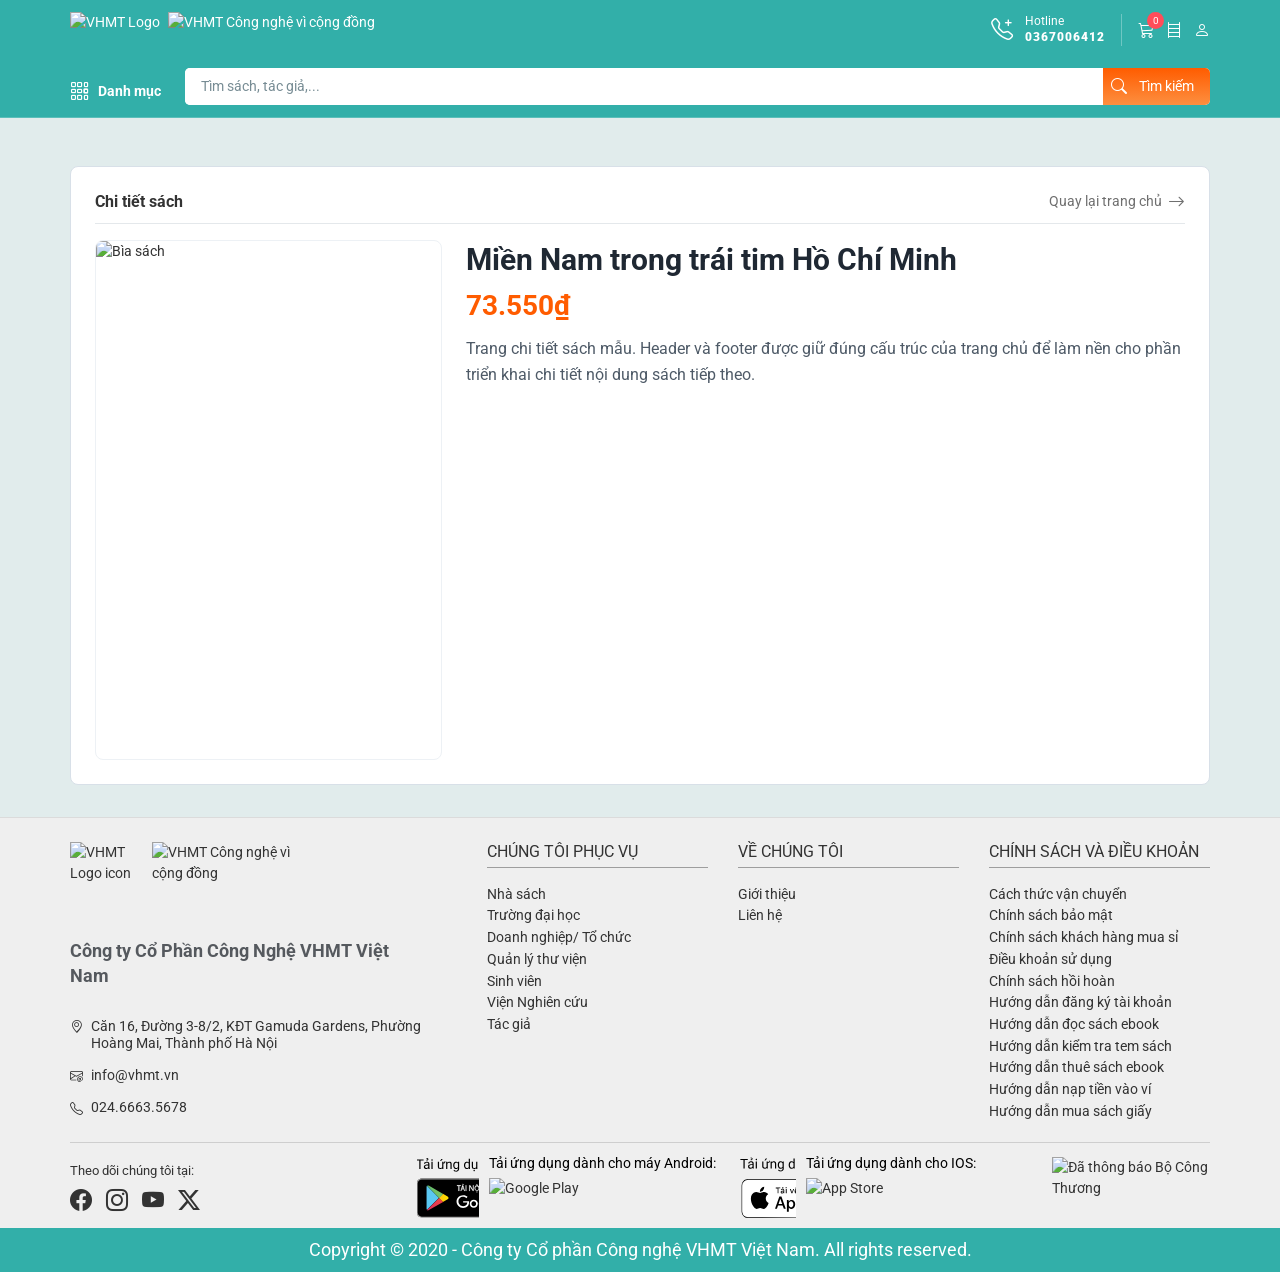
==== book-detail.html @ 622abc48 "Initial commit: build VHMT AI BookMan homepage and detail page" ====
﻿<!doctype html>
<html lang="vi">
<head>
  <meta charset="utf-8">
  <meta name="viewport" content="width=device-width, initial-scale=1">
  <title>VHMT AI BookMan - Chi tiết sách</title>
  <link href="https://cdn.jsdelivr.net/npm/bootstrap@5.3.3/dist/css/bootstrap.min.css" rel="stylesheet" integrity="sha384-QWTKZyjpPEjISv5WaRU9OFeRpok6YctnYmDr5pNlyT2bRjXh0JMhjY6hW+ALEwIH" crossorigin="anonymous">
  <link href="https://cdn.jsdelivr.net/npm/bootstrap-icons@1.13.1/font/bootstrap-icons.min.css" rel="stylesheet">
  <link rel="preconnect" href="https://fonts.googleapis.com">
  <link rel="preconnect" href="https://fonts.gstatic.com" crossorigin>
  <link href="https://fonts.googleapis.com/css2?family=Roboto:wght@400;500;700;800&display=swap" rel="stylesheet">
  <link rel="stylesheet" href="assets/css/styles.css">
  <style>
    .detail-section {
      margin-top: 24px;
      margin-bottom: 24px;
      background: #fff;
      border: 1px solid #d8e0e8;
      border-radius: 8px;
      padding: 24px;
    }

    .detail-cover {
      border-radius: 8px;
      overflow: hidden;
      border: 1px solid #edf1f5;
      background: #fff;
    }

    .detail-cover img {
      width: 100%;
      display: block;
      aspect-ratio: 2 / 3;
      object-fit: cover;
    }

    .detail-meta h1 {
      margin: 0 0 10px;
      font-size: 30px;
      line-height: 1.3;
      font-weight: 700;
      color: #1f2833;
    }

    .detail-price {
      margin: 0 0 14px;
      font-size: 28px;
      line-height: 1.2;
      color: #ff5c00;
      font-weight: 700;
    }

    .detail-desc {
      margin: 0;
      color: #4e5a67;
      font-size: 16px;
      line-height: 1.6;
    }
  </style>
</head>
<body>
  <header class="header">
    <div class="container header-row">
      <div class="header-brand">
        <a class="brand brand-vhmt" href="index.html">
          <img class="brand-vhmt-icon" src="https://www.figma.com/api/mcp/asset/db94e6de-10dc-45c4-9d77-4c1a2d335af3" alt="VHMT Logo">
          <img class="brand-vhmt-text" src="https://www.figma.com/api/mcp/asset/ebeb3ba9-d360-4e25-9cf8-3f5e150656dd" alt="VHMT Công nghệ vì cộng đồng">
        </a>
      </div>
      <div class="header-search-group">
        <div class="dropdown category-dropdown-wrap">
          <button id="category-toggle" class="category-toggle dropdown-toggle" type="button" data-bs-toggle="dropdown" aria-expanded="false">
            <i class="bi bi-grid-3x3-gap"></i>
            <span>Danh mục</span>
          </button>
          <ul id="category-dropdown-list" class="dropdown-menu category-dropdown-menu"></ul>
        </div>
        <div class="search-wrap">
          <input type="text" placeholder="Tìm sách, tác giả,...">
          <button type="button"><i class="bi bi-search"></i> <span>Tìm kiếm</span></button>
        </div>
      </div>
      <div class="header-actions">
        <a class="hotline-box" href="tel:0367006412">
          <span class="hotline-icon"><i class="bi bi-telephone-plus"></i></span>
          <span class="hotline-text">
            <small>Hotline</small>
            <strong>0367006412</strong>
          </span>
        </a>
        <div class="header-icons">
          <a class="icon-btn cart" href="https://sachquocgia.vn/checkout/cart" target="_blank" rel="noreferrer" aria-label="Giỏ hàng">
            <i class="bi bi-cart3"></i>
            <em>0</em>
          </a>
          <a class="icon-btn bookshelf" href="https://sachquocgia.vn/customer/purchased-book" target="_blank" rel="noreferrer" aria-label="Tủ sách"><i class="bi bi-bookshelf"></i></a>
          <a class="icon-btn account" href="https://sachquocgia.vn/customer/login" target="_blank" rel="noreferrer" aria-label="Tài khoản"><i class="bi bi-person"></i></a>
        </div>
      </div>
    </div>
  </header>

  <main class="page">
    <section class="container detail-section">
      <div class="section-heading">
        <h3>Chi tiết sách</h3>
        <a href="index.html">Quay lại trang chủ <i class="bi bi-arrow-right" aria-hidden="true"></i></a>
      </div>
      <div class="row g-4 align-items-start pt-3">
        <div class="col-lg-4 col-md-5">
          <div class="detail-cover">
            <img src="https://images.sachquocgia.vn/Thumbs/2025/10/30/image-20251030172913646.jpg" alt="Bìa sách">
          </div>
        </div>
        <div class="col-lg-8 col-md-7 detail-meta">
          <h1>Miền Nam trong trái tim Hồ Chí Minh</h1>
          <p class="detail-price">73.550₫</p>
          <p class="detail-desc">Trang chi tiết sách mẫu. Header và footer được giữ đúng cấu trúc của trang chủ để làm nền cho phần triển khai chi tiết nội dung sách tiếp theo.</p>
        </div>
      </div>
    </section>
  </main>

  <footer class="footer">
    <div class="container footer-main">
      <div class="footer-left">
        <img class="footer-brand lazy-image" data-src="https://www.figma.com/api/mcp/asset/db94e6de-10dc-45c4-9d77-4c1a2d335af3" src="[data-uri]" alt="VHMT Logo icon" loading="lazy" decoding="async">
        <img class="footer-brand-text lazy-image" data-src="https://www.figma.com/api/mcp/asset/ebeb3ba9-d360-4e25-9cf8-3f5e150656dd" src="[data-uri]" alt="VHMT Công nghệ vì cộng đồng" loading="lazy" decoding="async">
        <h4 class="footer-company">Công ty Cổ Phần Công Nghệ VHMT Việt Nam</h4>
        <ul class="footer-contact">
          <li><i class="bi bi-geo-alt"></i> Căn 16, Đường 3-8/2, KĐT Gamuda Gardens, Phường Hoàng Mai, Thành phố Hà Nội</li>
          <li><i class="bi bi-envelope-at"></i> info@vhmt.vn</li>
          <li><i class="bi bi-telephone"></i> 024.6663.5678</li>
        </ul>
      </div>
      <div class="footer-links">
        <div class="footer-col">
          <h4>Chúng tôi phục vụ</h4>
          <ul>
            <li><a href="#">Nhà sách</a></li>
            <li><a href="#">Trường đại học</a></li>
            <li><a href="#">Doanh nghiệp/ Tổ chức</a></li>
            <li><a href="#">Quản lý thư viện</a></li>
            <li><a href="#">Sinh viên</a></li>
            <li><a href="#">Viện Nghiên cứu</a></li>
            <li><a href="#">Tác giả</a></li>
          </ul>
        </div>
        <div class="footer-col">
          <h4>Về chúng tôi</h4>
          <ul>
            <li><a href="#">Giới thiệu</a></li>
            <li><a href="#">Liên hệ</a></li>
          </ul>
        </div>
        <div class="footer-col">
          <h4>Chính sách và điều khoản</h4>
          <ul>
            <li><a href="#">Cách thức vận chuyển</a></li>
            <li><a href="#">Chính sách bảo mật</a></li>
            <li><a href="#">Chính sách khách hàng mua sỉ</a></li>
            <li><a href="#">Điều khoản sử dụng</a></li>
            <li><a href="#">Chính sách hồi hoàn</a></li>
            <li><a href="#">Hướng dẫn đăng ký tài khoản</a></li>
            <li><a href="#">Hướng dẫn đọc sách ebook</a></li>
            <li><a href="#">Hướng dẫn kiểm tra tem sách</a></li>
            <li><a href="#">Hướng dẫn thuê sách ebook</a></li>
            <li><a href="#">Hướng dẫn nạp tiền vào ví</a></li>
            <li><a href="#">Hướng dẫn mua sách giấy</a></li>
          </ul>
        </div>
      </div>
    </div>
    <div class="container footer-bottom">
      <div class="footer-social">
        <p>Theo dõi chúng tôi tại:</p>
        <div class="footer-social-icons">
          <a href="#" aria-label="Facebook"><i class="bi bi-facebook"></i></a>
          <a href="#" aria-label="Instagram"><i class="bi bi-instagram"></i></a>
          <a href="#" aria-label="YouTube"><i class="bi bi-youtube"></i></a>
          <a href="#" aria-label="Twitter"><i class="bi bi-twitter-x"></i></a>
        </div>
      </div>
      <div class="footer-apps">
        <div class="footer-app-item">
          <img src="assets/img/QR%20Android.svg" alt="QR Android" loading="lazy" decoding="async">
          <div>
            <p>Tải ứng dụng dành cho máy Android:</p>
            <img class="lazy-image" data-src="https://www.figma.com/api/mcp/asset/fc0b6402-151a-4556-a54c-352652f4015a" src="[data-uri]" alt="Google Play" loading="lazy" decoding="async">
          </div>
        </div>
        <div class="footer-app-item">
          <img src="assets/img/QR%20iOS.svg" alt="QR iOS" loading="lazy" decoding="async">
          <div>
            <p>Tải ứng dụng dành cho IOS:</p>
            <img class="lazy-image" data-src="https://www.figma.com/api/mcp/asset/9917fa9d-6a78-4187-80c8-9d8a295ddad5" src="[data-uri]" alt="App Store" loading="lazy" decoding="async">
          </div>
        </div>
      </div>
      <img class="footer-bocongthuong lazy-image" data-src="https://www.figma.com/api/mcp/asset/e33ee58b-f7a0-4d8c-be73-2a2ba00e3689" src="[data-uri]" alt="Đã thông báo Bộ Công Thương" loading="lazy" decoding="async">
    </div>
    <div class="copyright">Copyright © 2020 - Công ty Cổ phần Công nghệ VHMT Việt Nam. All rights reserved.</div>
  </footer>

  <script>
    const site = "https://sachquocgia.vn";
    const lazyPlaceholder = "[data-uri]";

    const categories = [
      { title: "Tủ sách Nhân vật", href: "/nhan-vat-c189", icon: "bi-journal-bookmark" },
      { title: "Tủ sách Lý luận chính trị", href: "/sach-ly-luan-chinh-tri-c191", icon: "bi-globe2" },
      { title: "Tủ sách Luật", href: "/tu-sach-luat-c202", icon: "bi-bookmark-star" },
      { title: "Tủ sách Giáo trình - Tài liệu", href: "/giao-trinh-va-tai-lieu-hoc-tap-c203", icon: "bi-building" },
      { title: "Tủ sách Ban chỉ đạo 35", href: "/tu-sach-35-c199", icon: "bi-file-earmark-text" },
      { title: "Tủ sách Chi Bộ", href: "/tu-sach-chi-bo-c193", icon: "bi-collection" }
    ];

    function resolveItemHref(href) {
      return /^https?:\/\//i.test(href) ? href : `${site}${href}`;
    }

    function renderCategoryDropdown() {
      const wrap = document.getElementById("category-dropdown-list");
      const items = categories.map((item) => `
        <li>
          <a class="dropdown-item category-dropdown-item" href="${resolveItemHref(item.href)}" target="_blank" rel="noreferrer">
            <span class="category-item-icon" aria-hidden="true"><i class="bi ${item.icon || "bi-journal-bookmark"}"></i></span>
            <span class="category-item-label">${item.title}</span>
            <i class="bi bi-chevron-right category-item-arrow" aria-hidden="true"></i>
          </a>
        </li>
      `).join("");

      wrap.innerHTML = `<li class="category-dropdown-heading">
          <span>Danh mục sách</span>
          <i class="bi bi-list"></i>
        </li>
        ${items}
        <li><hr class="dropdown-divider m-0"></li>
        <li>
          <a class="dropdown-item category-dropdown-all" href="https://sachquocgia.vn/tat-ca-danh-muc" target="_blank" rel="noreferrer">
            <i class="bi bi-list"></i>
            <span>Xem tất cả danh mục</span>
          </a>
        </li>`;
    }

    function initCategoryDropdownInteraction() {
      const wrap = document.querySelector(".category-dropdown-wrap");
      const toggle = document.getElementById("category-toggle");
      const menu = document.getElementById("category-dropdown-list");
      if (!wrap || !toggle || !menu) return;
      if (!window.bootstrap) {
        window.addEventListener("load", initCategoryDropdownInteraction, { once: true });
        return;
      }

      const overlay = document.createElement("div");
      overlay.className = "category-menu-overlay";
      document.body.appendChild(overlay);

      const dropdown = bootstrap.Dropdown.getOrCreateInstance(toggle, { autoClose: true });
      let hideTimer;

      const showMenu = () => {
        clearTimeout(hideTimer);
        dropdown.show();
      };

      const hideMenu = (delay = 110) => {
        clearTimeout(hideTimer);
        hideTimer = setTimeout(() => dropdown.hide(), delay);
      };

      const hideNow = () => {
        clearTimeout(hideTimer);
        dropdown.hide();
      };

      if (window.matchMedia("(hover: hover)").matches) {
        wrap.addEventListener("mouseenter", showMenu);
        wrap.addEventListener("mouseleave", () => hideMenu(120));
        menu.addEventListener("mouseenter", () => clearTimeout(hideTimer));
        menu.addEventListener("mouseleave", () => hideMenu(80));
      }

      toggle.addEventListener("show.bs.dropdown", () => {
        overlay.classList.add("active");
        document.body.classList.add("category-overlay-open");
      });

      toggle.addEventListener("hide.bs.dropdown", () => {
        overlay.classList.remove("active");
        document.body.classList.remove("category-overlay-open");
      });

      toggle.addEventListener("focus", showMenu);
      overlay.addEventListener("click", hideNow);
      overlay.addEventListener("mouseenter", hideNow);
      document.addEventListener("keydown", (event) => {
        if (event.key === "Escape") hideNow();
      });
    }

    function initLazyLoad() {
      const targets = document.querySelectorAll("img[data-src]");
      if (!("IntersectionObserver" in window)) {
        targets.forEach((img) => {
          img.src = img.dataset.src;
          img.removeAttribute("data-src");
        });
        return;
      }

      const observer = new IntersectionObserver((entries, obs) => {
        entries.forEach((entry) => {
          if (!entry.isIntersecting) return;
          const img = entry.target;
          const src = img.getAttribute("data-src");
          if (src) img.src = src;
          img.removeAttribute("data-src");
          obs.unobserve(img);
        });
      }, { rootMargin: "160px 0px" });

      targets.forEach((img) => observer.observe(img));
    }

    renderCategoryDropdown();
    initCategoryDropdownInteraction();
    initLazyLoad();
  </script>
  <script src="https://cdn.jsdelivr.net/npm/bootstrap@5.3.3/dist/js/bootstrap.bundle.min.js" integrity="sha384-YvpcrYf0tY3lHB60NNkmXc5s9fDVZLESaAA55NDzOxhy9GkcIdslK1eN7N6jIeHz" crossorigin="anonymous"></script>
</body>
</html>
---- assets/css/styles.css ----
:root {
  /* Color primitives */
  --green-50: #eef7ee;
  --green-100: #d4e9d3;
  --green-500: #32afa9;
  --green-600: #2a9792;
  --orange-400: #fd8f40;
  --orange-500: #ff5c00;
  --orange-600: #ea5500;
  --neutral-0: #ffffff;
  --neutral-100: #f8f8f8;
  --neutral-200: #e9e9e9;
  --neutral-300: #e0e0e0;
  --neutral-400: #c1c0c8;
  --neutral-500: #91909a;
  --neutral-600: #778c94;
  --neutral-700: #6f6f6f;
  --neutral-800: #333333;
  --neutral-900: #343a40;
  --danger-500: #dc3545;
  --danger-600: #ff4d5a;

  /* Semantic colors */
  --color-brand-primary: var(--green-500);
  --color-brand-primary-hover: var(--green-600);
  --color-brand-accent: var(--orange-500);
  --color-brand-accent-soft: var(--orange-400);
  --color-page-bg: #e1ecec;
  --color-surface: var(--neutral-0);
  --color-surface-subtle: var(--neutral-100);
  --color-border: var(--neutral-200);
  --color-border-strong: var(--neutral-300);
  --color-text-primary: var(--neutral-800);
  --color-text-secondary: var(--neutral-700);
  --color-text-muted: var(--neutral-600);
  --color-text-inverse: var(--neutral-0);
  --color-danger: var(--danger-500);
  --gradient-brand: linear-gradient(180deg, var(--color-brand-accent), var(--color-brand-accent-soft));

  /* Typography tokens */
  --font-family-base: "Roboto", sans-serif;
  --font-family-heading: "Roboto", sans-serif;
  --font-weight-regular: 400;
  --font-weight-medium: 500;
  --font-weight-bold: 700;
  --font-weight-black: 900;
  --font-size-2xs: 11px;
  --font-size-xs: 12px;
  --font-size-sm: 13px;
  --font-size-md: 14px;
  --font-size-lg: 16px;
  --font-size-xl: 18px;
  --font-size-2xl: 20px;
  --font-size-3xl: 24px;
  --line-height-tight: 1.2;
  --line-height-snug: 1.35;
  --line-height-normal: 1.5;
  --line-height-relaxed: 1.6;
  --letter-spacing-normal: 0;
  --letter-spacing-wide: 0.08em;

  /* Legacy aliases */
  --primary: var(--color-brand-primary);
  --brand: var(--color-brand-accent);
  --text: var(--color-text-primary);
  --muted: var(--color-text-secondary);
  --line: var(--color-border);
  --page-bg: var(--color-page-bg);
  --card-bg: var(--color-surface-subtle);
}

* {
  box-sizing: border-box;
}

body {
  margin: 0;
  font-family: var(--font-family-base);
  font-size: var(--font-size-md);
  line-height: var(--line-height-normal);
  color: var(--color-text-primary);
  background: var(--color-page-bg);
}

a {
  color: inherit;
  text-decoration: none;
}

img {
  display: block;
  width: 100%;
  height: auto;
}

.container {
  width: min(1232px, calc(100% - 32px));
  margin: 0 auto;
}

.typo-caption-xs {
  font-size: var(--font-size-2xs);
  line-height: 1.4;
  font-weight: var(--font-weight-regular);
}

.typo-caption-sm {
  font-size: var(--font-size-xs);
  line-height: var(--line-height-snug);
  font-weight: var(--font-weight-regular);
}

.typo-body-sm {
  font-size: var(--font-size-sm);
  line-height: var(--line-height-relaxed);
  font-weight: var(--font-weight-regular);
}

.typo-body-md {
  font-size: var(--font-size-md);
  line-height: var(--line-height-normal);
  font-weight: var(--font-weight-regular);
}

.typo-body-lg {
  font-size: var(--font-size-lg);
  line-height: var(--line-height-normal);
  font-weight: var(--font-weight-medium);
}

.typo-title-sm {
  font-family: var(--font-family-heading);
  font-size: var(--font-size-md);
  line-height: var(--line-height-snug);
  font-weight: var(--font-weight-medium);
}

.typo-title-md {
  font-family: var(--font-family-heading);
  font-size: var(--font-size-lg);
  line-height: var(--line-height-snug);
  font-weight: var(--font-weight-bold);
}

.typo-title-lg {
  font-family: var(--font-family-heading);
  font-size: var(--font-size-xl);
  line-height: var(--line-height-snug);
  font-weight: var(--font-weight-bold);
}

.typo-heading-sm {
  font-family: var(--font-family-heading);
  font-size: var(--font-size-xl);
  line-height: var(--line-height-tight);
  font-weight: var(--font-weight-bold);
}

.typo-heading-md {
  font-family: var(--font-family-heading);
  font-size: var(--font-size-2xl);
  line-height: var(--line-height-tight);
  font-weight: var(--font-weight-bold);
}

.typo-heading-lg {
  font-family: var(--font-family-heading);
  font-size: var(--font-size-3xl);
  line-height: var(--line-height-tight);
  font-weight: var(--font-weight-bold);
}

.fw-regular { font-weight: var(--font-weight-regular); }
.fw-medium { font-weight: var(--font-weight-medium); }
.fw-bold { font-weight: var(--font-weight-bold); }
.fw-black { font-weight: var(--font-weight-black); }

.header {
  background: var(--color-brand-primary);
  color: var(--color-text-inverse);
  border-bottom: 1px solid rgba(255, 255, 255, 0.2);
  position: relative;
  z-index: 50;
}

.header-row {
  min-height: 61px;
  display: grid;
  grid-template-columns: auto minmax(0, 1fr) auto;
  gap: 20px;
  align-items: center;
  padding: 12px 0;
}

.header-brand {
  display: flex;
  align-items: center;
  min-width: 244px;
}

.brand {
  display: inline-flex;
  align-items: center;
  max-width: 260px;
}

.brand-vhmt {
  max-width: none;
  gap: 8px;
}

.brand-vhmt-icon {
  width: auto;
  height: 34px;
}

.brand-vhmt-text {
  width: auto;
  height: 30px;
}

.brand img {
  height: 36px;
  width: auto;
}

.header-search-group {
  display: flex;
  align-items: flex-end;
  gap: 24px;
  min-width: 0;
}

.category-toggle {
  display: inline-flex;
  align-items: center;
  gap: 8px;
  border: 0;
  border-radius: 4px;
  padding: 4px 0;
  background: transparent;
  color: var(--color-text-inverse);
  font-size: var(--font-size-md);
  font-weight: var(--font-weight-bold);
  line-height: 20px;
  cursor: pointer;
}

.category-toggle i {
  font-size: 20px;
  line-height: 1;
}

.category-toggle span {
  white-space: nowrap;
}

.category-toggle::after {
  display: none;
}

.category-toggle[aria-expanded="true"] {
  color: rgba(255, 255, 255, 0.82);
}

.category-dropdown-wrap {
  position: relative;
  z-index: 60;
}

.category-dropdown-wrap .dropdown-menu.category-dropdown-menu {
  position: absolute;
  left: 0;
  top: calc(100% + 12px);
  width: min(294px, calc(100vw - 24px));
  background: #ececec;
  border-radius: 8px;
  box-shadow: 0 10px 26px rgba(0, 0, 0, 0.2);
  overflow: hidden;
  border: 0;
  padding: 0;
  margin: 0;
  z-index: 62;
}

.category-dropdown-heading {
  display: none;
  align-items: center;
  justify-content: space-between;
  gap: 10px;
  padding: 12px 16px;
  font-size: var(--font-size-xl);
  line-height: 1.3;
  font-weight: var(--font-weight-bold);
  color: #2f2f2f;
  border-bottom: 1px solid #d5d5d5;
}

.category-dropdown-heading i {
  font-size: 18px;
  color: #6f6f6f;
}

.category-dropdown-item {
  display: grid;
  grid-template-columns: 20px minmax(0, 1fr) 16px;
  align-items: center;
  gap: 12px;
  padding: 12px 16px;
  color: var(--color-text-primary);
  font-size: 14px;
  font-weight: var(--font-weight-regular);
  line-height: 1.3;
  border-bottom: 1px solid #ddd;
  white-space: normal;
}

.category-dropdown-item .category-item-icon {
  width: 20px;
  height: 20px;
  flex: 0 0 20px;
  display: inline-flex;
  align-items: center;
  justify-content: center;
  color: #5f6368;
}

.category-item-icon i {
  font-size: 20px;
  line-height: 1;
}

.category-item-label {
  min-width: 0;
}

.category-item-arrow {
  justify-self: end;
  font-size: 16px;
  color: #868686;
}

.category-dropdown-item:hover,
.category-dropdown-item:focus-visible {
  color: var(--primary);
  background: #f4f8f3;
}

.category-dropdown-item:hover .category-item-icon,
.category-dropdown-item:focus-visible .category-item-icon,
.category-dropdown-item:hover .category-item-arrow,
.category-dropdown-item:focus-visible .category-item-arrow {
  color: var(--primary);
}

.category-dropdown-all {
  display: flex;
  justify-content: center;
  align-items: center;
  gap: 10px;
  color: var(--brand);
  font-size: 14px;
  font-weight: var(--font-weight-bold);
  padding: 14px 12px;
}

.category-menu-overlay {
  position: fixed;
  inset: 0;
  background: rgba(28, 36, 44, 0.34);
  opacity: 0;
  visibility: hidden;
  pointer-events: none;
  transition: opacity 0.2s ease, visibility 0.2s ease;
  z-index: 45;
}

.category-menu-overlay.active {
  opacity: 1;
  visibility: visible;
  pointer-events: auto;
}

body.category-overlay-open {
  overflow: hidden;
}

.search-wrap {
  display: flex;
  flex: 1;
  min-width: 0;
  max-width: 472px;
  background: var(--color-surface);
  border-radius: 5px;
  overflow: hidden;
  height: 37px;
}

.search-wrap input {
  border: 0;
  outline: 0;
  min-width: 0;
  flex: 1;
  padding: 8px 16px;
  font-size: var(--font-size-md);
  line-height: 21px;
  color: var(--color-text-muted);
}

.search-wrap input::placeholder {
  color: var(--color-text-muted);
}

.search-wrap button {
  border: 0;
  background: var(--gradient-brand);
  color: var(--color-text-inverse);
  font-weight: var(--font-weight-regular);
  padding: 8px 16px 8px 8px;
  cursor: pointer;
  font-size: var(--font-size-md);
  line-height: 21px;
  display: inline-flex;
  align-items: center;
  gap: 12px;
  white-space: nowrap;
}

.search-wrap button i {
  font-size: 16px;
  line-height: 1;
}

.header-actions {
  display: flex;
  align-items: center;
  gap: 16px;
  justify-self: end;
  justify-content: flex-end;
}

.hotline-box {
  display: flex;
  align-items: center;
  gap: 9px;
  color: var(--color-text-inverse);
  padding-right: 16px;
  border-right: 1px solid rgba(255, 255, 255, 0.3);
}

.hotline-icon {
  width: 28px;
  height: 28px;
  display: grid;
  place-items: center;
  font-size: 22px;
  line-height: 1;
}

.hotline-text {
  display: flex;
  flex-direction: column;
  line-height: 1.3;
}

.hotline-text small {
  font-size: var(--font-size-xs);
  font-weight: var(--font-weight-regular);
}

.hotline-text strong {
  font-size: var(--font-size-xs);
  font-weight: var(--font-weight-black);
  letter-spacing: var(--letter-spacing-wide);
}

.header-icons {
  display: flex;
  align-items: center;
  gap: 12px;
}

.icon-btn {
  position: relative;
  width: 16px;
  height: 16px;
  display: inline-flex;
  align-items: center;
  justify-content: center;
  color: var(--color-text-inverse);
  font-size: 16px;
}

.icon-btn i {
  line-height: 1;
}

.icon-btn:hover {
  color: rgba(255, 255, 255, 0.78);
}

.icon-btn.cart em {
  position: absolute;
  top: -10px;
  right: -10px;
  min-width: 17px;
  height: 17px;
  border-radius: 999px;
  background: var(--danger-600);
  color: var(--color-text-inverse);
  font-style: normal;
  font-size: 10px;
  display: grid;
  place-items: center;
}

.page {
  padding: 24px 0 0;
}

.hero {
  display: grid;
  grid-template-columns: minmax(0, 8fr) minmax(0, 4fr);
  gap: 16px;
  align-items: start;
  min-height: 311px;
}

.container.hero {
  padding-left: 0;
  padding-right: 0;
}

.hero-main {
  height: 311px;
}

.hero-slider {
  position: relative;
  height: 100%;
  border-radius: 8px;
  border: 1px solid #cddfc9;
  overflow: hidden;
}

.hero-slides {
  position: relative;
  height: 100%;
}

.hero-slide {
  position: absolute;
  inset: 0;
  opacity: 0;
  transition: opacity 0.45s ease;
}

.hero-slide.active {
  opacity: 1;
  z-index: 1;
}

.hero-slide img {
  width: 100%;
  height: 100%;
  object-fit: cover;
}

.hero-nav {
  position: absolute;
  top: 50%;
  transform: translateY(-50%);
  width: 38px;
  height: 38px;
  border: 0;
  border-radius: 999px;
  background: rgba(0, 0, 0, 0.18);
  color: #fff;
  font-size: 30px;
  line-height: 1;
  cursor: pointer;
  z-index: 3;
}

.hero-nav-prev { left: 16px; }
.hero-nav-next { right: 16px; }

.hero-dots {
  position: absolute;
  left: 50%;
  bottom: 14px;
  transform: translateX(-50%);
  display: flex;
  gap: 8px;
  z-index: 3;
}

.hero-dot {
  width: 10px;
  height: 10px;
  border-radius: 999px;
  border: 0;
  background: rgba(255, 255, 255, 0.45);
  cursor: pointer;
}

.hero-dot.active {
  background: #fff;
}

.hero-side {
  display: grid;
  gap: 16px;
  grid-template-rows: 36px 1fr;
  height: 311px;
}

.app-buttons {
  display: grid;
  grid-template-columns: 1fr 1fr;
  gap: 16px;
  height: 36px;
}

.app-buttons a {
  border-radius: 5px;
  background: var(--gradient-brand);
  color: var(--color-text-inverse);
  font-size: var(--font-size-md);
  font-weight: var(--font-weight-bold);
  text-align: center;
  line-height: 36px;
  display: flex;
  align-items: center;
  justify-content: center;
  gap: 6px;
}

.hero-side img {
  border-radius: 8px;
  border: 1px solid #cddfc9;
  height: 100%;
  aspect-ratio: auto;
  object-fit: cover;
}

.shelf-section {
  margin-top: 24px;
  background: var(--primary);
  border: 1px solid var(--line);
  border-radius: 8px;
  padding: 16px 24px 24px;
  position: relative;
  overflow: hidden;
}

.shelf-section::before {
  content: "";
  position: absolute;
  inset: 0;
  background:
    radial-gradient(circle at 10% 20%, rgba(255, 255, 255, 0.14) 0, transparent 40%),
    radial-gradient(circle at 80% 90%, rgba(255, 255, 255, 0.1) 0, transparent 40%);
  pointer-events: none;
}

.section-heading {
  display: flex;
  align-items: center;
  justify-content: space-between;
  gap: 12px;
  padding-bottom: 10px;
  border-bottom: 1px solid #e4e8eb;
}

.section-heading h2,
.section-heading h3 {
  margin: 0;
  font-size: var(--font-size-lg);
  line-height: var(--line-height-snug);
  font-weight: var(--font-weight-bold);
}

.section-heading h3 {
  font-size: var(--font-size-lg);
}

.section-heading a {
  display: inline-flex;
  align-items: center;
  gap: 6px;
  font-size: var(--font-size-md);
  color: var(--muted);
  transition: color 0.2s ease;
}

.section-heading a i {
  font-size: 17px;
  line-height: 1;
}

.section-heading a:hover,
.section-heading a:focus-visible {
  color: var(--primary);
}

.section-heading-white {
  position: relative;
  z-index: 1;
  border-bottom-color: rgba(255, 255, 255, 0.15);
}

.section-heading-white h2 {
  color: var(--color-text-inverse);
  font-size: 16px;
  text-transform: uppercase;
}

.shelf-heading-actions {
  display: inline-flex;
  align-items: center;
  gap: 12px;
}

.shelf-heading-nav {
  width: 32px;
  height: 32px;
  border: 0;
  border-radius: 999px;
  background: rgba(255, 255, 255, 0.24);
  color: rgba(255, 255, 255, 0.95);
  display: inline-flex;
  align-items: center;
  justify-content: center;
  cursor: pointer;
  transition: background 0.2s ease, color 0.2s ease;
}

.shelf-heading-nav i {
  font-size: 16px;
  line-height: 1;
}

.shelf-heading-nav:hover {
  background: rgba(255, 255, 255, 0.34);
  color: #fff;
}

.shelf-carousel-viewport {
  position: relative;
  z-index: 1;
  margin-top: 18px;
  overflow: hidden;
}

.shelf-carousel-track {
  display: flex;
  gap: 24px;
  transition: transform 0.35s ease;
}

.shelf-book {
  flex: 0 0 calc((100% - 120px) / 6);
  min-width: 0;
  border-radius: 8px;
  outline: 0;
}

.shelf-card {
  background: #fff;
  border-radius: 8px;
  padding: 12px;
  display: flex;
  flex-direction: column;
  gap: 12px;
  transition: transform 0.25s ease, box-shadow 0.25s ease;
}

.shelf-card-thumb {
  border-radius: 10px;
  overflow: hidden;
}

.shelf-card-thumb img {
  aspect-ratio: 180 / 180;
  object-fit: cover;
  transition: transform 0.25s ease;
}

.shelf-card h4 {
  margin: 0;
  color: var(--color-text-primary);
  font-size: 15px;
  line-height: 1.35;
  font-weight: var(--font-weight-regular);
  text-align: center;
  min-height: 40px;
  display: -webkit-box;
  -webkit-line-clamp: 2;
  -webkit-box-orient: vertical;
  overflow: hidden;
  transition: color 0.25s ease;
}

.shelf-book:hover .shelf-card,
.shelf-book:focus-visible .shelf-card {
  transform: translateY(-4px);
  box-shadow: 0 12px 24px rgba(0, 0, 0, 0.16);
}

.shelf-book:hover .shelf-card-thumb img,
.shelf-book:focus-visible .shelf-card-thumb img {
  transform: scale(1.04);
}

.shelf-book:hover .shelf-card h4,
.shelf-book:focus-visible .shelf-card h4 {
  color: var(--primary);
}

.featured-section {
  margin-top: 24px;
  background: #fff;
  border: 1px solid var(--line);
  border-radius: 8px;
  padding: 16px 24px 24px;
}

.featured-carousel {
  margin-top: 16px;
  position: relative;
}

.featured-carousel button {
  position: absolute;
  top: 34%;
  transform: translateY(-50%);
  border: 1px solid #d8dde2;
  width: 44px;
  height: 44px;
  border-radius: 999px;
  background: rgba(255, 255, 255, 0.92);
  color: #6f7e88;
  font-size: 0;
  line-height: 0;
  box-shadow: 0 4px 10px rgba(26, 34, 47, 0.12);
  cursor: pointer;
  z-index: 2;
  display: inline-flex;
  align-items: center;
  justify-content: center;
  transition: color 0.2s ease, background 0.2s ease, border-color 0.2s ease, box-shadow 0.2s ease, transform 0.2s ease;
}

.featured-carousel button i {
  font-size: 22px;
  line-height: 1;
}

#featured-prev,
#good-books-prev {
  left: -10px;
}

#featured-next,
#good-books-next {
  right: -10px;
}

.featured-carousel button:hover {
  color: var(--primary);
  border-color: rgba(50, 175, 169, 0.35);
  background: #fff;
  box-shadow: 0 8px 16px rgba(26, 34, 47, 0.18);
  transform: translateY(-50%) scale(1.04);
}

.featured-carousel button:active {
  transform: translateY(-50%) scale(0.95);
  box-shadow: 0 4px 9px rgba(26, 34, 47, 0.16);
}

.featured-carousel button:focus-visible {
  outline: 0;
  box-shadow: 0 0 0 3px rgba(50, 175, 169, 0.24);
}

.featured-carousel button:disabled {
  opacity: 0.35;
  cursor: not-allowed;
  box-shadow: none;
  transform: translateY(-50%);
}

.featured-carousel-viewport {
  width: 100%;
  overflow: hidden;
}

.featured-carousel-track {
  display: flex;
  gap: 24px;
  transition: transform 0.35s ease;
}

.featured-book {
  flex: 0 0 calc((100% - 120px) / 6);
  min-width: 0;
}

.featured-book-thumb {
  border-radius: 8px;
  overflow: hidden;
  background: #f6f6f6;
}

.featured-book-thumb img {
  aspect-ratio: 2 / 3;
  width: 100%;
  display: block;
  object-fit: cover;
}

.featured-book h4 {
  margin: 10px 0 0;
  font-size: var(--font-size-md);
  line-height: 1.35;
  color: var(--color-text-primary);
  min-height: 38px;
  text-align: center;
}

.featured-price {
  margin: 4px 0 0;
  font-size: 16px;
  line-height: 1.35;
  color: #ff5c00;
  font-weight: 700;
  text-align: center;
}

.content-layout {
  margin-top: 24px;
  display: grid;
  grid-template-columns: minmax(0, 960px) minmax(0, 248px);
  gap: 24px;
  align-items: start;
}

.container.content-layout {
  padding-left: 0;
  padding-right: 0;
}

.main-col,
.side-col {
  display: grid;
  gap: 24px;
}

.book-block {
  background: #fff;
  border: 1px solid var(--line);
  border-radius: 8px;
  padding: 0 24px 24px;
}

.block-gradient {
  background: linear-gradient(181deg, #d4edff 3.29%, #ece7fb 51.04%, #ffffff 95.91%);
}

.book-block .section-heading {
  padding-top: 14px;
}

.book-grid {
  margin-top: 16px;
  display: grid;
  gap: 16px;
}

.book-grid.five {
  grid-template-columns: repeat(5, minmax(0, 1fr));
}

.book-card {
  background: #fff;
  border: 1px solid #f3f3f3;
  border-radius: 6px;
  padding: 12px;
  min-height: 272px;
  display: flex;
  flex-direction: column;
  gap: 8px;
}

.book-card .thumb {
  border-radius: 5px;
  overflow: hidden;
  border: 1px solid #f0f0f0;
}

.book-card .thumb img {
  aspect-ratio: 2 / 3;
  width: 100%;
  display: block;
  object-fit: cover;
}

.book-card h4 {
  margin: 0;
  font-size: 15px;
  line-height: 1.35;
  min-height: 40px;
  text-align: center;
}

.price {
  margin: 0;
  font-size: 14px;
  color: #4e4e4e;
  text-align: center;
}

.price strong {
  color: var(--brand);
}

.book-card-vip .thumb img {
  aspect-ratio: 2 / 3;
  width: 100%;
  display: block;
  object-fit: cover;
}

.book-card-flat {
  border: 0;
  background: transparent;
  padding: 0;
  min-height: 0;
}

.book-card-flat .thumb {
  border: 0;
}

.mid-banner {
  border-radius: 8px;
  overflow: hidden;
  border: 1px solid var(--line);
}

.mid-banner img {
  aspect-ratio: 960 / 120;
  object-fit: cover;
}

.side-card {
  background: #fff;
  border: 1px solid var(--line);
  border-radius: 5px;
  padding: 12px 16px;
}

.side-title {
  margin: 0 0 10px;
  font-size: 16px;
  font-weight: 800;
  color: var(--primary);
  padding-bottom: 8px;
  border-bottom: 1px solid rgba(50, 175, 169, 0.3);
}

.partner-item {
  display: block;
  padding: 12px;
  border: 1px solid #e0e0e0;
  border-radius: 5px;
  margin-bottom: 10px;
  background: #fff;
}

.partner-item img {
  height: 44px;
  object-fit: contain;
}

.see-all {
  display: block;
  text-align: center;
  color: var(--primary);
  font-weight: 500;
  padding: 4px 0;
}

.rank-item {
  display: grid;
  grid-template-columns: auto 50px 1fr;
  gap: 8px;
  align-items: center;
  position: relative;
  background: var(--card-bg);
  border-radius: 5px;
  padding: 8px;
  margin-top: 12px;
  overflow: hidden;
}

.rank-no {
  font-size: 52px;
  line-height: 1;
  font-weight: 700;
  color: #cecece;
  width: 26px;
}

.rank-item img {
  width: 50px;
  height: 72px;
  object-fit: cover;
  border-radius: 4px;
}

.rank-content h5 {
  margin: 0 0 4px;
  font-size: 13px;
  line-height: 1.35;
  font-weight: 500;
  color: #333;
}

.featured-book h4,
.book-card h4,
.rank-content h5 {
  display: -webkit-box;
  -webkit-line-clamp: 2;
  -webkit-box-orient: vertical;
  overflow: hidden;
}

.rank-content p {
  margin: 0;
  font-size: 12px;
  color: #91909a;
}

.footer {
  margin-top: 32px;
  background: #efefef;
  border-top: 1px solid #dbdbdb;
}

.footer-main {
  padding: 24px 0 20px;
  display: grid;
  grid-template-columns: 355px minmax(0, 1fr);
  gap: 30px;
}

.footer-left {
  display: grid;
  grid-template-columns: 70px 1fr;
  grid-template-rows: auto auto;
  column-gap: 12px;
  row-gap: 14px;
}

.footer-brand {
  width: 70px;
  height: 66px;
  object-fit: contain;
}

.footer-brand-text {
  width: min(100%, 148px);
  height: 66px;
  object-fit: contain;
}

.footer-company {
  grid-column: 1 / -1;
  margin: 2px 0 0;
  color: #55595e;
  font-size: 18px;
  line-height: 1.35;
  font-weight: var(--font-weight-bold);
}

.footer-contact {
  grid-column: 1 / -1;
  margin: 0;
  padding: 0;
  list-style: none;
  display: grid;
  gap: 10px;
  color: var(--color-text-primary);
  font-size: var(--font-size-md);
  line-height: 1.2;
}

.footer-contact li {
  display: flex;
  align-items: flex-start;
  gap: 8px;
}

.footer-contact i {
  width: 13px;
  font-size: 13px;
  color: var(--color-text-primary);
  margin-top: 2px;
  flex: 0 0 13px;
}

.footer-links {
  display: grid;
  grid-template-columns: 221px 221px 221px;
  justify-content: end;
  gap: 30px;
}

.footer-col h4 {
  margin: 0;
  color: var(--color-text-primary);
  text-transform: uppercase;
  font-size: var(--font-size-lg);
  font-weight: var(--font-weight-regular);
  line-height: 1.2;
  padding-bottom: 6px;
  border-bottom: 1px solid #9e9e9e;
}

.footer-col ul {
  margin: 16px 0 0;
  padding: 0;
  list-style: none;
  color: var(--color-text-primary);
  font-size: var(--font-size-md);
  line-height: 1.55;
}

.footer-col ul a {
  color: var(--color-text-primary);
  transition: color 0.2s ease;
}

.footer-col ul a:hover {
  color: var(--primary);
}

.footer-bottom {
  border-top: 1px solid #cecece;
  padding: 12px 0 10px;
  display: grid;
  grid-template-columns: 270px minmax(0, 1fr) 158px;
  align-items: center;
  gap: 18px;
}

.footer-social p {
  margin: 0 0 8px;
  color: var(--color-text-primary);
  font-size: var(--font-size-sm);
}

.footer-social-icons {
  display: flex;
  gap: 14px;
}

.footer-social-icons a {
  color: var(--color-text-primary);
  font-size: 22px;
  line-height: 1;
}

.footer-apps {
  display: flex;
  justify-content: center;
  gap: 18px;
}

.footer-app-item {
  display: flex;
  align-items: center;
  gap: 10px;
}

.footer-app-item > img {
  width: 62px;
  height: 62px;
  object-fit: cover;
}

.footer-app-item p {
  margin: 0 0 6px;
  font-size: var(--font-size-md);
  line-height: 1.2;
  color: #000;
}

.footer-app-item div img {
  width: auto;
  height: 40px;
  object-fit: contain;
}

.footer-bocongthuong {
  width: 158px;
  height: 60px;
  object-fit: contain;
  justify-self: end;
}

.copyright {
  text-align: center;
  font-size: var(--font-size-xl);
  line-height: 1.3;
  color: var(--color-text-inverse);
  background: var(--primary);
  padding: 10px 12px;
}

.lazy-image {
  opacity: 0.5;
  filter: blur(6px);
  transition: opacity 0.3s ease, filter 0.3s ease;
}

img.lazy-image:not([data-src]) {
  opacity: 1;
  filter: none;
}

@media (max-width: 1300px) {
  .header-row {
    grid-template-columns: minmax(0, 1fr) auto;
    grid-template-areas:
      "brand actions"
      "search search";
  }

  .header-brand { grid-area: brand; }
  .header-actions { grid-area: actions; justify-content: flex-end; }
  .header-search-group {
    grid-area: search;
    width: 100%;
  }

  .search-wrap {
    max-width: 100%;
  }
}

@media (max-width: 1100px) {
  .shelf-book {
    flex-basis: calc((100% - 72px) / 4);
  }

  .content-layout {
    grid-template-columns: 1fr;
  }

  .featured-book {
    flex-basis: calc((100% - 96px) / 5);
  }

  .side-col {
    grid-template-columns: repeat(3, minmax(0, 1fr));
  }
}

@media (max-width: 900px) {
  .header-row {
    grid-template-columns: minmax(0, 1fr) auto;
    grid-template-areas:
      "brand actions"
      "search search";
    gap: 8px 10px;
    padding: 8px 0 0;
  }

  .header-brand {
    min-width: 0;
    grid-area: brand;
  }

  .header-actions {
    grid-area: actions;
    justify-content: flex-end;
    justify-self: end;
    gap: 10px;
  }

  .header-search-group {
    grid-area: search;
    gap: 8px;
    align-items: center;
    background: #fff;
    border-radius: 0;
    padding: 8px 0 10px;
  }

  .category-dropdown-wrap {
    order: 2;
  }

  .brand img {
    height: 32px;
  }

  .brand-vhmt-icon {
    height: 30px;
  }

  .brand-vhmt-text {
    height: 24px;
  }

  .hotline-box {
    display: none;
  }

  .header-icons {
    gap: 8px;
  }

  .icon-btn {
    width: 36px;
    height: 36px;
    border-radius: 999px;
    background: rgba(255, 255, 255, 0.92);
    color: #4a5964;
    font-size: 18px;
  }

  .icon-btn:hover {
    color: #4a5964;
    background: #fff;
  }

  .icon-btn.cart em {
    top: -5px;
    right: -2px;
  }

  .category-toggle {
    padding: 0 2px;
    background: transparent;
    border-radius: 0;
    color: #5f6368;
    line-height: 1;
  }

  .category-toggle i {
    font-size: 22px;
  }

  .category-toggle span {
    display: none;
  }

  .category-dropdown-wrap .dropdown-menu.category-dropdown-menu {
    position: fixed;
    top: 108px;
    left: auto;
    right: 0;
    width: min(420px, 82vw);
    max-height: calc(100vh - 108px);
    border-radius: 0;
    box-shadow: 0 18px 36px rgba(0, 0, 0, 0.24);
    overflow: auto;
  }

  .category-dropdown-heading {
    display: flex;
    position: sticky;
    top: 0;
    z-index: 1;
    background: #ececec;
  }

  .category-dropdown-item {
    padding: 14px 16px;
    font-size: 14px;
    line-height: 1.3;
    border-bottom: 1px dashed #cfcfcf;
  }

  .category-item-icon i {
    font-size: 18px;
  }

  .search-wrap {
    order: 1;
    flex: 1;
    max-width: none;
    height: 40px;
    border: 1px solid #d5d5d5;
    border-radius: 6px;
  }

  .search-wrap input,
  .search-wrap button {
    font-size: var(--font-size-md);
  }

  .search-wrap button {
    width: 44px;
    padding: 0;
    justify-content: center;
    gap: 0;
  }

  .search-wrap button span {
    display: none;
  }

  .hotline-text small {
    font-size: var(--font-size-xs);
  }

  .hotline-text strong {
    font-size: var(--font-size-xs);
    letter-spacing: 0.04em;
  }

  .hero {
    grid-template-columns: 1fr;
    min-height: unset;
  }

  .hero-side {
    display: none;
  }

  .hero-main {
    height: auto;
  }

  .hero-slider {
    height: auto;
  }

  .hero-slide img {
    aspect-ratio: 16 / 8;
    height: auto;
  }

  .section-heading h3 {
    font-size: 16px;
  }

  .section-heading-white h2 {
    font-size: 16px;
  }

  .shelf-heading-nav {
    width: 32px;
    height: 32px;
  }

  .shelf-heading-nav i {
    font-size: 16px;
  }

  .book-grid.five {
    grid-template-columns: repeat(2, minmax(0, 1fr));
  }

  .side-col {
    grid-template-columns: 1fr;
  }

  .featured-book {
    flex-basis: calc((100% - 48px) / 3);
  }

  .featured-carousel button {
    width: 38px;
    height: 38px;
  }

  .featured-carousel button i {
    font-size: 18px;
  }

  #featured-prev,
  #good-books-prev {
    left: -6px;
  }

  #featured-next,
  #good-books-next {
    right: -6px;
  }

  .shelf-book {
    flex-basis: calc((100% - 48px) / 3);
  }

  .footer-main {
    grid-template-columns: 1fr;
    gap: 24px;
  }

  .footer-links {
    grid-template-columns: repeat(2, minmax(0, 1fr));
    justify-content: start;
    gap: 20px;
  }

  .footer-bottom {
    grid-template-columns: 1fr;
    justify-items: start;
  }

  .footer-apps {
    flex-wrap: wrap;
    justify-content: flex-start;
  }
}

@media (max-width: 640px) {
  .container {
    width: min(1232px, calc(100% - 16px));
  }

  .header-search-group {
    display: grid;
    grid-template-columns: 1fr;
  }

  .category-toggle {
    width: fit-content;
  }

  .search-wrap button {
    padding: 8px 10px;
    gap: 0;
  }

  .search-wrap button span {
    display: none;
  }

  .hotline-box {
    border-right: 0;
    padding-right: 0;
  }

  .category-dropdown-wrap .dropdown-menu.category-dropdown-menu {
    width: min(420px, 86vw);
  }

  .page {
    padding-top: 16px;
  }

  .app-buttons {
    grid-template-columns: 1fr;
    gap: 8px;
  }

  .book-block,
  .shelf-section,
  .featured-section,
  .good-books-section {
    padding-left: 12px;
    padding-right: 12px;
  }

  .footer-links {
    grid-template-columns: 1fr;
  }

  .footer-app-item p {
    font-size: var(--font-size-sm);
  }

  .footer-app-item div img {
    height: 34px;
  }

  .book-grid.five {
    grid-template-columns: 1fr;
  }

  .featured-book {
    flex-basis: calc((100% - 24px) / 2);
  }

  .featured-carousel button {
    width: 34px;
    height: 34px;
  }

  .featured-carousel button i {
    font-size: 16px;
  }

  #featured-prev,
  #good-books-prev {
    left: -2px;
  }

  #featured-next,
  #good-books-next {
    right: -2px;
  }

  .shelf-heading-actions {
    gap: 8px;
  }

  .shelf-heading-nav {
    width: 32px;
    height: 32px;
  }

  .shelf-heading-nav i {
    font-size: 16px;
  }

  .shelf-book {
    flex-basis: calc((100% - 12px) / 2);
  }

  .shelf-card h4 {
    font-size: 15px;
    min-height: 38px;
  }
}
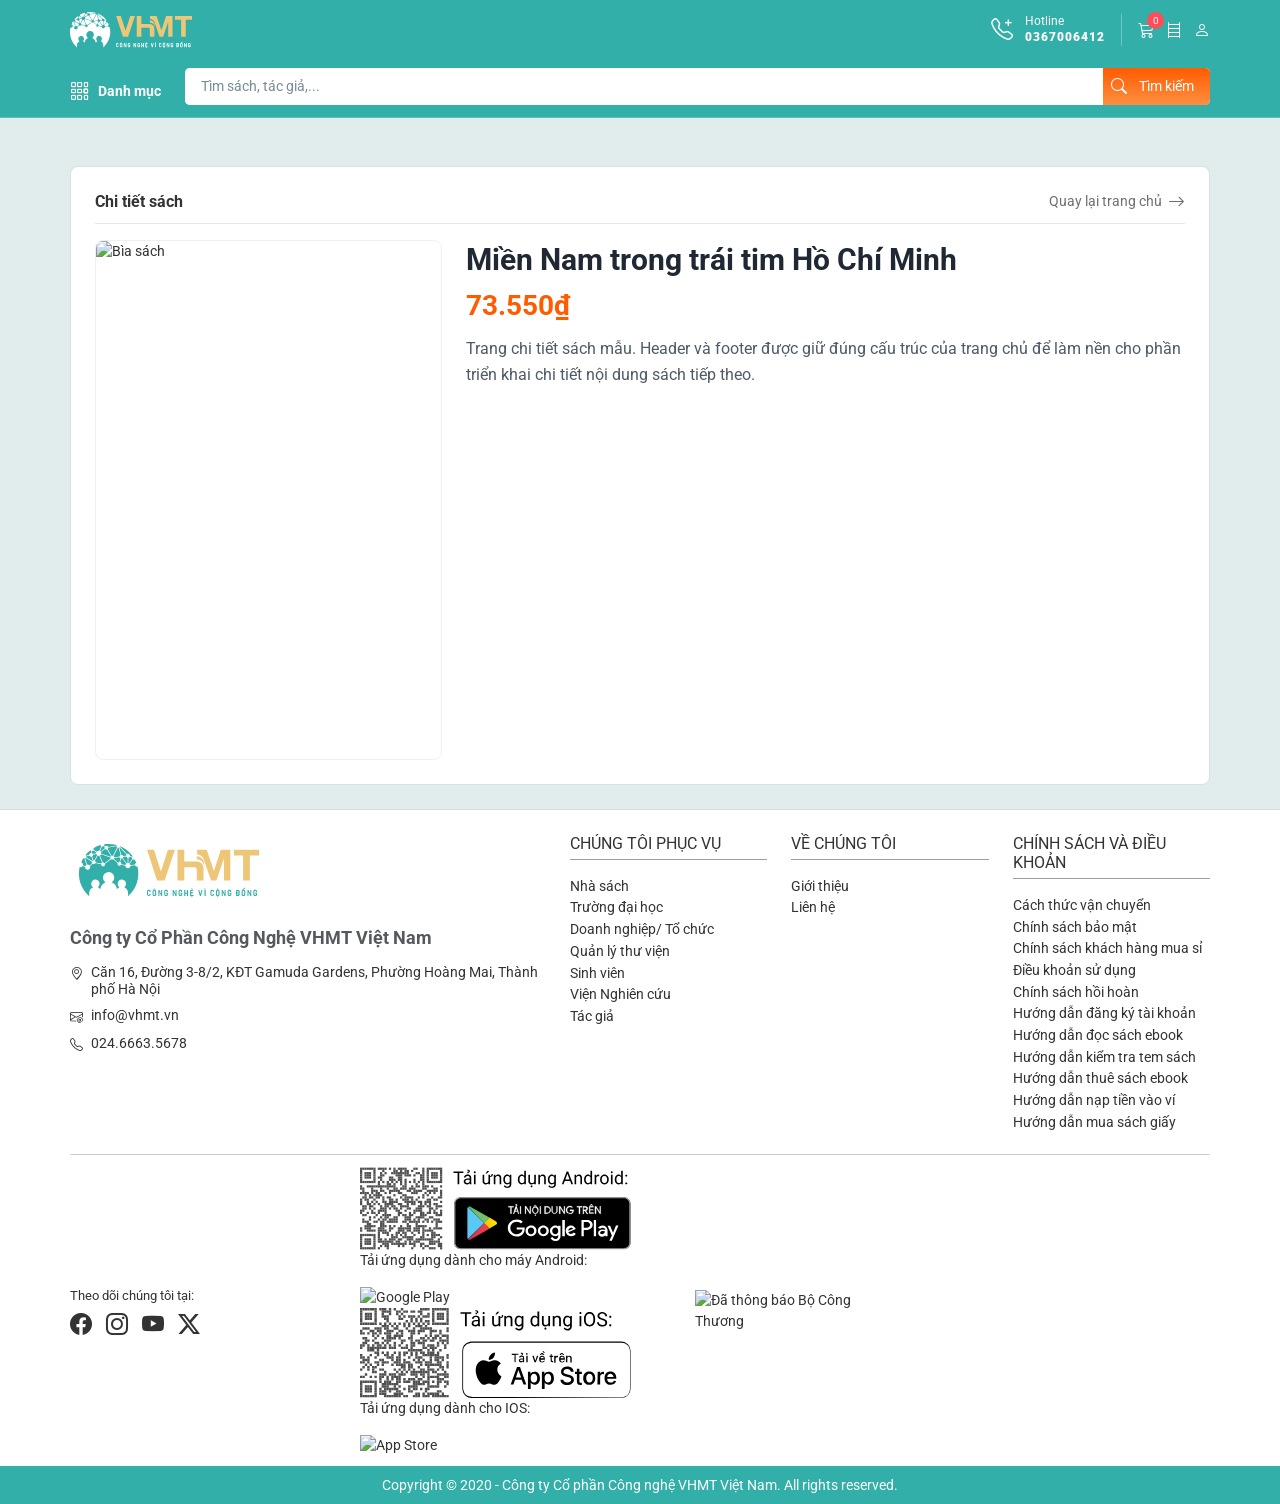
==== commit 80761094: "Refine responsive layout and footer structure" ====
--- a/book-detail.html
+++ b/book-detail.html
@@ -63,8 +63,7 @@
     <div class="container header-row">
       <div class="header-brand">
         <a class="brand brand-vhmt" href="index.html">
-          <img class="brand-vhmt-icon" src="https://www.figma.com/api/mcp/asset/db94e6de-10dc-45c4-9d77-4c1a2d335af3" alt="VHMT Logo">
-          <img class="brand-vhmt-text" src="https://www.figma.com/api/mcp/asset/ebeb3ba9-d360-4e25-9cf8-3f5e150656dd" alt="VHMT Công nghệ vì cộng đồng">
+          <img class="brand-vhmt-logo" src="assets/img/Logo-VHMT-header.svg" alt="VHMT Công nghệ vì cộng đồng">
         </a>
       </div>
       <div class="header-search-group">
@@ -124,8 +123,7 @@
   <footer class="footer">
     <div class="container footer-main">
       <div class="footer-left">
-        <img class="footer-brand lazy-image" data-src="https://www.figma.com/api/mcp/asset/db94e6de-10dc-45c4-9d77-4c1a2d335af3" src="[data-uri]" alt="VHMT Logo icon" loading="lazy" decoding="async">
-        <img class="footer-brand-text lazy-image" data-src="https://www.figma.com/api/mcp/asset/ebeb3ba9-d360-4e25-9cf8-3f5e150656dd" src="[data-uri]" alt="VHMT Công nghệ vì cộng đồng" loading="lazy" decoding="async">
+        <img class="footer-brand-logo" src="assets/img/Logo-VHMT.svg" alt="VHMT Công nghệ vì cộng đồng" loading="lazy" decoding="async">
         <h4 class="footer-company">Công ty Cổ Phần Công Nghệ VHMT Việt Nam</h4>
         <ul class="footer-contact">
           <li><i class="bi bi-geo-alt"></i> Căn 16, Đường 3-8/2, KĐT Gamuda Gardens, Phường Hoàng Mai, Thành phố Hà Nội</li>
@@ -262,6 +260,17 @@
       const dropdown = bootstrap.Dropdown.getOrCreateInstance(toggle, { autoClose: true });
       let hideTimer;
 
+      const lockBodyScroll = () => {
+        const scrollbarWidth = window.innerWidth - document.documentElement.clientWidth;
+        if (scrollbarWidth > 0) document.body.style.paddingRight = `${scrollbarWidth}px`;
+        document.body.classList.add("category-overlay-open");
+      };
+
+      const unlockBodyScroll = () => {
+        document.body.classList.remove("category-overlay-open");
+        document.body.style.paddingRight = "";
+      };
+
       const showMenu = () => {
         clearTimeout(hideTimer);
         dropdown.show();
@@ -286,12 +295,12 @@
 
       toggle.addEventListener("show.bs.dropdown", () => {
         overlay.classList.add("active");
-        document.body.classList.add("category-overlay-open");
+        lockBodyScroll();
       });
 
       toggle.addEventListener("hide.bs.dropdown", () => {
         overlay.classList.remove("active");
-        document.body.classList.remove("category-overlay-open");
+        unlockBodyScroll();
       });
 
       toggle.addEventListener("focus", showMenu);
--- a/assets/css/styles.css
+++ b/assets/css/styles.css
@@ -67,6 +67,14 @@
   --line: var(--color-border);
   --page-bg: var(--color-page-bg);
   --card-bg: var(--color-surface-subtle);
+
+  /* Banner ratio tokens */
+  --ratio-hero-main-desktop: 1280 / 482;
+  --ratio-hero-main-mobile: 1280 / 482;
+  --ratio-hero-side: 3 / 2;
+  --ratio-mid-banner: 8 / 1;
+  --space-hero-gap: 16px;
+  --hero-app-height: 36px;
 }
 
 * {
@@ -206,17 +214,12 @@
 
 .brand-vhmt {
   max-width: none;
-  gap: 8px;
-}
-
-.brand-vhmt-icon {
+  gap: 0;
+}
+
+.brand-vhmt-logo {
   width: auto;
-  height: 34px;
-}
-
-.brand-vhmt-text {
-  width: auto;
-  height: 30px;
+  height: 38px;
 }
 
 .brand img {
@@ -521,9 +524,9 @@
 .hero {
   display: grid;
   grid-template-columns: minmax(0, 8fr) minmax(0, 4fr);
-  gap: 16px;
+  gap: var(--space-hero-gap);
   align-items: start;
-  min-height: 311px;
+  min-height: unset;
 }
 
 .container.hero {
@@ -532,7 +535,8 @@
 }
 
 .hero-main {
-  height: 311px;
+  height: auto;
+  aspect-ratio: var(--ratio-hero-main-desktop);
 }
 
 .hero-slider {
@@ -563,6 +567,7 @@
 .hero-slide img {
   width: 100%;
   height: 100%;
+  aspect-ratio: auto;
   object-fit: cover;
 }
 
@@ -570,15 +575,6 @@
   position: absolute;
   top: 50%;
   transform: translateY(-50%);
-  width: 38px;
-  height: 38px;
-  border: 0;
-  border-radius: 999px;
-  background: rgba(0, 0, 0, 0.18);
-  color: #fff;
-  font-size: 30px;
-  line-height: 1;
-  cursor: pointer;
   z-index: 3;
 }
 
@@ -596,10 +592,20 @@
 }
 
 .hero-dot {
+  box-sizing: border-box;
+  appearance: none;
+  -webkit-appearance: none;
+  padding: 0;
+  margin: 0;
+  min-width: 0;
+  min-height: 0;
+  flex: 0 0 10px;
   width: 10px;
   height: 10px;
   border-radius: 999px;
   border: 0;
+  font-size: 0;
+  line-height: 0;
   background: rgba(255, 255, 255, 0.45);
   cursor: pointer;
 }
@@ -610,16 +616,16 @@
 
 .hero-side {
   display: grid;
-  gap: 16px;
-  grid-template-rows: 36px 1fr;
-  height: 311px;
+  gap: var(--space-hero-gap);
+  grid-template-rows: var(--hero-app-height) auto;
+  height: auto;
 }
 
 .app-buttons {
   display: grid;
   grid-template-columns: 1fr 1fr;
-  gap: 16px;
-  height: 36px;
+  gap: var(--space-hero-gap);
+  height: var(--hero-app-height);
 }
 
 .app-buttons a {
@@ -637,11 +643,17 @@
 }
 
 .hero-side img {
-  border-radius: 8px;
-  border: 1px solid #cddfc9;
+  width: 100%;
   height: 100%;
   aspect-ratio: auto;
   object-fit: cover;
+}
+
+.hero-side-banner {
+  border-radius: 8px;
+  border: 1px solid #cddfc9;
+  overflow: hidden;
+  aspect-ratio: var(--ratio-hero-side);
 }
 
 .shelf-section {
@@ -829,15 +841,14 @@
 .featured-carousel {
   margin-top: 16px;
   position: relative;
-}
-
-.featured-carousel button {
+  --carousel-nav-top: 34%;
+}
+
+.featured-carousel button,
+.hero-nav {
   position: absolute;
-  top: 34%;
-  transform: translateY(-50%);
   border: 1px solid #d8dde2;
-  width: 44px;
-  height: 44px;
+  padding: 8px;
   border-radius: 999px;
   background: rgba(255, 255, 255, 0.92);
   color: #6f7e88;
@@ -852,8 +863,21 @@
   transition: color 0.2s ease, background 0.2s ease, border-color 0.2s ease, box-shadow 0.2s ease, transform 0.2s ease;
 }
 
-.featured-carousel button i {
-  font-size: 22px;
+.featured-carousel button {
+  top: var(--carousel-nav-top);
+  transform: translateY(-50%);
+  z-index: 2;
+}
+
+.hero-nav {
+  top: 50%;
+  transform: translateY(-50%);
+  z-index: 3;
+}
+
+.featured-carousel button i,
+.hero-nav i {
+  font-size: 20px;
   line-height: 1;
 }
 
@@ -867,7 +891,8 @@
   right: -10px;
 }
 
-.featured-carousel button:hover {
+.featured-carousel button:hover,
+.hero-nav:hover {
   color: var(--primary);
   border-color: rgba(50, 175, 169, 0.35);
   background: #fff;
@@ -875,12 +900,14 @@
   transform: translateY(-50%) scale(1.04);
 }
 
-.featured-carousel button:active {
+.featured-carousel button:active,
+.hero-nav:active {
   transform: translateY(-50%) scale(0.95);
   box-shadow: 0 4px 9px rgba(26, 34, 47, 0.16);
 }
 
-.featured-carousel button:focus-visible {
+.featured-carousel button:focus-visible,
+.hero-nav:focus-visible {
   outline: 0;
   box-shadow: 0 0 0 3px rgba(50, 175, 169, 0.24);
 }
@@ -1051,7 +1078,7 @@
 }
 
 .mid-banner img {
-  aspect-ratio: 960 / 120;
+  aspect-ratio: var(--ratio-mid-banner);
   object-fit: cover;
 }
 
@@ -1071,12 +1098,67 @@
   border-bottom: 1px solid rgba(50, 175, 169, 0.3);
 }
 
+.side-card-head {
+  display: flex;
+  align-items: center;
+  justify-content: space-between;
+  gap: 10px;
+}
+
+.side-card-head .side-title {
+  margin: 0;
+  flex: 1;
+}
+
+.side-card-more {
+  color: var(--primary);
+  font-size: 28px;
+  line-height: 1;
+  display: inline-flex;
+  align-items: center;
+}
+
+.partners-grid {
+  display: grid;
+  grid-template-columns: 1fr;
+  gap: 10px;
+  margin-top: 10px;
+}
+
+.side-card-rank-tabs {
+  display: none;
+}
+
+.rank-tabs-nav {
+  border-bottom: 1px solid rgba(50, 175, 169, 0.25);
+  gap: 8px;
+  margin-bottom: 10px;
+}
+
+.rank-tabs-nav .nav-link {
+  border: 0;
+  color: var(--muted);
+  font-weight: 700;
+  padding: 6px 10px;
+  border-radius: 6px 6px 0 0;
+}
+
+.rank-tabs-nav .nav-link:hover,
+.rank-tabs-nav .nav-link:focus-visible {
+  color: var(--primary);
+}
+
+.rank-tabs-nav .nav-link.active {
+  color: var(--primary);
+  background: rgba(50, 175, 169, 0.12);
+}
+
 .partner-item {
   display: block;
-  padding: 12px;
+  padding: 0;
   border: 1px solid #e0e0e0;
   border-radius: 5px;
-  margin-bottom: 10px;
+  margin-bottom: 0;
   background: #fff;
 }
 
@@ -1095,8 +1177,8 @@
 
 .rank-item {
   display: grid;
-  grid-template-columns: auto 50px 1fr;
-  gap: 8px;
+  grid-template-columns: 48px 1fr;
+  gap: 10px;
   align-items: center;
   position: relative;
   background: var(--card-bg);
@@ -1106,15 +1188,35 @@
   overflow: hidden;
 }
 
+.rank-thumb {
+  position: relative;
+  width: 84px;
+  height: 72px;
+}
+
 .rank-no {
-  font-size: 52px;
-  line-height: 1;
+  position: absolute;
+  left: -12px;
+  bottom: -10px;
+  z-index: 4;
+  font-size: 72px;
+  line-height: 0.85;
   font-weight: 700;
   color: #cecece;
-  width: 26px;
-}
-
-.rank-item img {
+  -webkit-text-stroke: 1px #fff;
+  text-shadow:
+    -1px 0 #fff,
+    1px 0 #fff,
+    0 -1px #fff,
+    0 1px #fff;
+  pointer-events: none;
+}
+
+.rank-thumb img {
+  position: absolute;
+  left: 0;
+  top: 0;
+  z-index: 2;
   width: 50px;
   height: 72px;
   object-fit: cover;
@@ -1146,35 +1248,31 @@
 
 .footer {
   margin-top: 32px;
-  background: #efefef;
+  background: #fff;
   border-top: 1px solid #dbdbdb;
 }
 
 .footer-main {
   padding: 24px 0 20px;
   display: grid;
-  grid-template-columns: 355px minmax(0, 1fr);
+  grid-template-columns: minmax(470px, 1.2fr) minmax(0, 2fr);
   gap: 30px;
+  align-items: start;
 }
 
 .footer-left {
   display: grid;
-  grid-template-columns: 70px 1fr;
-  grid-template-rows: auto auto;
-  column-gap: 12px;
+  grid-template-columns: 1fr;
   row-gap: 14px;
 }
 
-.footer-brand {
-  width: 70px;
-  height: 66px;
+.footer-brand-logo {
+  width: min(100%, 300px);
+  height: 76px;
   object-fit: contain;
-}
-
-.footer-brand-text {
-  width: min(100%, 148px);
-  height: 66px;
-  object-fit: contain;
+  object-position: left center;
+  justify-self: start;
+  margin: 0;
 }
 
 .footer-company {
@@ -1184,6 +1282,7 @@
   font-size: 18px;
   line-height: 1.35;
   font-weight: var(--font-weight-bold);
+  white-space: nowrap;
 }
 
 .footer-contact {
@@ -1214,9 +1313,14 @@
 
 .footer-links {
   display: grid;
-  grid-template-columns: 221px 221px 221px;
-  justify-content: end;
-  gap: 30px;
+  grid-template-columns: repeat(3, minmax(0, 1fr));
+  justify-content: stretch;
+  gap: 24px;
+  min-width: 0;
+}
+
+.footer-col {
+  min-width: 0;
 }
 
 .footer-col h4 {
@@ -1252,7 +1356,7 @@
   border-top: 1px solid #cecece;
   padding: 12px 0 10px;
   display: grid;
-  grid-template-columns: 270px minmax(0, 1fr) 158px;
+  grid-template-columns: repeat(4, minmax(0, 1fr));
   align-items: center;
   gap: 18px;
 }
@@ -1274,47 +1378,36 @@
   line-height: 1;
 }
 
-.footer-apps {
-  display: flex;
-  justify-content: center;
-  gap: 18px;
-}
-
 .footer-app-item {
-  display: flex;
-  align-items: center;
-  gap: 10px;
-}
-
-.footer-app-item > img {
-  width: 62px;
-  height: 62px;
-  object-fit: cover;
-}
-
-.footer-app-item p {
-  margin: 0 0 6px;
-  font-size: var(--font-size-md);
-  line-height: 1.2;
-  color: #000;
-}
-
-.footer-app-item div img {
+  width: 100%;
+  justify-self: center;
+}
+
+.footer-app-item > a {
+  display: block;
+  width: fit-content;
+  max-width: 100%;
+  margin: 0 auto;
+}
+
+.footer-app-item > a > img {
   width: auto;
-  height: 40px;
+  max-width: 100%;
+  height: auto;
   object-fit: contain;
 }
 
 .footer-bocongthuong {
-  width: 158px;
-  height: 60px;
+  width: 100%;
+  max-width: 180px;
+  height: auto;
   object-fit: contain;
-  justify-self: end;
+  justify-self: center;
 }
 
 .copyright {
   text-align: center;
-  font-size: var(--font-size-xl);
+  font-size: 14px;
   line-height: 1.3;
   color: var(--color-text-inverse);
   background: var(--primary);
@@ -1409,12 +1502,8 @@
     height: 32px;
   }
 
-  .brand-vhmt-icon {
-    height: 30px;
-  }
-
-  .brand-vhmt-text {
-    height: 24px;
+  .brand-vhmt-logo {
+    height: 32px;
   }
 
   .hotline-box {
@@ -1576,15 +1665,6 @@
     flex-basis: calc((100% - 48px) / 3);
   }
 
-  .featured-carousel button {
-    width: 38px;
-    height: 38px;
-  }
-
-  .featured-carousel button i {
-    font-size: 18px;
-  }
-
   #featured-prev,
   #good-books-prev {
     left: -6px;
@@ -1599,26 +1679,6 @@
     flex-basis: calc((100% - 48px) / 3);
   }
 
-  .footer-main {
-    grid-template-columns: 1fr;
-    gap: 24px;
-  }
-
-  .footer-links {
-    grid-template-columns: repeat(2, minmax(0, 1fr));
-    justify-content: start;
-    gap: 20px;
-  }
-
-  .footer-bottom {
-    grid-template-columns: 1fr;
-    justify-items: start;
-  }
-
-  .footer-apps {
-    flex-wrap: wrap;
-    justify-content: flex-start;
-  }
 }
 
 @media (max-width: 640px) {
@@ -1674,29 +1734,12 @@
     grid-template-columns: 1fr;
   }
 
-  .footer-app-item p {
-    font-size: var(--font-size-sm);
-  }
-
-  .footer-app-item div img {
-    height: 34px;
-  }
-
   .book-grid.five {
     grid-template-columns: 1fr;
   }
 
   .featured-book {
     flex-basis: calc((100% - 24px) / 2);
-  }
-
-  .featured-carousel button {
-    width: 34px;
-    height: 34px;
-  }
-
-  .featured-carousel button i {
-    font-size: 16px;
   }
 
   #featured-prev,
@@ -1731,3 +1774,605 @@
     min-height: 38px;
   }
 }
+
+/* Responsive polish */
+@media (max-width: 992px) {
+  .container {
+    width: min(1232px, calc(100% - 20px));
+  }
+
+  .header-row {
+    grid-template-columns: minmax(0, 1fr) auto;
+    grid-template-areas:
+      "brand actions"
+      "search search";
+    gap: 8px 10px;
+    padding: 8px 0 10px;
+  }
+
+  .header-brand {
+    min-width: 0;
+  }
+
+  .brand-vhmt-logo {
+    height: 30px;
+  }
+
+  .header-actions {
+    align-self: start;
+    gap: 8px;
+  }
+
+  .hotline-box {
+    display: none;
+  }
+
+  .header-icons {
+    gap: 6px;
+  }
+
+  .icon-btn {
+    width: 34px;
+    height: 34px;
+    border-radius: 999px;
+    border: 1px solid #d5dde3;
+    background: #fff;
+    color: #4f5f6b;
+    font-size: 17px;
+  }
+
+  .icon-btn:hover {
+    color: #4f5f6b;
+    background: #fff;
+  }
+
+  .icon-btn.cart em {
+    top: -5px;
+    right: -1px;
+  }
+
+  .header-search-group {
+    grid-area: search;
+    background: #fff;
+    border-radius: 8px;
+    padding: 8px;
+    gap: 8px;
+    align-items: center;
+  }
+
+  .search-wrap {
+    order: 1;
+    max-width: none;
+    flex: 1;
+    height: 40px;
+    border: 1px solid #d5d5d5;
+    border-radius: 6px;
+  }
+
+  .search-wrap input {
+    padding-inline: 12px;
+  }
+
+  .search-wrap button {
+    width: 44px;
+    padding: 0;
+    justify-content: center;
+    gap: 0;
+    border-radius: 0 5px 5px 0;
+  }
+
+  .search-wrap button span {
+    display: none;
+  }
+
+  .category-dropdown-wrap {
+    order: 2;
+  }
+
+  .category-toggle {
+    padding: 0 2px;
+    background: transparent;
+    color: #5f6368;
+    line-height: 1;
+  }
+
+  .category-toggle span {
+    display: none;
+  }
+
+  .category-toggle i {
+    font-size: 22px;
+  }
+
+  .category-dropdown-wrap .dropdown-menu.category-dropdown-menu {
+    top: 102px;
+    right: 0;
+    left: auto;
+    width: min(390px, 84vw);
+    max-height: calc(100vh - 102px);
+  }
+
+  .category-dropdown-item {
+    padding: 13px 14px;
+    font-size: 14px;
+  }
+
+  .category-dropdown-all {
+    font-size: 14px;
+  }
+
+  .page {
+    padding-top: 16px;
+  }
+
+  .hero {
+    grid-template-columns: 1fr;
+    gap: 12px;
+  }
+
+  .hero-main {
+    aspect-ratio: 16 / 8;
+  }
+
+  .hero-side {
+    display: none;
+  }
+
+  .book-block,
+  .shelf-section,
+  .featured-section,
+  .good-books-section {
+    padding: 12px 14px 14px;
+  }
+
+  .content-layout {
+    grid-template-columns: 1fr;
+    gap: 16px;
+  }
+
+  .side-col {
+    grid-template-columns: repeat(2, minmax(0, 1fr));
+    gap: 12px;
+  }
+
+  .featured-book {
+    flex: 0 0 calc((100% - 36px) / 4);
+  }
+
+  .shelf-book {
+    flex: 0 0 calc((100% - 36px) / 4);
+  }
+
+  .footer-main {
+    grid-template-columns: 1fr;
+    gap: 20px;
+  }
+
+  .footer-company {
+    white-space: normal;
+  }
+
+  .footer-links {
+    grid-template-columns: repeat(2, minmax(0, 1fr));
+    gap: 16px;
+  }
+
+  .footer-bottom {
+    grid-template-columns: repeat(2, minmax(0, 1fr));
+    gap: 12px;
+    justify-items: start;
+  }
+
+  .footer-bocongthuong {
+    justify-self: start;
+  }
+}
+
+@media (max-width: 768px) {
+  .container {
+    width: min(1232px, calc(100% - 16px));
+  }
+
+  .hero-main {
+    aspect-ratio: 16 / 9;
+  }
+
+  .section-heading h3,
+  .section-heading-white h2 {
+    font-size: 16px;
+  }
+
+  .book-grid.five {
+    grid-template-columns: repeat(2, minmax(0, 1fr));
+    gap: 12px;
+  }
+
+  .featured-book {
+    flex: 0 0 calc((100% - 24px) / 3);
+  }
+
+  .shelf-book {
+    flex: 0 0 calc((100% - 24px) / 3);
+  }
+
+  #featured-prev,
+  #good-books-prev {
+    left: -2px;
+  }
+
+  #featured-next,
+  #good-books-next {
+    right: -2px;
+  }
+
+  .footer-brand-logo {
+    height: 64px;
+  }
+
+  .footer-company {
+    font-size: 16px;
+  }
+
+  .footer-contact {
+    font-size: 14px;
+  }
+}
+
+@media (max-width: 560px) {
+  .category-dropdown-wrap .dropdown-menu.category-dropdown-menu {
+    top: 100px;
+    width: min(360px, 88vw);
+    max-height: calc(100vh - 100px);
+  }
+
+  .side-col {
+    grid-template-columns: 1fr;
+  }
+
+  .featured-book {
+    flex: 0 0 calc((100% - 12px) / 2);
+  }
+
+  .shelf-book {
+    flex: 0 0 calc((100% - 12px) / 2);
+  }
+
+  .book-grid.five {
+    grid-template-columns: repeat(2, minmax(0, 1fr));
+  }
+
+  .footer-links {
+    grid-template-columns: 1fr;
+  }
+
+  .footer-bottom {
+    grid-template-columns: 1fr;
+  }
+
+  .footer-app-item {
+    width: 100%;
+  }
+}
+
+/* Final responsive scale */
+.featured-book,
+.shelf-book {
+  flex: 0 0 calc((100% - 120px) / 6);
+}
+
+.book-grid.five {
+  grid-template-columns: repeat(5, minmax(0, 1fr));
+}
+
+@media (max-width: 1400px) {
+  .featured-book,
+  .shelf-book {
+    flex: 0 0 calc((100% - 96px) / 5);
+  }
+}
+
+@media (max-width: 1200px) {
+  .featured-book,
+  .shelf-book {
+    flex: 0 0 calc((100% - 72px) / 4);
+  }
+
+  .book-grid.five {
+    grid-template-columns: repeat(4, minmax(0, 1fr));
+  }
+
+  .book-grid.five > :nth-child(n + 5) {
+    display: none;
+  }
+}
+
+@media (max-width: 992px) {
+  .featured-book,
+  .shelf-book {
+    flex: 0 0 calc((100% - 48px) / 3);
+  }
+}
+
+@media (max-width: 768px) {
+  .book-grid.five {
+    grid-template-columns: repeat(2, minmax(0, 1fr));
+  }
+
+  .book-grid.five > :nth-child(n + 5) {
+    display: none;
+  }
+}
+
+@media (max-width: 640px) {
+  .featured-book,
+  .shelf-book {
+    flex: 0 0 calc((100% - 12px) / 2);
+  }
+}
+
+/* Global container gutter scale (distance to screen edge) */
+:root {
+  --container-gutter: 24px;
+}
+
+.container {
+  width: min(1232px, calc(100% - (var(--container-gutter) * 2)));
+}
+
+@media (max-width: 1400px) {
+  :root {
+    --container-gutter: 22px;
+    --space-hero-gap: 14px;
+  }
+}
+
+@media (max-width: 1200px) {
+  :root {
+    --container-gutter: 20px;
+    --space-hero-gap: 12px;
+  }
+}
+
+@media (max-width: 992px) {
+  :root {
+    --container-gutter: 18px;
+    --space-hero-gap: 10px;
+  }
+}
+
+@media (max-width: 768px) {
+  :root {
+    --container-gutter: 17px;
+    --space-hero-gap: 8px;
+  }
+}
+
+@media (max-width: 480px) {
+  :root {
+    --container-gutter: 16px;
+    --space-hero-gap: 6px;
+  }
+}
+
+/* Mobile hero safety: keep main slider visible, hide side banner/app buttons */
+@media (max-width: 992px) {
+  .hero {
+    grid-template-columns: 1fr;
+  }
+
+  .hero-main {
+    display: block;
+    aspect-ratio: var(--ratio-hero-main-mobile);
+  }
+
+  .hero-slider,
+  .hero-slides {
+    height: 100%;
+  }
+
+  .hero-slide img {
+    width: 100%;
+    height: 100%;
+    aspect-ratio: auto;
+    object-fit: cover;
+  }
+
+  .hero-side,
+  .hero-side img,
+  .app-buttons {
+    display: none !important;
+  }
+}
+
+/* Desktop hero equal-height: main banner = side column height */
+@media (min-width: 993px) {
+  .hero {
+    align-items: start;
+    gap: var(--space-hero-gap);
+  }
+
+  .hero-main,
+  .hero-side {
+    height: auto;
+    min-height: 0;
+  }
+
+  .hero-main {
+    aspect-ratio: var(--ratio-hero-main-desktop);
+  }
+
+  .hero-slider,
+  .hero-slides,
+  .hero-slide {
+    height: 100%;
+  }
+
+  .hero-slide img {
+    height: 100%;
+    aspect-ratio: auto;
+    object-fit: cover;
+  }
+
+  .hero-side {
+    gap: var(--space-hero-gap);
+    grid-template-rows: var(--hero-app-height) auto;
+  }
+
+  .app-buttons {
+    gap: var(--space-hero-gap);
+    height: var(--hero-app-height);
+  }
+
+  .hero-side-banner {
+    aspect-ratio: var(--ratio-hero-side);
+  }
+
+  .hero-side img {
+    height: 100%;
+    aspect-ratio: auto;
+    object-fit: cover;
+  }
+}
+
+/* Unified section title top spacing */
+.book-block .section-heading {
+  padding-top: 0;
+}
+
+.book-block,
+.shelf-section,
+.featured-section,
+.good-books-section {
+  padding-top: 16px;
+}
+
+@media (max-width: 992px) {
+  .book-block,
+  .shelf-section,
+  .featured-section,
+  .good-books-section {
+    padding-top: 14px;
+  }
+}
+
+@media (max-width: 768px) {
+  .book-block,
+  .shelf-section,
+  .featured-section,
+  .good-books-section {
+    padding-top: 12px;
+  }
+}
+
+@media (max-width: 992px) {
+  .footer-app-item {
+    justify-self: start;
+  }
+
+  .footer-app-item > a {
+    margin-left: 0;
+    margin-right: auto;
+  }
+}
+
+/* Unified homepage section rhythm */
+:root {
+  --space-page-sections: 24px;
+  --space-content-sections: 24px;
+}
+
+.shelf-section,
+.featured-section,
+.content-layout {
+  margin-top: 0;
+}
+
+.page > .container + .container {
+  margin-top: var(--space-page-sections);
+}
+
+.main-col,
+.side-col {
+  gap: var(--space-content-sections);
+}
+
+.footer {
+  margin-top: var(--space-page-sections);
+}
+
+@media (max-width: 992px) {
+  :root {
+    --space-page-sections: 16px;
+    --space-content-sections: 16px;
+  }
+}
+
+@media (max-width: 768px) {
+  :root {
+    --space-page-sections: 14px;
+    --space-content-sections: 14px;
+  }
+}
+
+@media (max-width: 480px) {
+  :root {
+    --space-page-sections: 12px;
+    --space-content-sections: 12px;
+  }
+}
+
+/* 3-column side layout behavior: keep partners, switch ranking to tabs */
+@media (min-width: 993px) and (max-width: 1100px) {
+  .side-col {
+    grid-template-columns: 1fr;
+  }
+
+  .side-card-rank {
+    display: none;
+  }
+
+  .side-card-rank-tabs {
+    display: block;
+  }
+
+  .side-card-partners .partners-grid {
+    grid-template-columns: repeat(2, minmax(0, 1fr));
+    gap: 12px;
+  }
+
+  .side-card-partners .partner-item {
+    padding: 12px;
+  }
+
+  .side-card-partners .partner-item img {
+    width: 100%;
+    height: 56px;
+    object-fit: contain;
+  }
+
+  .rank-tabs-nav {
+    display: grid;
+    grid-template-columns: repeat(2, minmax(0, 1fr));
+    border-bottom: 1px solid rgba(0, 0, 0, 0.08);
+    gap: 0;
+    margin-bottom: 12px;
+  }
+
+  .rank-tabs-nav .nav-link {
+    width: 100%;
+    text-align: center;
+    color: var(--color-text-primary);
+    font-weight: 500;
+    font-size: 22px;
+    line-height: 1.2;
+    padding: 12px 8px;
+    border-radius: 0;
+    background: transparent;
+  }
+
+  .rank-tabs-nav .nav-link.active {
+    color: var(--color-text-primary);
+    font-weight: 800;
+    background: transparent;
+  }
+}
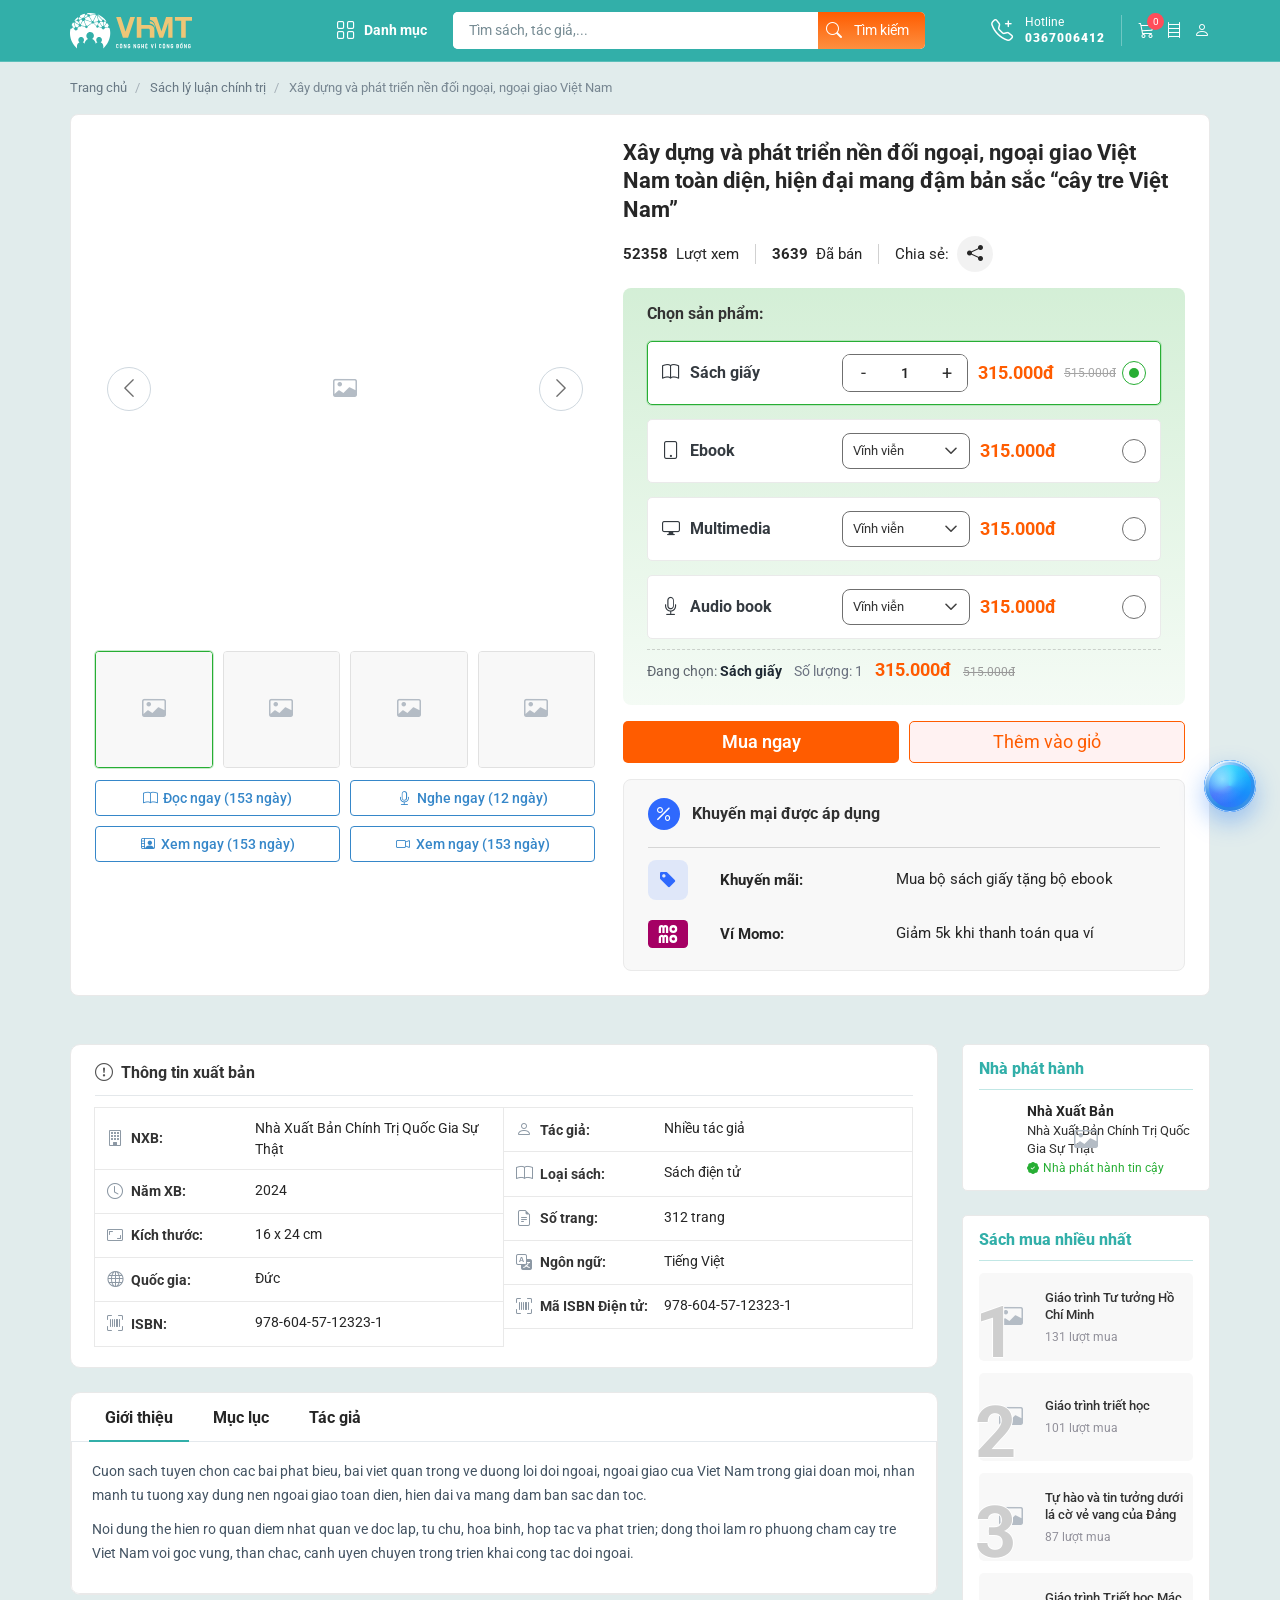
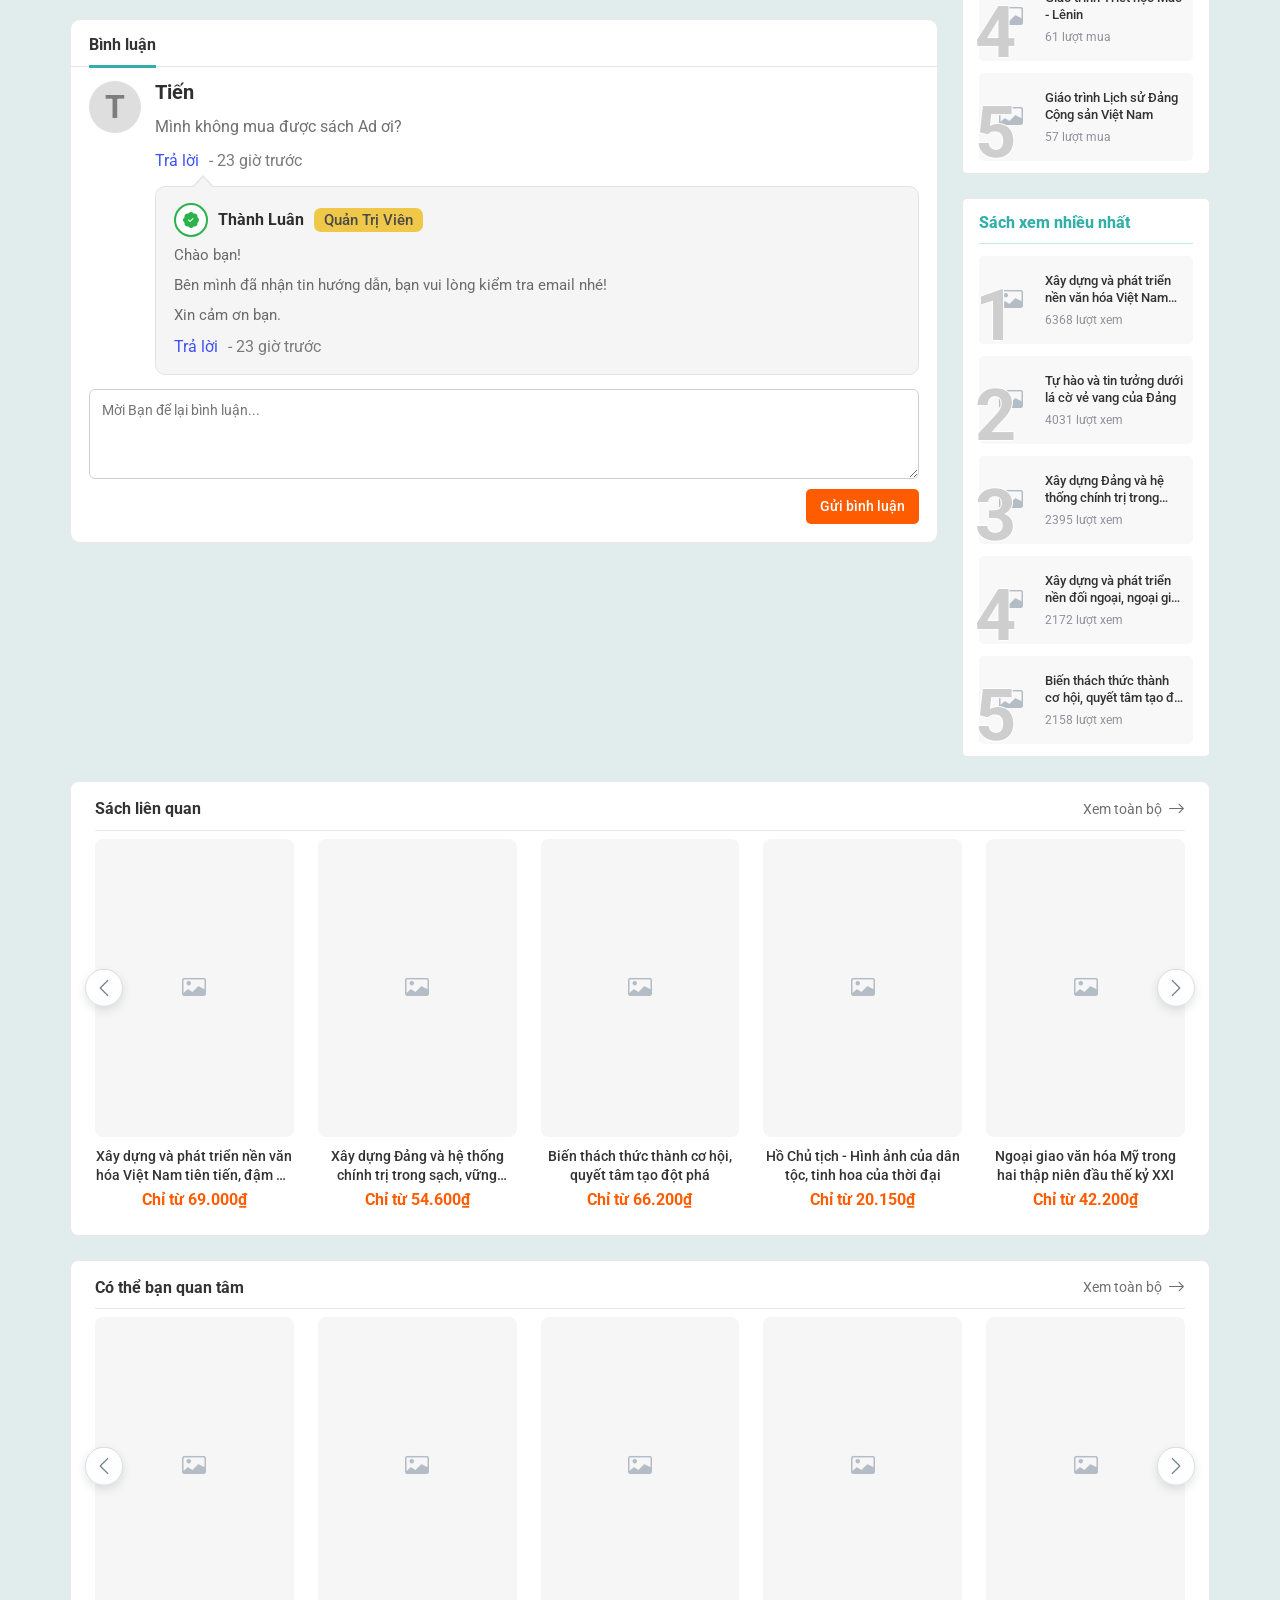
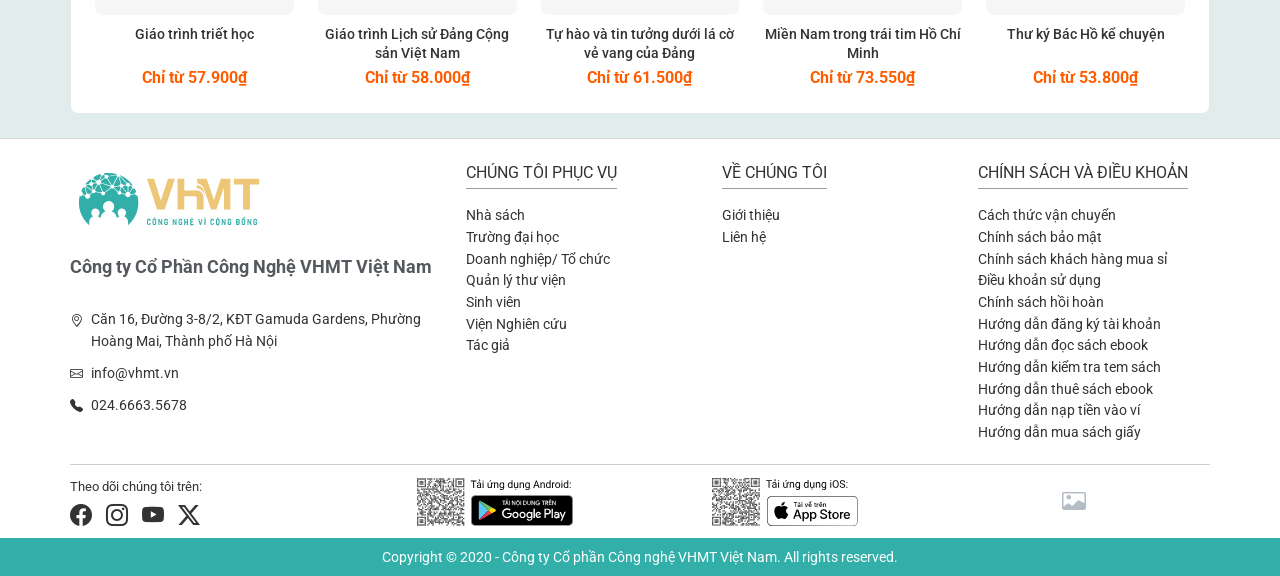
==== commit 29983dfe: "Add AI BookMan floating chatbot demo with report and citation flows" ====
--- a/book-detail.html
+++ b/book-detail.html
@@ -1,4 +1,4 @@
-﻿<!doctype html>
+<!doctype html>
 <html lang="vi">
 <head>
   <meta charset="utf-8">
@@ -8,55 +8,8 @@
   <link href="https://cdn.jsdelivr.net/npm/bootstrap-icons@1.13.1/font/bootstrap-icons.min.css" rel="stylesheet">
   <link rel="preconnect" href="https://fonts.googleapis.com">
   <link rel="preconnect" href="https://fonts.gstatic.com" crossorigin>
-  <link href="https://fonts.googleapis.com/css2?family=Roboto:wght@400;500;700;800&display=swap" rel="stylesheet">
+  <link href="https://fonts.googleapis.com/css2?family=Inter:wght@500&family=Roboto:wght@400;500;700;800&display=swap" rel="stylesheet">
   <link rel="stylesheet" href="assets/css/styles.css">
-  <style>
-    .detail-section {
-      margin-top: 24px;
-      margin-bottom: 24px;
-      background: #fff;
-      border: 1px solid #d8e0e8;
-      border-radius: 8px;
-      padding: 24px;
-    }
-
-    .detail-cover {
-      border-radius: 8px;
-      overflow: hidden;
-      border: 1px solid #edf1f5;
-      background: #fff;
-    }
-
-    .detail-cover img {
-      width: 100%;
-      display: block;
-      aspect-ratio: 2 / 3;
-      object-fit: cover;
-    }
-
-    .detail-meta h1 {
-      margin: 0 0 10px;
-      font-size: 30px;
-      line-height: 1.3;
-      font-weight: 700;
-      color: #1f2833;
-    }
-
-    .detail-price {
-      margin: 0 0 14px;
-      font-size: 28px;
-      line-height: 1.2;
-      color: #ff5c00;
-      font-weight: 700;
-    }
-
-    .detail-desc {
-      margin: 0;
-      color: #4e5a67;
-      font-size: 16px;
-      line-height: 1.6;
-    }
-  </style>
 </head>
 <body>
   <header class="header">
@@ -69,7 +22,7 @@
       <div class="header-search-group">
         <div class="dropdown category-dropdown-wrap">
           <button id="category-toggle" class="category-toggle dropdown-toggle" type="button" data-bs-toggle="dropdown" aria-expanded="false">
-            <i class="bi bi-grid-3x3-gap"></i>
+            <i class="bi bi-grid"></i>
             <span>Danh mục</span>
           </button>
           <ul id="category-dropdown-list" class="dropdown-menu category-dropdown-menu"></ul>
@@ -100,78 +53,429 @@
   </header>
 
   <main class="page">
-    <section class="container detail-section">
-      <div class="section-heading">
-        <h3>Chi tiết sách</h3>
-        <a href="index.html">Quay lại trang chủ <i class="bi bi-arrow-right" aria-hidden="true"></i></a>
-      </div>
-      <div class="row g-4 align-items-start pt-3">
-        <div class="col-lg-4 col-md-5">
-          <div class="detail-cover">
-            <img src="https://images.sachquocgia.vn/Thumbs/2025/10/30/image-20251030172913646.jpg" alt="Bìa sách">
+    <section class="container breadcrumb" aria-label="Điều hướng">
+      <ol>
+        <li><a href="index.html">Trang chủ</a></li>
+        <li><a href="#">Sách lý luận chính trị</a></li>
+        <li aria-current="page">Xây dựng và phát triển nền đối ngoại, ngoại giao Việt Nam</li>
+      </ol>
+    </section>
+
+    <section class="container content-layout detail-layout detail-page-v2">
+      <div class="main-col">
+        <section class="bd-product-card">
+          <div class="bd-product-grid">
+            <div class="bd-gallery-col">
+              <div class="bd-cover-frame image-host">
+                <button id="detail-gallery-prev" class="bd-gallery-nav bd-gallery-nav-prev" type="button" aria-label="Ảnh trước"><i class="bi bi-chevron-left"></i></button>
+                <img id="detail-main-image" src="https://images.sachquocgia.vn/Thumbs/2024/2/29/image-20240229010554659.jpg" alt="Bìa sách Xây dựng và phát triển nền đối ngoại, ngoại giao Việt Nam">
+                <button id="detail-gallery-next" class="bd-gallery-nav bd-gallery-nav-next" type="button" aria-label="Ảnh sau"><i class="bi bi-chevron-right"></i></button>
+              </div>
+
+              <div id="detail-thumb-list" class="bd-thumb-list"></div>
+
+              <div class="bd-quick-actions">
+                <a href="#" class="bd-quick-action"><i class="bi bi-book"></i><span>Đọc ngay (153 ngày)</span></a>
+                <a href="#" class="bd-quick-action"><i class="bi bi-mic"></i><span>Nghe ngay (12 ngày)</span></a>
+                <a href="#" class="bd-quick-action"><i class="bi bi-person-video2"></i><span>Xem ngay (153 ngày)</span></a>
+                <a href="#" class="bd-quick-action"><i class="bi bi-camera-video"></i><span>Xem ngay (153 ngày)</span></a>
+              </div>
+            </div>
+
+            <div class="bd-summary-col">
+              <div class="bd-summary-head">
+                <h1>Xây dựng và phát triển nền đối ngoại, ngoại giao Việt Nam toàn diện, hiện đại mang đậm bản sắc “cây tre Việt Nam”</h1>
+                <div class="bd-meta-line">
+                  <div class="bd-meta-item">
+                    <strong>52358</strong>
+                    <span>Lượt xem</span>
+                  </div>
+                  <span class="bd-meta-sep"></span>
+                  <div class="bd-meta-item">
+                    <strong>3639</strong>
+                    <span>Đã bán</span>
+                  </div>
+                  <span class="bd-meta-sep"></span>
+                  <div class="bd-share-wrap">
+                    <span>Chia sẻ:</span>
+                    <a class="bd-share-link" href="#" aria-label="Chia sẻ sách"><i class="bi bi-share-fill"></i></a>
+                  </div>
+                </div>
+              </div>
+
+              <div class="bd-variant-card">
+                <h4>Chọn sản phẩm:</h4>
+                <div id="detail-variant-list" class="bd-variant-list"></div>
+                <div id="detail-active-price" class="bd-active-price" aria-live="polite"></div>
+              </div>
+
+              <div class="bd-cta-row">
+                <button id="detail-buy-now-btn" type="button" class="bd-btn bd-btn-brand">Mua ngay</button>
+                <button id="detail-add-cart-btn" type="button" class="bd-btn bd-btn-outline">Thêm vào giỏ</button>
+              </div>
+
+              <section class="bd-sale-card">
+                <div class="bd-sale-title">
+                  <span class="bd-sale-title-icon"><i class="bi bi-percent"></i></span>
+                  <span>Khuyến mại được áp dụng</span>
+                </div>
+                <ul>
+                  <li>
+                    <span class="bd-sale-iconbox" aria-hidden="true"><i class="bi bi-tag-fill"></i></span>
+                    <strong class="bd-sale-label">Khuyến mãi:</strong>
+                    <span class="bd-sale-value">Mua bộ sách giấy tặng bộ ebook</span>
+                  </li>
+                  <li>
+                    <span class="bd-sale-iconbox bd-sale-iconbox-momo" aria-hidden="true">
+                      <img src="assets/img/momo-logo.svg" alt="MoMo" loading="lazy" decoding="async">
+                    </span>
+                    <strong class="bd-sale-label">Ví Momo:</strong>
+                    <span class="bd-sale-value">Giảm 5k khi thanh toán qua ví</span>
+                  </li>
+                </ul>
+              </section>
+            </div>
+          </div>
+        </section>
+
+        <section class="bd-secondary-layout">
+          <div class="bd-secondary-main">
+            <section class="book-block bd-book-info-card">
+          <div class="section-heading">
+            <h3><i class="bi bi-exclamation-circle"></i> Thông tin xuất bản</h3>
+          </div>
+          <div class="bd-book-info-grid">
+            <div class="bd-info-col">
+              <div class="bd-info-row"><strong><i class="bi bi-building"></i> NXB:</strong><span>Nhà Xuất Bản Chính Trị Quốc Gia Sự Thật</span></div>
+              <div class="bd-info-row"><strong><i class="bi bi-clock"></i> Năm XB:</strong><span>2024</span></div>
+              <div class="bd-info-row"><strong><i class="bi bi-aspect-ratio"></i> Kích thước:</strong><span>16 x 24 cm</span></div>
+              <div class="bd-info-row"><strong><i class="bi bi-globe"></i> Quốc gia:</strong><span>Đức</span></div>
+              <div class="bd-info-row"><strong><i class="bi bi-upc-scan"></i> ISBN:</strong><span>978-604-57-12323-1</span></div>
+            </div>
+            <div class="bd-info-col">
+              <div class="bd-info-row"><strong><i class="bi bi-person"></i> Tác giả:</strong><span>Nhiều tác giả</span></div>
+              <div class="bd-info-row"><strong><i class="bi bi-book"></i> Loại sách:</strong><span>Sách điện tử</span></div>
+              <div class="bd-info-row"><strong><i class="bi bi-file-earmark-text"></i> Số trang:</strong><span>312 trang</span></div>
+              <div class="bd-info-row"><strong><i class="bi bi-translate"></i> Ngôn ngữ:</strong><span>Tiếng Việt</span></div>
+              <div class="bd-info-row"><strong><i class="bi bi-upc-scan"></i> Mã ISBN Điện tử:</strong><span>978-604-57-12323-1</span></div>
+            </div>
+          </div>
+            </section>
+
+        <div class="bd-tabs">
+          <ul class="nav nav-tabs detail-tabs-nav" role="tablist">
+            <li class="nav-item" role="presentation">
+              <button class="nav-link active" id="detail-intro-tab" data-bs-toggle="tab" data-bs-target="#detail-intro" type="button" role="tab" aria-controls="detail-intro" aria-selected="true">Giới thiệu</button>
+            </li>
+            <li class="nav-item" role="presentation">
+              <button class="nav-link" id="detail-toc-tab" data-bs-toggle="tab" data-bs-target="#detail-toc" type="button" role="tab" aria-controls="detail-toc" aria-selected="false">Mục lục</button>
+            </li>
+            <li class="nav-item" role="presentation">
+              <button class="nav-link" id="detail-author-tab" data-bs-toggle="tab" data-bs-target="#detail-author" type="button" role="tab" aria-controls="detail-author" aria-selected="false">Tác giả</button>
+            </li>
+          </ul>
+          <div class="bd-tab-content tab-content">
+            <div class="tab-pane fade show active detail-tab-pane" id="detail-intro" role="tabpanel" aria-labelledby="detail-intro-tab" tabindex="0">
+              <p>Cuon sach tuyen chon cac bai phat bieu, bai viet quan trong ve duong loi doi ngoai, ngoai giao cua Viet Nam trong giai doan moi, nhan manh tu tuong xay dung nen ngoai giao toan dien, hien dai va mang dam ban sac dan toc.</p>
+              <p>Noi dung the hien ro quan diem nhat quan ve doc lap, tu chu, hoa binh, hop tac va phat trien; dong thoi lam ro phuong cham cay tre Viet Nam voi goc vung, than chac, canh uyen chuyen trong trien khai cong tac doi ngoai.</p>
+            </div>
+            <div class="tab-pane fade detail-tab-pane" id="detail-toc" role="tabpanel" aria-labelledby="detail-toc-tab" tabindex="0">
+              <ol class="detail-toc">
+                <li>Phan mo dau: Tu tuong doi ngoai trong boi canh moi</li>
+                <li>Xay dung nen ngoai giao toan dien, hien dai</li>
+                <li>Ban sac cay tre Viet Nam trong hoat dong doi ngoai</li>
+                <li>Doi ngoai Dang, ngoai giao Nha nuoc va doi ngoai nhan dan</li>
+                <li>Nang cao vi the va uy tin quoc te cua Viet Nam</li>
+              </ol>
+            </div>
+            <div class="tab-pane fade detail-tab-pane" id="detail-author" role="tabpanel" aria-labelledby="detail-author-tab" tabindex="0">
+              <div class="section-heading text-center justify-content-center" style="border:none">
+                <h3 style="text-transform:uppercase;font-size:18px;margin-bottom:12px;letter-spacing:1px;font-weight:bold;color:#4c5966;">Danh sách tác giả</h3>
+              </div>
+              <div class="bd-authors-grid">
+                <div class="bd-author-item">
+                  <div class="bd-author-avatar">
+                    <img src="https://images.sachquocgia.vn/Picture/2023/11/7/image-20231107093334555.jpg" alt="GS Hà Minh Đức">
+                    <i class="bi bi-check-circle-fill verified-badge"></i>
+                  </div>
+                  <strong class="bd-author-name">GS Hà Minh Đức</strong>
+                </div>
+                <div class="bd-author-item">
+                  <div class="bd-author-avatar">
+                    <img src="https://images.sachquocgia.vn/Picture/2023/11/7/image-20231107093334555.jpg" alt="Quang Đạm">
+                  </div>
+                  <strong class="bd-author-name">Quang Đạm</strong>
+                </div>
+                <div class="bd-author-item">
+                  <div class="bd-author-avatar">
+                    <img src="https://images.sachquocgia.vn/Picture/2023/11/7/image-20231107093334555.jpg" alt="Xích Điểu">
+                  </div>
+                  <strong class="bd-author-name">Xích Điểu</strong>
+                </div>
+                <div class="bd-author-item">
+                  <div class="bd-author-avatar">
+                    <img src="https://images.sachquocgia.vn/Picture/2023/11/7/image-20231107093334555.jpg" alt="Tô Hoài">
+                  </div>
+                  <strong class="bd-author-name">Tô Hoài</strong>
+                </div>
+                <div class="bd-author-item">
+                  <div class="bd-author-avatar">
+                    <img src="https://images.sachquocgia.vn/Picture/2023/11/7/image-20231107093334555.jpg" alt="Lê Kim">
+                  </div>
+                  <strong class="bd-author-name">Lê Kim</strong>
+                </div>
+                <div class="bd-author-item">
+                  <div class="bd-author-avatar">
+                    <img src="https://images.sachquocgia.vn/Picture/2023/11/7/image-20231107093334555.jpg" alt="Trần Cư">
+                  </div>
+                  <strong class="bd-author-name">Trần Cư</strong>
+                </div>
+              </div>
+            </div>
           </div>
         </div>
-        <div class="col-lg-8 col-md-7 detail-meta">
-          <h1>Miền Nam trong trái tim Hồ Chí Minh</h1>
-          <p class="detail-price">73.550₫</p>
-          <p class="detail-desc">Trang chi tiết sách mẫu. Header và footer được giữ đúng cấu trúc của trang chủ để làm nền cho phần triển khai chi tiết nội dung sách tiếp theo.</p>
-        </div>
-      </div>
+
+        <section class="book-block bd-comment-card">
+          <div class="section-heading">
+            <h3>Bình luận</h3>
+          </div>
+          <div class="bd-comment-list">
+            <article class="bd-comment-item">
+              <header>
+                <strong>Tiến</strong>
+                <span>2 giờ trước</span>
+              </header>
+              <p>Sách trình bày rõ ràng, dễ đọc và có nhiều luận điểm thực tiễn.</p>
+            </article>
+            <article class="bd-comment-item">
+              <header>
+                <strong>Thành Luân</strong>
+                <span>Quản trị viên</span>
+              </header>
+              <p>Cảm ơn bạn đã đóng góp. Nhóm biên tập sẽ cập nhật thêm tài liệu tham khảo ở bản tiếp theo.</p>
+            </article>
+          </div>
+          <form class="bd-comment-form" action="#" method="post">
+            <textarea placeholder="Nhập bình luận..."></textarea>
+            <button type="submit">Gửi bình luận</button>
+          </form>
+        </section>
+
+          </div>
+
+          <aside class="side-col bd-secondary-side">
+            <section class="side-card bd-publisher-card">
+              <div class="side-title">Nhà phát hành</div>
+              <a class="bd-publisher-row" href="https://sachquocgia.vn" target="_blank" rel="noreferrer">
+                <img class="lazy-image" data-src="https://images.sachquocgia.vn/Picture/2024/3/21/image-2024032109473682.svg" src="[data-uri]" alt="Nhà phát hành" loading="lazy" decoding="async">
+                <div>
+                  <strong>Nhà Xuất Bản</strong>
+                  <span>Nhà Xuất Bản Chính Trị Quốc Gia Sự Thật</span>
+                  <small><i class="bi bi-patch-check-fill"></i> Nhà phát hành tin cậy</small>
+                </div>
+              </a>
+            </section>
+
+            <section class="side-card side-card-rank side-card-rank-buy">
+              <div class="side-title">Sách mua nhiều nhất</div>
+              <div id="sidebar-buy"></div>
+            </section>
+
+            <section class="side-card side-card-rank side-card-rank-view">
+              <div class="side-title">Sách xem nhiều nhất</div>
+              <div id="sidebar-view"></div>
+            </section>
+
+            <section class="side-card side-card-rank-tabs">
+              <ul class="nav nav-tabs rank-tabs-nav" role="tablist">
+                <li class="nav-item" role="presentation">
+                  <button class="nav-link active" id="rank-view-tab-btn" data-bs-toggle="tab" data-bs-target="#rank-view-tab-pane" type="button" role="tab" aria-controls="rank-view-tab-pane" aria-selected="true">Sách xem nhiều</button>
+                </li>
+                <li class="nav-item" role="presentation">
+                  <button class="nav-link" id="rank-read-tab-btn" data-bs-toggle="tab" data-bs-target="#rank-read-tab-pane" type="button" role="tab" aria-controls="rank-read-tab-pane" aria-selected="false">Sách đọc nhiều</button>
+                </li>
+              </ul>
+              <div class="tab-content rank-tabs-content">
+                <div class="tab-pane fade show active" id="rank-view-tab-pane" role="tabpanel" aria-labelledby="rank-view-tab-btn" tabindex="0">
+                  <div id="sidebar-view-tab"></div>
+                </div>
+                <div class="tab-pane fade" id="rank-read-tab-pane" role="tabpanel" aria-labelledby="rank-read-tab-btn" tabindex="0">
+                  <div id="sidebar-buy-tab"></div>
+                </div>
+              </div>
+            </section>
+          </aside>
+
+          <aside class="side-col bd-secondary-side bd-secondary-side-legacy" aria-hidden="true">
+            <section class="side-card bd-publisher-card">
+              <div class="side-title">NhÃ  phÃ¡t hÃ nh</div>
+              <a class="bd-publisher-row" href="https://sachquocgia.vn" target="_blank" rel="noreferrer">
+                <img class="lazy-image" data-src="https://images.sachquocgia.vn/Picture/2024/3/21/image-2024032109473682.svg" src="[data-uri]" alt="Nha phat hanh" loading="lazy" decoding="async">
+                <div>
+                  <strong>NhÃ  Xuáº¥t Báº£n</strong>
+                  <span>NhÃ  Xuáº¥t Báº£n ChÃ­nh Trá»‹ Quá»‘c Gia Sá»± Tháº­t</span>
+                  <small><i class="bi bi-patch-check-fill"></i> XÃ¢y dá»±ng</small>
+                </div>
+              </a>
+            </section>
+
+            <section class="side-card side-card-rank side-card-rank-buy">
+              <div class="side-title">SÃ¡ch mua nhiá»u nháº¥t</div>
+              <div id="sidebar-buy"></div>
+            </section>
+
+            <section class="side-card side-card-rank side-card-rank-view">
+              <div class="side-title">SÃ¡ch xem nhiá»u nháº¥t</div>
+              <div id="sidebar-view"></div>
+            </section>
+
+            <section class="side-card side-card-rank-tabs">
+              <ul class="nav nav-tabs rank-tabs-nav" role="tablist">
+                <li class="nav-item" role="presentation">
+                  <button class="nav-link active" id="rank-view-tab-btn" data-bs-toggle="tab" data-bs-target="#rank-view-tab-pane" type="button" role="tab" aria-controls="rank-view-tab-pane" aria-selected="true">SÃ¡ch xem nhiá»u</button>
+                </li>
+                <li class="nav-item" role="presentation">
+                  <button class="nav-link" id="rank-read-tab-btn" data-bs-toggle="tab" data-bs-target="#rank-read-tab-pane" type="button" role="tab" aria-controls="rank-read-tab-pane" aria-selected="false">SÃ¡ch Ä‘á»c nhiá»u</button>
+                </li>
+              </ul>
+              <div class="tab-content rank-tabs-content">
+                <div class="tab-pane fade show active" id="rank-view-tab-pane" role="tabpanel" aria-labelledby="rank-view-tab-btn" tabindex="0">
+                  <div id="sidebar-view-tab"></div>
+                </div>
+                <div class="tab-pane fade" id="rank-read-tab-pane" role="tabpanel" aria-labelledby="rank-read-tab-btn" tabindex="0">
+                  <div id="sidebar-buy-tab"></div>
+                </div>
+              </div>
+            </section>
+          </aside>
+        </section>
+
+        <section class="featured-section detail-related-section">
+          <div class="section-heading">
+            <h3>Sách liên quan</h3>
+            <a href="https://sachquocgia.vn/" target="_blank" rel="noreferrer">Xem toàn bộ <i class="bi bi-arrow-right" aria-hidden="true"></i></a>
+          </div>
+          <div class="featured-carousel">
+            <button id="detail-related-prev" type="button" aria-label="Trước"><i class="bi bi-chevron-left"></i></button>
+            <div id="detail-related-viewport" class="featured-carousel-viewport">
+              <div id="detail-related-track" class="featured-carousel-track"></div>
+            </div>
+            <button id="detail-related-next" type="button" aria-label="Sau"><i class="bi bi-chevron-right"></i></button>
+          </div>
+        </section>
+
+        <section class="featured-section detail-related-section">
+          <div class="section-heading">
+            <h3>Có thể bạn quan tâm</h3>
+            <a href="https://sachquocgia.vn/" target="_blank" rel="noreferrer">Xem toàn bộ <i class="bi bi-arrow-right" aria-hidden="true"></i></a>
+          </div>
+          <div class="featured-carousel">
+            <button id="detail-topic-prev" type="button" aria-label="Trước"><i class="bi bi-chevron-left"></i></button>
+            <div id="detail-topic-viewport" class="featured-carousel-viewport">
+              <div id="detail-topic-track" class="featured-carousel-track"></div>
+            </div>
+            <button id="detail-topic-next" type="button" aria-label="Sau"><i class="bi bi-chevron-right"></i></button>
+          </div>
+        </section>
+      </div>
+
+      <aside class="side-col" style="display:none !important" aria-hidden="true">
+        <section class="side-card bd-publisher-card">
+          <div class="side-title">Nhà phát hành</div>
+          <a class="bd-publisher-row" href="https://sachquocgia.vn" target="_blank" rel="noreferrer">
+            <img class="lazy-image" data-src="https://images.sachquocgia.vn/Picture/2024/3/21/image-2024032109473682.svg" src="[data-uri]" alt="Nha phat hanh" loading="lazy" decoding="async">
+            <div>
+              <strong>Nhà Xuất Bản</strong>
+              <span>Nhà Xuất Bản Chính Trị Quốc Gia Sự Thật</span>
+              <small><i class="bi bi-patch-check-fill"></i> Xây dựng</small>
+            </div>
+          </a>
+        </section>
+
+        <section class="side-card side-card-rank side-card-rank-buy">
+          <div class="side-title">Sách mua nhiều nhất</div>
+          <div id="sidebar-buy"></div>
+        </section>
+
+        <section class="side-card side-card-rank side-card-rank-view">
+          <div class="side-title">Sách xem nhiều nhất</div>
+          <div id="sidebar-view"></div>
+        </section>
+
+        <section class="side-card side-card-rank-tabs">
+          <ul class="nav nav-tabs rank-tabs-nav" role="tablist">
+            <li class="nav-item" role="presentation">
+              <button class="nav-link active" id="rank-view-tab-btn" data-bs-toggle="tab" data-bs-target="#rank-view-tab-pane" type="button" role="tab" aria-controls="rank-view-tab-pane" aria-selected="true">Sách xem nhiều</button>
+            </li>
+            <li class="nav-item" role="presentation">
+              <button class="nav-link" id="rank-read-tab-btn" data-bs-toggle="tab" data-bs-target="#rank-read-tab-pane" type="button" role="tab" aria-controls="rank-read-tab-pane" aria-selected="false">Sách đọc nhiều</button>
+            </li>
+          </ul>
+          <div class="tab-content rank-tabs-content">
+            <div class="tab-pane fade show active" id="rank-view-tab-pane" role="tabpanel" aria-labelledby="rank-view-tab-btn" tabindex="0">
+              <div id="sidebar-view-tab"></div>
+            </div>
+            <div class="tab-pane fade" id="rank-read-tab-pane" role="tabpanel" aria-labelledby="rank-read-tab-btn" tabindex="0">
+              <div id="sidebar-buy-tab"></div>
+            </div>
+          </div>
+        </section>
+      </aside>
     </section>
   </main>
 
   <footer class="footer">
     <div class="container footer-main">
-      <div class="footer-left">
+      <div class="footer-col">
         <img class="footer-brand-logo" src="assets/img/Logo-VHMT.svg" alt="VHMT Công nghệ vì cộng đồng" loading="lazy" decoding="async">
-        <h4 class="footer-company">Công ty Cổ Phần Công Nghệ VHMT Việt Nam</h4>
+        <p class="footer-company">Công ty Cổ Phần Công Nghệ VHMT Việt Nam</p>
         <ul class="footer-contact">
           <li><i class="bi bi-geo-alt"></i> Căn 16, Đường 3-8/2, KĐT Gamuda Gardens, Phường Hoàng Mai, Thành phố Hà Nội</li>
-          <li><i class="bi bi-envelope-at"></i> info@vhmt.vn</li>
-          <li><i class="bi bi-telephone"></i> 024.6663.5678</li>
+          <li><i class="bi bi-envelope"></i> <a href="mailto:info@vhmt.vn">info@vhmt.vn</a></li>
+          <li><i class="bi bi-telephone-fill"></i> <a href="tel:02466635678">024.6663.5678</a></li>
         </ul>
       </div>
-      <div class="footer-links">
-        <div class="footer-col">
-          <h4>Chúng tôi phục vụ</h4>
-          <ul>
-            <li><a href="#">Nhà sách</a></li>
-            <li><a href="#">Trường đại học</a></li>
-            <li><a href="#">Doanh nghiệp/ Tổ chức</a></li>
-            <li><a href="#">Quản lý thư viện</a></li>
-            <li><a href="#">Sinh viên</a></li>
-            <li><a href="#">Viện Nghiên cứu</a></li>
-            <li><a href="#">Tác giả</a></li>
-          </ul>
-        </div>
-        <div class="footer-col">
-          <h4>Về chúng tôi</h4>
-          <ul>
-            <li><a href="#">Giới thiệu</a></li>
-            <li><a href="#">Liên hệ</a></li>
-          </ul>
-        </div>
-        <div class="footer-col">
-          <h4>Chính sách và điều khoản</h4>
-          <ul>
-            <li><a href="#">Cách thức vận chuyển</a></li>
-            <li><a href="#">Chính sách bảo mật</a></li>
-            <li><a href="#">Chính sách khách hàng mua sỉ</a></li>
-            <li><a href="#">Điều khoản sử dụng</a></li>
-            <li><a href="#">Chính sách hồi hoàn</a></li>
-            <li><a href="#">Hướng dẫn đăng ký tài khoản</a></li>
-            <li><a href="#">Hướng dẫn đọc sách ebook</a></li>
-            <li><a href="#">Hướng dẫn kiểm tra tem sách</a></li>
-            <li><a href="#">Hướng dẫn thuê sách ebook</a></li>
-            <li><a href="#">Hướng dẫn nạp tiền vào ví</a></li>
-            <li><a href="#">Hướng dẫn mua sách giấy</a></li>
-          </ul>
-        </div>
+      <div class="footer-links-wrap">
+      <div class="footer-col">
+        <h4>Chúng tôi phục vụ</h4>
+        <ul>
+          <li><a href="#">Nhà sách</a></li>
+          <li><a href="#">Trường đại học</a></li>
+          <li><a href="#">Doanh nghiệp/ Tổ chức</a></li>
+          <li><a href="#">Quản lý thư viện</a></li>
+          <li><a href="#">Sinh viên</a></li>
+          <li><a href="#">Viện Nghiên cứu</a></li>
+          <li><a href="#">Tác giả</a></li>
+        </ul>
+      </div>
+      <div class="footer-col">
+        <h4>Về chúng tôi</h4>
+        <ul>
+          <li><a href="#">Giới thiệu</a></li>
+          <li><a href="#">Liên hệ</a></li>
+        </ul>
+      </div>
+      <div class="footer-col">
+        <h4>Chính sách và điều khoản</h4>
+        <ul>
+          <li><a href="#">Cách thức vận chuyển</a></li>
+          <li><a href="#">Chính sách bảo mật</a></li>
+          <li><a href="#">Chính sách khách hàng mua sỉ</a></li>
+          <li><a href="#">Điều khoản sử dụng</a></li>
+          <li><a href="#">Chính sách hồi hoàn</a></li>
+          <li><a href="#">Hướng dẫn đăng ký tài khoản</a></li>
+          <li><a href="#">Hướng dẫn đọc sách ebook</a></li>
+          <li><a href="#">Hướng dẫn kiểm tra tem sách</a></li>
+          <li><a href="#">Hướng dẫn thuê sách ebook</a></li>
+          <li><a href="#">Hướng dẫn nạp tiền vào ví</a></li>
+          <li><a href="#">Hướng dẫn mua sách giấy</a></li>
+        </ul>
+      </div>
       </div>
     </div>
     <div class="container footer-bottom">
       <div class="footer-social">
-        <p>Theo dõi chúng tôi tại:</p>
+        <p>Theo dõi chúng tôi trên:</p>
         <div class="footer-social-icons">
           <a href="#" aria-label="Facebook"><i class="bi bi-facebook"></i></a>
           <a href="#" aria-label="Instagram"><i class="bi bi-instagram"></i></a>
@@ -179,166 +483,30 @@
           <a href="#" aria-label="Twitter"><i class="bi bi-twitter-x"></i></a>
         </div>
       </div>
-      <div class="footer-apps">
-        <div class="footer-app-item">
-          <img src="assets/img/QR%20Android.svg" alt="QR Android" loading="lazy" decoding="async">
-          <div>
-            <p>Tải ứng dụng dành cho máy Android:</p>
-            <img class="lazy-image" data-src="https://www.figma.com/api/mcp/asset/fc0b6402-151a-4556-a54c-352652f4015a" src="[data-uri]" alt="Google Play" loading="lazy" decoding="async">
-          </div>
-        </div>
-        <div class="footer-app-item">
-          <img src="assets/img/QR%20iOS.svg" alt="QR iOS" loading="lazy" decoding="async">
-          <div>
-            <p>Tải ứng dụng dành cho IOS:</p>
-            <img class="lazy-image" data-src="https://www.figma.com/api/mcp/asset/9917fa9d-6a78-4187-80c8-9d8a295ddad5" src="[data-uri]" alt="App Store" loading="lazy" decoding="async">
-          </div>
-        </div>
-      </div>
-      <img class="footer-bocongthuong lazy-image" data-src="https://www.figma.com/api/mcp/asset/e33ee58b-f7a0-4d8c-be73-2a2ba00e3689" src="[data-uri]" alt="Đã thông báo Bộ Công Thương" loading="lazy" decoding="async">
+      <div class="footer-app-item">
+        <a href="#" aria-label="QR Android">
+          <img src="assets/img/QR-Android.svg" alt="QR Android" loading="lazy" decoding="async">
+        </a>
+      </div>
+      <div class="footer-app-item">
+        <a href="#" aria-label="QR iOS">
+          <img src="assets/img/QR-iOS.svg" alt="QR iOS" loading="lazy" decoding="async">
+        </a>
+      </div>
+      <div class="footer-bct">
+        <img class="footer-bocongthuong lazy-image" data-src="https://img.online.gov.vn/Images/LogoCCDVSaleNoti/4444c6a0-4d97-4cc7-ad0c-37e9f21e3aab.png" src="[data-uri]" alt="Đã thông báo Bộ Công Thương" loading="lazy" decoding="async">
+      </div>
     </div>
     <div class="copyright">Copyright © 2020 - Công ty Cổ phần Công nghệ VHMT Việt Nam. All rights reserved.</div>
   </footer>
 
-  <script>
-    const site = "https://sachquocgia.vn";
-    const lazyPlaceholder = "[data-uri]";
-
-    const categories = [
-      { title: "Tủ sách Nhân vật", href: "/nhan-vat-c189", icon: "bi-journal-bookmark" },
-      { title: "Tủ sách Lý luận chính trị", href: "/sach-ly-luan-chinh-tri-c191", icon: "bi-globe2" },
-      { title: "Tủ sách Luật", href: "/tu-sach-luat-c202", icon: "bi-bookmark-star" },
-      { title: "Tủ sách Giáo trình - Tài liệu", href: "/giao-trinh-va-tai-lieu-hoc-tap-c203", icon: "bi-building" },
-      { title: "Tủ sách Ban chỉ đạo 35", href: "/tu-sach-35-c199", icon: "bi-file-earmark-text" },
-      { title: "Tủ sách Chi Bộ", href: "/tu-sach-chi-bo-c193", icon: "bi-collection" }
-    ];
-
-    function resolveItemHref(href) {
-      return /^https?:\/\//i.test(href) ? href : `${site}${href}`;
-    }
-
-    function renderCategoryDropdown() {
-      const wrap = document.getElementById("category-dropdown-list");
-      const items = categories.map((item) => `
-        <li>
-          <a class="dropdown-item category-dropdown-item" href="${resolveItemHref(item.href)}" target="_blank" rel="noreferrer">
-            <span class="category-item-icon" aria-hidden="true"><i class="bi ${item.icon || "bi-journal-bookmark"}"></i></span>
-            <span class="category-item-label">${item.title}</span>
-            <i class="bi bi-chevron-right category-item-arrow" aria-hidden="true"></i>
-          </a>
-        </li>
-      `).join("");
-
-      wrap.innerHTML = `<li class="category-dropdown-heading">
-          <span>Danh mục sách</span>
-          <i class="bi bi-list"></i>
-        </li>
-        ${items}
-        <li><hr class="dropdown-divider m-0"></li>
-        <li>
-          <a class="dropdown-item category-dropdown-all" href="https://sachquocgia.vn/tat-ca-danh-muc" target="_blank" rel="noreferrer">
-            <i class="bi bi-list"></i>
-            <span>Xem tất cả danh mục</span>
-          </a>
-        </li>`;
-    }
-
-    function initCategoryDropdownInteraction() {
-      const wrap = document.querySelector(".category-dropdown-wrap");
-      const toggle = document.getElementById("category-toggle");
-      const menu = document.getElementById("category-dropdown-list");
-      if (!wrap || !toggle || !menu) return;
-      if (!window.bootstrap) {
-        window.addEventListener("load", initCategoryDropdownInteraction, { once: true });
-        return;
-      }
-
-      const overlay = document.createElement("div");
-      overlay.className = "category-menu-overlay";
-      document.body.appendChild(overlay);
-
-      const dropdown = bootstrap.Dropdown.getOrCreateInstance(toggle, { autoClose: true });
-      let hideTimer;
-
-      const lockBodyScroll = () => {
-        const scrollbarWidth = window.innerWidth - document.documentElement.clientWidth;
-        if (scrollbarWidth > 0) document.body.style.paddingRight = `${scrollbarWidth}px`;
-        document.body.classList.add("category-overlay-open");
-      };
-
-      const unlockBodyScroll = () => {
-        document.body.classList.remove("category-overlay-open");
-        document.body.style.paddingRight = "";
-      };
-
-      const showMenu = () => {
-        clearTimeout(hideTimer);
-        dropdown.show();
-      };
-
-      const hideMenu = (delay = 110) => {
-        clearTimeout(hideTimer);
-        hideTimer = setTimeout(() => dropdown.hide(), delay);
-      };
-
-      const hideNow = () => {
-        clearTimeout(hideTimer);
-        dropdown.hide();
-      };
-
-      if (window.matchMedia("(hover: hover)").matches) {
-        wrap.addEventListener("mouseenter", showMenu);
-        wrap.addEventListener("mouseleave", () => hideMenu(120));
-        menu.addEventListener("mouseenter", () => clearTimeout(hideTimer));
-        menu.addEventListener("mouseleave", () => hideMenu(80));
-      }
-
-      toggle.addEventListener("show.bs.dropdown", () => {
-        overlay.classList.add("active");
-        lockBodyScroll();
-      });
-
-      toggle.addEventListener("hide.bs.dropdown", () => {
-        overlay.classList.remove("active");
-        unlockBodyScroll();
-      });
-
-      toggle.addEventListener("focus", showMenu);
-      overlay.addEventListener("click", hideNow);
-      overlay.addEventListener("mouseenter", hideNow);
-      document.addEventListener("keydown", (event) => {
-        if (event.key === "Escape") hideNow();
-      });
-    }
-
-    function initLazyLoad() {
-      const targets = document.querySelectorAll("img[data-src]");
-      if (!("IntersectionObserver" in window)) {
-        targets.forEach((img) => {
-          img.src = img.dataset.src;
-          img.removeAttribute("data-src");
-        });
-        return;
-      }
-
-      const observer = new IntersectionObserver((entries, obs) => {
-        entries.forEach((entry) => {
-          if (!entry.isIntersecting) return;
-          const img = entry.target;
-          const src = img.getAttribute("data-src");
-          if (src) img.src = src;
-          img.removeAttribute("data-src");
-          obs.unobserve(img);
-        });
-      }, { rootMargin: "160px 0px" });
-
-      targets.forEach((img) => observer.observe(img));
-    }
-
-    renderCategoryDropdown();
-    initCategoryDropdownInteraction();
-    initLazyLoad();
-  </script>
+
+  <button id="scroll-to-top" class="scroll-top-btn" aria-label="Cuộn về đầu trang" title="Cuộn về đầu trang">
+    <i class="bi bi-arrow-up"></i>
+  </button>
   <script src="https://cdn.jsdelivr.net/npm/bootstrap@5.3.3/dist/js/bootstrap.bundle.min.js" integrity="sha384-YvpcrYf0tY3lHB60NNkmXc5s9fDVZLESaAA55NDzOxhy9GkcIdslK1eN7N6jIeHz" crossorigin="anonymous"></script>
+  <script src="assets/js/chatbot-widget.js"></script>
+  <script src="assets/js/image-fallback.js"></script>
+  <script src="assets/js/book-detail.js"></script>
 </body>
 </html>
--- a/assets/css/styles.css
+++ b/assets/css/styles.css
@@ -69,8 +69,8 @@
   --card-bg: var(--color-surface-subtle);
 
   /* Banner ratio tokens */
-  --ratio-hero-main-desktop: 1280 / 482;
-  --ratio-hero-main-mobile: 1280 / 482;
+  --ratio-hero-main-desktop: 1280 / 509;
+  --ratio-hero-main-mobile: 1280 / 509;
   --ratio-hero-side: 3 / 2;
   --ratio-mid-banner: 8 / 1;
   --space-hero-gap: 16px;
@@ -88,6 +88,7 @@
   line-height: var(--line-height-normal);
   color: var(--color-text-primary);
   background: var(--color-page-bg);
+  scrollbar-gutter: stable;
 }
 
 a {
@@ -229,7 +230,7 @@
 
 .header-search-group {
   display: flex;
-  align-items: flex-end;
+  align-items: center;
   gap: 24px;
   min-width: 0;
 }
@@ -237,16 +238,29 @@
 .category-toggle {
   display: inline-flex;
   align-items: center;
+  justify-content: center;
+  min-height: 37px;
   gap: 8px;
   border: 0;
   border-radius: 4px;
-  padding: 4px 0;
+  padding: 0 2px;
   background: transparent;
   color: var(--color-text-inverse);
   font-size: var(--font-size-md);
   font-weight: var(--font-weight-bold);
-  line-height: 20px;
+  line-height: 1.2;
   cursor: pointer;
+}
+
+.category-toggle:hover,
+.category-toggle:focus,
+.category-toggle:focus-visible,
+.category-toggle:active,
+.category-toggle.show,
+.category-toggle[aria-expanded="true"] {
+  outline: none !important;
+  box-shadow: none !important;
+  border-color: transparent !important;
 }
 
 .category-toggle i {
@@ -347,6 +361,8 @@
 .category-dropdown-item:focus-visible {
   color: var(--primary);
   background: #f4f8f3;
+  outline: none !important;
+  box-shadow: none !important;
 }
 
 .category-dropdown-item:hover .category-item-icon,
@@ -367,10 +383,20 @@
   padding: 14px 12px;
 }
 
+.category-dropdown-item:focus,
+.category-dropdown-item:active,
+.category-dropdown-all:focus,
+.category-dropdown-all:focus-visible,
+.category-dropdown-all:active {
+  outline: none !important;
+  box-shadow: none !important;
+  border-color: transparent !important;
+}
+
 .category-menu-overlay {
   position: fixed;
   inset: 0;
-  background: rgba(28, 36, 44, 0.34);
+  background: rgba(16, 22, 28, 0.56);
   opacity: 0;
   visibility: hidden;
   pointer-events: none;
@@ -385,7 +411,6 @@
 }
 
 body.category-overlay-open {
-  overflow: hidden;
 }
 
 .search-wrap {
@@ -557,6 +582,13 @@
   inset: 0;
   opacity: 0;
   transition: opacity 0.45s ease;
+  background-color: transparent;
+}
+
+.hero-slide:nth-child(1),
+.hero-slide:nth-child(2),
+.hero-slide:nth-child(3) {
+  background-color: #e6e6e6;
 }
 
 .hero-slide.active {
@@ -568,7 +600,7 @@
   width: 100%;
   height: 100%;
   aspect-ratio: auto;
-  object-fit: cover;
+  object-fit: contain;
 }
 
 .hero-nav {
@@ -891,6 +923,16 @@
   right: -10px;
 }
 
+#detail-related-prev,
+#detail-topic-prev {
+  left: -10px;
+}
+
+#detail-related-next,
+#detail-topic-next {
+  right: -10px;
+}
+
 .featured-carousel button:hover,
 .hero-nav:hover {
   color: var(--primary);
@@ -1110,9 +1152,19 @@
   flex: 1;
 }
 
+.side-card-partners .side-card-head {
+  padding-bottom: 8px;
+  border-bottom: 1px solid rgba(50, 175, 169, 0.3);
+}
+
+.side-card-partners .side-title {
+  padding-bottom: 0;
+  border-bottom: 0;
+}
+
 .side-card-more {
   color: var(--primary);
-  font-size: 28px;
+  font-size: 16px;
   line-height: 1;
   display: inline-flex;
   align-items: center;
@@ -1130,41 +1182,56 @@
 }
 
 .rank-tabs-nav {
+  display: grid;
+  grid-template-columns: repeat(2, minmax(0, 1fr));
   border-bottom: 1px solid rgba(50, 175, 169, 0.25);
-  gap: 8px;
-  margin-bottom: 10px;
+  gap: 0;
+  margin-bottom: 12px;
 }
 
 .rank-tabs-nav .nav-link {
+  position: relative;
+  width: 100%;
+  text-align: center;
   border: 0;
-  color: var(--muted);
-  font-weight: 700;
-  padding: 6px 10px;
-  border-radius: 6px 6px 0 0;
+  color: var(--color-text-primary);
+  font-size: 16px;
+  font-weight: 500;
+  line-height: 1.2;
+  padding: 11px 8px;
+  border-radius: 0;
+  border-bottom: 2px solid transparent;
+  background: transparent;
+  transition: color 0.2s ease, background-color 0.2s ease, border-color 0.2s ease, box-shadow 0.2s ease;
 }
 
 .rank-tabs-nav .nav-link:hover,
 .rank-tabs-nav .nav-link:focus-visible {
   color: var(--primary);
+  background: rgba(50, 175, 169, 0.08);
 }
 
 .rank-tabs-nav .nav-link.active {
   color: var(--primary);
-  background: rgba(50, 175, 169, 0.12);
+  font-weight: 700;
+  background: rgba(50, 175, 169, 0.14);
+  border-bottom-color: var(--primary);
+  box-shadow: inset 0 -1px 0 rgba(50, 175, 169, 0.25);
 }
 
 .partner-item {
   display: block;
   padding: 0;
-  border: 1px solid #e0e0e0;
-  border-radius: 5px;
+  border: 0;
+  border-radius: 0;
   margin-bottom: 0;
-  background: #fff;
+  background: transparent;
 }
 
 .partner-item img {
-  height: 44px;
-  object-fit: contain;
+  display: block;
+  width: 100%;
+  height: auto;
 }
 
 .see-all {
@@ -1185,13 +1252,16 @@
   border-radius: 5px;
   padding: 8px;
   margin-top: 12px;
-  overflow: hidden;
 }
 
 .rank-thumb {
   position: relative;
-  width: 84px;
+  width: 48px;
   height: 72px;
+}
+
+.rank-thumb.image-host {
+  overflow: visible;
 }
 
 .rank-no {
@@ -1203,7 +1273,6 @@
   line-height: 0.85;
   font-weight: 700;
   color: #cecece;
-  -webkit-text-stroke: 1px #fff;
   text-shadow:
     -1px 0 #fff,
     1px 0 #fff,
@@ -1217,7 +1286,7 @@
   left: 0;
   top: 0;
   z-index: 2;
-  width: 50px;
+  width: 48px;
   height: 72px;
   object-fit: cover;
   border-radius: 4px;
@@ -1246,6 +1315,497 @@
   color: #91909a;
 }
 
+.breadcrumb {
+  margin-top: -8px;
+  margin-bottom: -8px;
+  padding: 0 0;
+  border-radius: 0;
+  border: none;
+  background: transparent;
+}
+
+.breadcrumb ol {
+  margin: 0;
+  padding: 0;
+  list-style: none;
+  display: flex;
+  flex-wrap: wrap;
+  align-items: center;
+  gap: 8px;
+  font-size: 13px;
+  color: #788792;
+}
+
+.breadcrumb li {
+  display: inline-flex;
+  align-items: center;
+  gap: 8px;
+}
+
+.breadcrumb li + li::before {
+  content: "/";
+  color: #a5b0b8;
+  margin-right: 2px;
+}
+
+.breadcrumb a {
+  color: #687884;
+}
+
+.breadcrumb a:hover,
+.breadcrumb a:focus-visible {
+  color: var(--primary);
+}
+
+.detail-layout {
+  align-items: start;
+  grid-template-columns: 1fr; /* Override .content-layout for detail page */
+}
+
+.detail-layout .side-col {
+  grid-template-columns: repeat(4, 1fr);
+}
+
+@media (max-width: 1200px) {
+  .detail-layout .side-col {
+    grid-template-columns: repeat(2, 1fr);
+  }
+}
+
+@media (max-width: 768px) {
+  .detail-layout .side-col {
+    grid-template-columns: 1fr;
+  }
+}
+
+.detail-product {
+  background: #fff;
+  border: 1px solid var(--line);
+  border-radius: 8px;
+  padding: 16px;
+}
+
+.detail-product-grid {
+  display: grid;
+  grid-template-columns: minmax(0, 360px) minmax(0, 1fr);
+  gap: 24px;
+  align-items: start;
+}
+
+.detail-cover-wrap {
+  display: grid;
+  gap: 10px;
+}
+
+.detail-cover {
+  border-radius: 8px;
+  border: 1px solid #e8edf1;
+  background: #fff;
+  overflow: hidden;
+}
+
+.detail-cover img {
+  width: 100%;
+  aspect-ratio: 2 / 3;
+  object-fit: cover;
+}
+
+.detail-thumb-list {
+  display: grid;
+  grid-template-columns: repeat(4, minmax(0, 1fr));
+  gap: 8px;
+}
+
+.detail-thumb {
+  border: 1px solid #dce4ea;
+  border-radius: 6px;
+  overflow: hidden;
+  cursor: pointer;
+  background: #fff;
+  padding: 0;
+}
+
+.detail-thumb img {
+  width: 100%;
+  aspect-ratio: 2 / 3;
+  object-fit: cover;
+}
+
+.detail-thumb.active {
+  border-color: var(--primary);
+  box-shadow: 0 0 0 1px rgba(50, 175, 169, 0.22);
+}
+
+.detail-head {
+  display: grid;
+  gap: 10px;
+}
+
+.detail-title {
+  margin: 0;
+  font-size: 29px;
+  line-height: 1.28;
+  color: #1f2833;
+  font-weight: 700;
+}
+
+.detail-subline {
+  margin: 0;
+  font-size: 14px;
+  color: #657583;
+}
+
+.detail-subline a {
+  color: #4f6474;
+}
+
+.detail-subline a:hover,
+.detail-subline a:focus-visible {
+  color: var(--primary);
+}
+
+.detail-stats {
+  display: flex;
+  flex-wrap: wrap;
+  gap: 12px;
+  align-items: center;
+}
+
+.detail-stars {
+  display: inline-flex;
+  gap: 2px;
+  color: #f7b500;
+  font-size: 14px;
+  line-height: 1;
+}
+
+.detail-stars span {
+  color: #627586;
+  margin-left: 6px;
+  font-size: 13px;
+}
+
+.detail-metric {
+  display: inline-flex;
+  align-items: center;
+  gap: 6px;
+  color: #657583;
+  font-size: 13px;
+}
+
+.detail-price-line {
+  margin-top: 4px;
+  display: flex;
+  flex-wrap: wrap;
+  align-items: baseline;
+  gap: 8px;
+}
+
+.detail-price-line .label {
+  color: #657583;
+  font-size: 14px;
+}
+
+.detail-price-line .price {
+  color: var(--brand);
+  font-size: 32px;
+  line-height: 1.1;
+  font-weight: 700;
+}
+
+.detail-price-line .unit {
+  color: #657583;
+  font-size: 14px;
+}
+
+.detail-controls {
+  margin-top: 10px;
+  display: grid;
+  gap: 12px;
+}
+
+.detail-control {
+  display: grid;
+  gap: 8px;
+}
+
+.detail-control-label {
+  margin: 0;
+  font-size: 14px;
+  color: #4f5f6b;
+  font-weight: 500;
+}
+
+.detail-option-list {
+  display: flex;
+  flex-wrap: wrap;
+  gap: 8px;
+}
+
+.detail-option {
+  border: 1px solid #ccd7df;
+  background: #fff;
+  color: #3f505d;
+  border-radius: 6px;
+  padding: 8px 12px;
+  font-size: 13px;
+  line-height: 1;
+}
+
+.detail-option.active {
+  border-color: var(--primary);
+  color: var(--primary);
+  box-shadow: inset 0 0 0 1px rgba(50, 175, 169, 0.2);
+}
+
+.detail-quantity {
+  display: inline-flex;
+  align-items: center;
+  border: 1px solid #ccd7df;
+  border-radius: 6px;
+  overflow: hidden;
+  width: fit-content;
+}
+
+.detail-quantity button {
+  width: 36px;
+  height: 34px;
+  border: 0;
+  background: #f5f8fa;
+  color: #4f5f6b;
+  font-size: 16px;
+}
+
+.detail-quantity input {
+  width: 52px;
+  height: 34px;
+  border: 0;
+  text-align: center;
+  font-size: 14px;
+  color: #2d3a44;
+  outline: none;
+}
+
+.detail-actions {
+  display: flex;
+  flex-wrap: wrap;
+  gap: 10px;
+}
+
+.detail-btn {
+  border: 0;
+  border-radius: 6px;
+  padding: 11px 16px;
+  font-size: 14px;
+  line-height: 1.1;
+  font-weight: 500;
+}
+
+.detail-btn-primary {
+  background: var(--gradient-brand);
+  color: #fff;
+}
+
+.detail-btn-primary:hover,
+.detail-btn-primary:focus-visible {
+  color: #fff;
+  filter: brightness(0.98);
+}
+
+.detail-btn-outline {
+  border: 1px solid var(--primary);
+  background: #fff;
+  color: var(--primary);
+}
+
+.detail-btn-outline:hover,
+.detail-btn-outline:focus-visible {
+  color: var(--primary);
+  background: rgba(50, 175, 169, 0.08);
+}
+
+.detail-publish-box {
+  margin-top: 2px;
+  border: 1px solid #dce4ea;
+  border-radius: 8px;
+  padding: 10px 12px;
+  background: #f9fcfd;
+}
+
+.detail-publish-box p {
+  margin: 0;
+  font-size: 13px;
+  color: #4f5f6b;
+  line-height: 1.55;
+}
+
+.detail-meta-list {
+  margin-top: 12px;
+  border: 1px solid #dce4ea;
+  border-radius: 8px;
+  overflow: hidden;
+}
+
+.detail-meta-row {
+  display: grid;
+  grid-template-columns: 170px 1fr;
+  gap: 12px;
+  padding: 10px 12px;
+  font-size: 13px;
+  line-height: 1.5;
+}
+
+.detail-meta-row:nth-child(odd) {
+  background: #fafcfd;
+}
+
+.detail-meta-row + .detail-meta-row {
+  border-top: 1px solid #e7edf2;
+}
+
+.detail-meta-row strong {
+  color: #435564;
+}
+
+.detail-tabs-block {
+  background: #fff;
+  border: 1px solid var(--line);
+  border-radius: 8px;
+  padding: 0;
+  overflow: hidden;
+}
+
+.detail-tabs-nav {
+  padding: 0;
+  border-bottom: 1px solid #e4e9ed;
+  gap: 8px;
+}
+
+.detail-tabs-nav .nav-link {
+  border: 0;
+  border-radius: 0;
+  padding: 14px 16px 12px;
+  color: #445463;
+  font-size: 16px;
+  font-weight: 500;
+  border-bottom: 2px solid transparent;
+}
+
+.detail-tabs-nav .nav-link.active {
+  color: var(--primary);
+  border-bottom-color: var(--primary);
+  background: transparent;
+}
+
+.detail-tabs-nav .nav-link:hover,
+.detail-tabs-nav .nav-link:focus-visible {
+  color: var(--primary);
+}
+
+.detail-tab-pane {
+  padding: 16px 0;
+  color: #445463;
+  font-size: 14px;
+  line-height: 1.7;
+}
+
+.detail-tab-pane p {
+  margin: 0 0 10px;
+}
+
+.detail-tab-pane p:last-child {
+  margin-bottom: 0;
+}
+
+.detail-toc {
+  margin: 0;
+  padding-left: 18px;
+  display: grid;
+  gap: 6px;
+}
+
+.detail-toc li {
+  padding-left: 2px;
+}
+
+.detail-related-section .featured-carousel {
+  margin-top: 8px;
+}
+
+@media (max-width: 1200px) {
+  .detail-title {
+    font-size: 24px;
+  }
+
+  .detail-price-line .price {
+    font-size: 28px;
+  }
+}
+
+@media (max-width: 992px) {
+  .detail-product-grid {
+    grid-template-columns: 1fr;
+    gap: 18px;
+  }
+
+  .detail-cover-wrap {
+    max-width: 360px;
+  }
+
+  .detail-meta-row {
+    grid-template-columns: 1fr;
+    gap: 4px;
+  }
+
+  .detail-tabs-nav {
+    padding-inline: 0;
+  }
+
+  .detail-tab-pane {
+    padding: 14px 0;
+  }
+}
+
+@media (max-width: 640px) {
+  .breadcrumb {
+    padding: 0;
+  }
+
+  .breadcrumb ol {
+    font-size: 12px;
+    gap: 6px;
+  }
+
+  .detail-product {
+    padding: 12px;
+  }
+
+  .detail-title {
+    font-size: 20px;
+  }
+
+  .detail-subline {
+    font-size: 13px;
+  }
+
+  .detail-price-line .price {
+    font-size: 26px;
+  }
+
+  .detail-actions {
+    display: grid;
+    grid-template-columns: 1fr;
+  }
+
+  .detail-btn {
+    width: 100%;
+  }
+
+  .detail-thumb-list {
+    grid-template-columns: repeat(3, minmax(0, 1fr));
+  }
+}
+
 .footer {
   margin-top: 32px;
   background: #fff;
@@ -1255,12 +1815,23 @@
 .footer-main {
   padding: 24px 0 20px;
   display: grid;
-  grid-template-columns: minmax(470px, 1.2fr) minmax(0, 2fr);
-  gap: 30px;
+  grid-template-columns: 4fr 8fr;
+  gap: 24px;
   align-items: start;
 }
 
-.footer-left {
+.footer-links-wrap {
+  display: grid;
+  grid-template-columns: repeat(3, minmax(0, 1fr));
+  gap: 24px;
+}
+
+.footer-main > .footer-col,
+.footer-links-wrap > .footer-col {
+  min-width: 0;
+}
+
+.footer-main > .footer-col:first-child {
   display: grid;
   grid-template-columns: 1fr;
   row-gap: 14px;
@@ -1276,17 +1847,15 @@
 }
 
 .footer-company {
-  grid-column: 1 / -1;
   margin: 2px 0 0;
   color: #55595e;
   font-size: 18px;
   line-height: 1.35;
   font-weight: var(--font-weight-bold);
-  white-space: nowrap;
+  white-space: normal;
 }
 
 .footer-contact {
-  grid-column: 1 / -1;
   margin: 0;
   padding: 0;
   list-style: none;
@@ -1311,20 +1880,10 @@
   flex: 0 0 13px;
 }
 
-.footer-links {
-  display: grid;
-  grid-template-columns: repeat(3, minmax(0, 1fr));
-  justify-content: stretch;
-  gap: 24px;
-  min-width: 0;
-}
-
-.footer-col {
-  min-width: 0;
-}
-
 .footer-col h4 {
   margin: 0;
+  display: inline-block;
+  width: fit-content;
   color: var(--color-text-primary);
   text-transform: uppercase;
   font-size: var(--font-size-lg);
@@ -1334,6 +1893,12 @@
   border-bottom: 1px solid #9e9e9e;
 }
 
+@media (min-width: 993px) {
+  .footer-main > .footer-col:not(:first-child) {
+    padding-top: 94px;
+  }
+}
+
 .footer-col ul {
   margin: 16px 0 0;
   padding: 0;
@@ -1393,9 +1958,11 @@
 .footer-app-item > a > img {
   width: auto;
   max-width: 100%;
+  max-height: 48px;
   height: auto;
   object-fit: contain;
 }
+
 
 .footer-bocongthuong {
   width: 100%;
@@ -1414,35 +1981,18 @@
   padding: 10px 12px;
 }
 
+@keyframes skeleton-shimmer {
+  0%   { background-position: 200% 0; }
+  100% { background-position: -200% 0; }
+}
+
 .lazy-image {
-  opacity: 0.5;
-  filter: blur(6px);
-  transition: opacity 0.3s ease, filter 0.3s ease;
+  opacity: 0;
+  transition: opacity 0.4s ease;
 }
 
 img.lazy-image:not([data-src]) {
   opacity: 1;
-  filter: none;
-}
-
-@media (max-width: 1300px) {
-  .header-row {
-    grid-template-columns: minmax(0, 1fr) auto;
-    grid-template-areas:
-      "brand actions"
-      "search search";
-  }
-
-  .header-brand { grid-area: brand; }
-  .header-actions { grid-area: actions; justify-content: flex-end; }
-  .header-search-group {
-    grid-area: search;
-    width: 100%;
-  }
-
-  .search-wrap {
-    max-width: 100%;
-  }
 }
 
 @media (max-width: 1100px) {
@@ -1459,7 +2009,7 @@
   }
 
   .side-col {
-    grid-template-columns: repeat(3, minmax(0, 1fr));
+    grid-template-columns: 1fr;
   }
 }
 
@@ -1489,9 +2039,11 @@
     grid-area: search;
     gap: 8px;
     align-items: center;
+    border-radius: 0;
+    padding: 10px 0;
     background: #fff;
-    border-radius: 0;
-    padding: 8px 0 10px;
+    width: 100%;
+    margin: 0;
   }
 
   .category-dropdown-wrap {
@@ -1550,15 +2102,33 @@
   }
 
   .category-dropdown-wrap .dropdown-menu.category-dropdown-menu {
-    position: fixed;
-    top: 108px;
-    left: auto;
-    right: 0;
-    width: min(420px, 82vw);
-    max-height: calc(100vh - 108px);
-    border-radius: 0;
-    box-shadow: 0 18px 36px rgba(0, 0, 0, 0.24);
-    overflow: auto;
+    position: fixed !important;
+    inset: 0 0 0 auto !important;
+    width: min(360px, 85vw) !important;
+    max-height: 100vh !important;
+    height: 100vh !important;
+    border-radius: 0 !important;
+    box-shadow: -18px 0 36px rgba(0, 0, 0, 0.24) !important;
+    background: #fff !important;
+    display: block !important;
+    overflow-y: auto !important;
+    overflow-x: hidden !important;
+    scrollbar-gutter: stable both-edges;
+    overscroll-behavior: contain;
+    -webkit-overflow-scrolling: touch;
+    z-index: 1060 !important;
+    
+    visibility: hidden;
+    pointer-events: none;
+    transform: translate3d(100%, 0, 0) !important;
+    will-change: transform;
+    transition: transform 0.32s cubic-bezier(0.4, 0, 0.2, 1), visibility 0.32s;
+  }
+
+  .category-dropdown-wrap .dropdown-menu.category-dropdown-menu.show {
+    visibility: visible;
+    pointer-events: auto;
+    transform: translate3d(0, 0, 0) !important;
   }
 
   .category-dropdown-heading {
@@ -1666,12 +2236,16 @@
   }
 
   #featured-prev,
-  #good-books-prev {
+  #good-books-prev,
+  #detail-related-prev,
+  #detail-topic-prev {
     left: -6px;
   }
 
   #featured-next,
-  #good-books-next {
+  #good-books-next,
+  #detail-related-next,
+  #detail-topic-next {
     right: -6px;
   }
 
@@ -1683,12 +2257,14 @@
 
 @media (max-width: 640px) {
   .container {
-    width: min(1232px, calc(100% - 16px));
+    width: min(1232px, calc(100% - (var(--container-gutter) * 2)));
+    margin-left: auto;
+    margin-right: auto;
   }
 
   .header-search-group {
-    display: grid;
-    grid-template-columns: 1fr;
+    flex-direction: row;
+    align-items: center;
   }
 
   .category-toggle {
@@ -1730,10 +2306,6 @@
     padding-right: 12px;
   }
 
-  .footer-links {
-    grid-template-columns: 1fr;
-  }
-
   .book-grid.five {
     grid-template-columns: 1fr;
   }
@@ -1743,12 +2315,16 @@
   }
 
   #featured-prev,
-  #good-books-prev {
+  #good-books-prev,
+  #detail-related-prev,
+  #detail-topic-prev {
     left: -2px;
   }
 
   #featured-next,
-  #good-books-next {
+  #good-books-next,
+  #detail-related-next,
+  #detail-topic-next {
     right: -2px;
   }
 
@@ -1766,7 +2342,7 @@
   }
 
   .shelf-book {
-    flex-basis: calc((100% - 12px) / 2);
+    flex-basis: calc((100% - 24px) / 2);
   }
 
   .shelf-card h4 {
@@ -1777,8 +2353,14 @@
 
 /* Responsive polish */
 @media (max-width: 992px) {
+  .header {
+    border-bottom: 0;
+  }
+
   .container {
-    width: min(1232px, calc(100% - 20px));
+    width: min(1232px, calc(100% - (var(--container-gutter) * 2)));
+    margin-left: auto;
+    margin-right: auto;
   }
 
   .header-row {
@@ -1786,8 +2368,8 @@
     grid-template-areas:
       "brand actions"
       "search search";
-    gap: 8px 10px;
-    padding: 8px 0 10px;
+    gap: 6px 10px;
+    padding: 6px 0 0;
   }
 
   .header-brand {
@@ -1799,8 +2381,8 @@
   }
 
   .header-actions {
-    align-self: start;
-    gap: 8px;
+    align-self: center;
+    gap: 6px;
   }
 
   .hotline-box {
@@ -1812,13 +2394,14 @@
   }
 
   .icon-btn {
-    width: 34px;
-    height: 34px;
+    width: 32px;
+    height: 32px;
     border-radius: 999px;
-    border: 1px solid #d5dde3;
+    border: 0;
     background: #fff;
     color: #4f5f6b;
-    font-size: 17px;
+    font-size: 16px;
+    box-shadow: 0 0 0 1px rgba(0, 0, 0, 0.08);
   }
 
   .icon-btn:hover {
@@ -1832,12 +2415,30 @@
   }
 
   .header-search-group {
+    display: flex;
+    flex-direction: row;
     grid-area: search;
-    background: #fff;
-    border-radius: 8px;
-    padding: 8px;
+    width: 100%;
+    margin: 0;
+    padding: 10px 0;
+    background: transparent;
     gap: 8px;
     align-items: center;
+    position: relative;
+    z-index: 0;
+  }
+
+  .header-search-group::before {
+    content: "";
+    position: absolute;
+    top: 0;
+    bottom: 0;
+    left: 50%;
+    width: 100vw;
+    transform: translateX(-50%);
+    background: #fff;
+    z-index: -1;
+    pointer-events: none;
   }
 
   .search-wrap {
@@ -1845,8 +2446,9 @@
     max-width: none;
     flex: 1;
     height: 40px;
+    background: #fff;
     border: 1px solid #d5d5d5;
-    border-radius: 6px;
+    border-radius: 8px;
   }
 
   .search-wrap input {
@@ -1867,13 +2469,24 @@
 
   .category-dropdown-wrap {
     order: 2;
+    flex: 0 0 auto;
   }
 
   .category-toggle {
-    padding: 0 2px;
-    background: transparent;
+    width: 40px;
+    height: 40px;
+    justify-content: center;
+    padding: 0;
+    background: #fff;
+    border: 0;
+    border-radius: 8px;
     color: #5f6368;
     line-height: 1;
+    box-shadow: none !important;
+  }
+
+  .category-toggle[aria-expanded="true"] {
+    color: #5f6368;
   }
 
   .category-toggle span {
@@ -1881,15 +2494,12 @@
   }
 
   .category-toggle i {
-    font-size: 22px;
-  }
-
-  .category-dropdown-wrap .dropdown-menu.category-dropdown-menu {
-    top: 102px;
-    right: 0;
-    left: auto;
-    width: min(390px, 84vw);
-    max-height: calc(100vh - 102px);
+    font-size: 24px;
+  }
+
+
+  .category-menu-overlay {
+    transition: opacity 0.32s ease;
   }
 
   .category-dropdown-item {
@@ -1911,7 +2521,7 @@
   }
 
   .hero-main {
-    aspect-ratio: 16 / 8;
+    aspect-ratio: var(--ratio-hero-main-mobile);
   }
 
   .hero-side {
@@ -1931,7 +2541,7 @@
   }
 
   .side-col {
-    grid-template-columns: repeat(2, minmax(0, 1fr));
+    grid-template-columns: 1fr;
     gap: 12px;
   }
 
@@ -1948,13 +2558,14 @@
     gap: 20px;
   }
 
-  .footer-company {
-    white-space: normal;
-  }
-
-  .footer-links {
-    grid-template-columns: repeat(2, minmax(0, 1fr));
-    gap: 16px;
+  .footer-links-wrap {
+    grid-template-columns: 1fr;
+    gap: 20px;
+  }
+
+  .footer-main > .footer-col:not(:first-child),
+  .footer-links-wrap > .footer-col {
+    padding-top: 0;
   }
 
   .footer-bottom {
@@ -1974,7 +2585,7 @@
   }
 
   .hero-main {
-    aspect-ratio: 16 / 9;
+    aspect-ratio: var(--ratio-hero-main-mobile);
   }
 
   .section-heading h3,
@@ -2020,9 +2631,7 @@
 
 @media (max-width: 560px) {
   .category-dropdown-wrap .dropdown-menu.category-dropdown-menu {
-    top: 100px;
     width: min(360px, 88vw);
-    max-height: calc(100vh - 100px);
   }
 
   .side-col {
@@ -2030,20 +2639,19 @@
   }
 
   .featured-book {
-    flex: 0 0 calc((100% - 12px) / 2);
+    flex: 0 0 calc((100% - 24px) / 2);
   }
 
   .shelf-book {
-    flex: 0 0 calc((100% - 12px) / 2);
+    flex: 0 0 calc((100% - 24px) / 2);
   }
 
   .book-grid.five {
     grid-template-columns: repeat(2, minmax(0, 1fr));
   }
 
-  .footer-links {
-    grid-template-columns: 1fr;
-  }
+  .footer-main,
+  .footer-links-wrap { grid-template-columns: 1fr; }
 
   .footer-bottom {
     grid-template-columns: 1fr;
@@ -2106,7 +2714,7 @@
 @media (max-width: 640px) {
   .featured-book,
   .shelf-book {
-    flex: 0 0 calc((100% - 12px) / 2);
+    flex: 0 0 calc((100% - 24px) / 2);
   }
 }
 
@@ -2151,6 +2759,7 @@
   :root {
     --container-gutter: 16px;
     --space-hero-gap: 6px;
+    --font-size-sm: 14px;
   }
 }
 
@@ -2174,7 +2783,7 @@
     width: 100%;
     height: 100%;
     aspect-ratio: auto;
-    object-fit: cover;
+    object-fit: contain;
   }
 
   .hero-side,
@@ -2321,12 +2930,8 @@
   }
 }
 
-/* 3-column side layout behavior: keep partners, switch ranking to tabs */
-@media (min-width: 993px) and (max-width: 1100px) {
-  .side-col {
-    grid-template-columns: 1fr;
-  }
-
+/* Ranking cards switch to tab layout for this breakpoint and smaller */
+@media (max-width: 1100px) {
   .side-card-rank {
     display: none;
   }
@@ -2341,38 +2946,2296 @@
   }
 
   .side-card-partners .partner-item {
-    padding: 12px;
+    padding: 0;
   }
 
   .side-card-partners .partner-item img {
     width: 100%;
-    height: 56px;
-    object-fit: contain;
-  }
-
-  .rank-tabs-nav {
+    height: auto;
+  }
+}
+
+.image-host {
+  position: relative;
+  display: block;
+  overflow: hidden;
+}
+
+.image-host:has(img:not([data-src])) {
+  animation: none;
+}
+
+.image-fallback-hidden {
+  opacity: 0;
+  visibility: hidden;
+}
+
+.image-fallback-icon {
+  position: absolute;
+  left: 50%;
+  top: 50%;
+  transform: translate(-50%, -50%);
+  color: #b4bcc5;
+  font-size: 24px;
+  pointer-events: none;
+}
+
+/* Book detail v2 - scoped to avoid homepage regressions */
+.detail-page-v2 .bd-product-card {
+  background: #fff;
+  border: 1px solid var(--line);
+  border-radius: 8px;
+  padding: 24px;
+}
+
+.detail-page-v2 .bd-product-grid {
+  display: grid;
+  grid-template-columns: minmax(0, 500px) minmax(0, 1fr);
+  gap: 28px;
+  align-items: start;
+}
+
+.detail-page-v2 .bd-product-grid > * {
+  min-width: 0;
+}
+
+.detail-page-v2 .bd-gallery-col {
+  display: grid;
+  gap: 12px;
+}
+
+.detail-page-v2 .bd-cover-frame {
+  position: relative;
+  border-radius: 8px;
+  border: 0;
+  background: transparent;
+  aspect-ratio: 1 / 1;
+  overflow: hidden;
+}
+
+.detail-page-v2 .bd-cover-frame img {
+  width: 100%;
+  height: 100%;
+  object-fit: contain;
+  object-position: center;
+}
+
+.detail-page-v2 .bd-gallery-nav {
+  position: absolute;
+  top: 50%;
+  transform: translateY(-50%);
+  z-index: 4;
+  border: 1px solid #cfd8df;
+  background: rgba(255, 255, 255, 0.9);
+  color: #6f6f6f;
+  width: 44px;
+  height: 44px;
+  border-radius: 50%;
+  display: inline-flex;
+  align-items: center;
+  justify-content: center;
+  font-size: 22px;
+}
+
+.detail-page-v2 .bd-gallery-nav-prev {
+  left: 12px;
+}
+
+.detail-page-v2 .bd-gallery-nav-next {
+  right: 12px;
+}
+
+.detail-page-v2 .bd-gallery-nav:hover,
+.detail-page-v2 .bd-gallery-nav:focus-visible {
+  background: #fff;
+  color: var(--primary);
+}
+
+.detail-page-v2 .bd-thumb-list {
+  display: grid;
+  grid-template-columns: repeat(var(--bd-thumb-cols, 5), minmax(0, 1fr));
+  gap: 10px;
+}
+
+.detail-page-v2 .bd-thumb-btn {
+  border: 1px solid #e1e1e1;
+  border-radius: 4px;
+  background: #fff;
+  padding: 0;
+  overflow: hidden;
+  color: #6f6f6f;
+}
+
+.detail-page-v2 .bd-thumb-btn.active {
+  border-color: #27ae34;
+  box-shadow: 0 0 0 1px rgba(39, 174, 52, 0.25);
+}
+
+.detail-page-v2 .bd-thumb-image {
+  display: flex;
+  align-items: center;
+  justify-content: center;
+  background: #f8f8f8;
+  aspect-ratio: 1 / 1;
+}
+
+.detail-page-v2 .bd-thumb-image img {
+  width: 100%;
+  height: 100%;
+  object-fit: contain;
+  object-position: center;
+}
+
+.detail-page-v2 .bd-thumb-btn-more {
+  display: grid;
+  align-content: center;
+  justify-items: center;
+}
+
+.detail-page-v2 .bd-thumb-btn-more .bd-thumb-image {
+  background: rgba(0, 0, 0, 0.8);
+  color: #fff;
+  font-size: 22px;
+}
+
+.detail-page-v2 .bd-thumb-more-text {
+  display: block;
+  width: 100%;
+  text-align: center;
+  font-size: 12px;
+  line-height: 1.4;
+  padding: 6px 4px;
+}
+
+.detail-page-v2 .bd-quick-actions {
+  display: grid;
+  grid-template-columns: repeat(2, minmax(0, 1fr));
+  gap: 10px;
+}
+
+.detail-page-v2 .bd-quick-action {
+  display: inline-flex;
+  align-items: center;
+  justify-content: center;
+  gap: 6px;
+  padding: 8px 10px;
+  border: 1px solid #3687c9;
+  border-radius: 4px;
+  background: #fff;
+  color: #3687c9;
+  font-size: 14px;
+  line-height: 1.3;
+  font-weight: 500;
+  text-align: center;
+}
+
+.detail-page-v2 .bd-quick-action:hover,
+.detail-page-v2 .bd-quick-action:focus-visible {
+  color: #2f69fd;
+  border-color: #2f69fd;
+  background: rgba(47, 105, 253, 0.06);
+}
+
+.detail-page-v2 .bd-summary-col {
+  display: grid;
+  gap: 16px;
+  min-width: 0;
+}
+
+.detail-page-v2 .bd-summary-head h1 {
+  margin: 0;
+  font-size: 22px;
+  line-height: 1.3;
+  font-weight: 700;
+  color: #262626;
+}
+
+.detail-page-v2 .bd-summary-head h3 {
+  margin: 8px 0 0;
+  font-size: 18px;
+  line-height: 1.5;
+  font-weight: 400;
+  color: #333;
+}
+
+.detail-page-v2 .bd-meta-line {
+  margin-top: 12px;
+  display: flex;
+  flex-wrap: wrap;
+  align-items: center;
+  gap: 16px;
+}
+
+.detail-page-v2 .bd-meta-item {
+  display: inline-flex;
+  gap: 8px;
+  align-items: center;
+  font-size: 15px;
+  line-height: 1.3;
+  color: #262626;
+}
+
+.detail-page-v2 .bd-meta-item strong {
+  font-weight: 700;
+}
+
+.detail-page-v2 .bd-meta-sep {
+  width: 1px;
+  height: 20px;
+  background: #d1d1d1;
+}
+
+.detail-page-v2 .bd-share-wrap {
+  display: inline-flex;
+  align-items: center;
+  gap: 8px;
+  color: #262626;
+  font-size: 15px;
+}
+
+.detail-page-v2 .bd-share-wrap .bd-share-link {
+  border: 0;
+  background: rgba(0, 0, 0, 0.05);
+  color: #262626;
+  width: 36px;
+  height: 36px;
+  border-radius: 50%;
+  display: inline-flex;
+  align-items: center;
+  justify-content: center;
+  font-size: 16px;
+  text-decoration: none;
+}
+
+.detail-page-v2 .bd-variant-card {
+  background: linear-gradient(180deg, rgba(39, 174, 52, 0.2) 0%, rgba(39, 174, 52, 0.05) 100%);
+  border-radius: 8px;
+  padding: 0 24px 24px;
+}
+
+.detail-page-v2 .bd-variant-card h4 {
+  margin: 0 0 16px;
+  padding-top: 16px;
+  font-size: 16px;
+  line-height: 1.3;
+  font-weight: 700;
+  color: #333;
+}
+
+.detail-page-v2 .bd-variant-list {
+  display: grid;
+  gap: 14px;
+  --bd-variant-label-width: 170px;
+}
+
+.detail-page-v2 .bd-active-price {
+  margin-top: 10px;
+  border-top: 1px dashed rgba(51, 51, 51, 0.2);
+  padding-top: 10px;
+  display: flex;
+  flex-wrap: wrap;
+  align-items: baseline;
+  gap: 8px 12px;
+  font-size: 14px;
+  line-height: 1.35;
+  color: #5d646d;
+}
+
+.detail-page-v2 .bd-active-label strong {
+  color: #1f2933;
+}
+
+.detail-page-v2 .bd-active-meta {
+  color: #6b7280;
+}
+
+.detail-page-v2 .bd-active-amount {
+  color: #ff5a00;
+  font-size: 18px;
+  line-height: 1.1;
+  font-weight: 700;
+  white-space: nowrap;
+}
+
+.detail-page-v2 .bd-active-old-price {
+  color: #999;
+  text-decoration: line-through;
+  font-size: 12px;
+  white-space: nowrap;
+}
+
+.detail-page-v2 .bd-variant-row {
+  background: #fff;
+  border: 1px solid #eaeaea;
+  border-radius: 5px;
+  min-height: 68px;
+  padding: 10px 14px;
+  display: flex;
+  align-items: center;
+  justify-content: space-between;
+  gap: 10px;
+  overflow: hidden;
+}
+
+.detail-page-v2 .bd-variant-row[data-variant-id] {
+  min-height: 64px;
+}
+
+.detail-page-v2 .bd-variant-row.active {
+  border-color: #27ae34;
+  box-shadow: 0 0 0 1px rgba(39, 174, 52, 0.2);
+}
+
+.detail-page-v2 .bd-variant-left {
+  min-width: 0;
+  flex: 1 1 auto;
+  display: grid;
+  grid-template-columns: var(--bd-variant-label-width) max-content max-content;
+  align-items: center;
+  gap: 10px;
+}
+
+.detail-page-v2 .bd-variant-label {
+  display: inline-flex;
+  align-items: center;
+  gap: 10px;
+  width: var(--bd-variant-label-width);
+  font-size: 16px;
+  line-height: 1.35;
+  font-weight: 700;
+  color: #343a40;
+  white-space: nowrap;
+}
+
+.detail-page-v2 .bd-variant-label i {
+  font-size: 18px;
+}
+
+.detail-page-v2 .bd-select-control {
+  width: fit-content;
+  min-width: 128px;
+  max-width: 100%;
+  min-height: 36px;
+  border-radius: 8px;
+  border: 1px solid #6f6f6f;
+  padding: 5px 36px 5px 10px;
+  font-size: 13px;
+  line-height: 1.3;
+  color: #333;
+  background-color: #fff;
+  appearance: none;
+  -webkit-appearance: none;
+  -moz-appearance: none;
+  background-image: url("data:image/svg+xml,%3Csvg xmlns='http://www.w3.org/2000/svg' viewBox='0 0 12 8'%3E%3Cpath d='M1 1.25 6 6.25 11 1.25' fill='none' stroke='%23454545' stroke-width='1.6' stroke-linecap='round' stroke-linejoin='round'/%3E%3C/svg%3E");
+  background-repeat: no-repeat;
+  background-position: right 12px center;
+  background-size: 12px 8px;
+}
+
+.detail-page-v2 .bd-select-control[data-variant-id],
+.detail-page-v2 .bd-qty-control[data-variant-id] {
+  width: fit-content;
+  justify-self: start;
+}
+
+.detail-page-v2 .bd-variant-price-group {
+  justify-self: start;
+}
+
+.detail-page-v2 .bd-variant-check {
+  margin-left: auto;
+  flex-shrink: 0;
+}
+
+.detail-page-v2 .bd-qty-control {
+  display: inline-flex;
+  align-items: center;
+  border: 1px solid #6f6f6f;
+  border-radius: 8px;
+  overflow: hidden;
+}
+
+.detail-page-v2 .bd-qty-control button {
+  border: 0;
+  width: 40px;
+  height: 36px;
+  background: #fff;
+  color: #333;
+  font-size: 18px;
+  line-height: 1;
+}
+
+.detail-page-v2 .bd-qty-control input {
+  border: 0;
+  width: 44px;
+  height: 36px;
+  text-align: center;
+  font-size: 14px;
+  line-height: 1;
+  font-weight: 600;
+  color: #262626;
+}
+
+.detail-page-v2 .bd-variant-price-group {
+  display: inline-flex;
+  align-items: center;
+  gap: 10px;
+  justify-content: flex-start;
+  min-width: 0;
+  flex-wrap: nowrap;
+}
+
+.detail-page-v2 .bd-variant-price-group strong {
+  font-size: 18px;
+  line-height: 1.15;
+  font-weight: 700;
+  color: #ff5c00;
+  white-space: nowrap;
+}
+
+.detail-page-v2 .bd-old-price {
+  font-size: 12px;
+  color: #a4a4a4;
+  text-decoration: line-through;
+  white-space: nowrap;
+}
+
+.detail-page-v2 .bd-variant-check {
+  width: 24px;
+  height: 24px;
+  position: relative;
+  display: inline-flex;
+  align-items: center;
+  justify-content: center;
+}
+
+.detail-page-v2 .bd-variant-check input {
+  position: absolute;
+  inset: 0;
+  margin: 0;
+  opacity: 0;
+  cursor: pointer;
+}
+
+.detail-page-v2 .bd-variant-check i {
+  width: 24px;
+  height: 24px;
+  border: 1px solid #6f6f6f;
+  border-radius: 999px;
+  color: transparent;
+  display: inline-flex;
+  align-items: center;
+  justify-content: center;
+  font-size: 0;
+  line-height: 1;
+  background: #fff;
+}
+
+.detail-page-v2 .bd-variant-check input:checked + i {
+  border-color: #27ae34;
+}
+
+.detail-page-v2 .bd-variant-check input:checked + i::before {
+  content: "";
+  width: 10px;
+  height: 10px;
+  border-radius: 999px;
+  background: #27ae34;
+}
+
+.detail-page-v2 .bd-cta-row {
+  display: grid;
+  grid-template-columns: repeat(2, minmax(0, 1fr));
+  gap: 10px;
+}
+
+.detail-page-v2 .bd-btn {
+  min-height: 42px;
+  border-radius: 5px;
+  padding: 8px 12px;
+  font-size: 18px;
+  line-height: 24px;
+  text-align: center;
+}
+
+.detail-page-v2 .bd-btn-brand {
+  border: 0;
+  background: #ff5c00;
+  color: #fff;
+  font-weight: 600;
+}
+
+.detail-page-v2 .bd-btn-outline {
+  border: 1px solid #ff5c00;
+  background: rgba(252, 0, 1, 0.05);
+  color: #ff5c00;
+  font-weight: 400;
+}
+
+.detail-page-v2 .bd-sale-card {
+  background: #f8f8f8;
+  border: 1px solid #eaeaea;
+  border-radius: 8px;
+  padding: 0 24px 16px;
+}
+
+.detail-page-v2 .bd-sale-title {
+  min-height: 68px;
+  padding: 16px 0 14px;
+  margin-bottom: 12px;
+  border-bottom: 1px solid #d6d6d6;
+  font-size: 16px;
+  line-height: 1.3;
+  font-weight: 700;
+  color: #303030;
+  display: flex;
+  width: 100%;
+  align-items: center;
+  gap: 12px;
+}
+
+.detail-page-v2 .bd-sale-title-icon {
+  width: 32px;
+  height: 32px;
+  border-radius: 999px;
+  display: inline-flex;
+  align-items: center;
+  justify-content: center;
+  background: #2f69fd;
+  color: #fff;
+}
+
+.detail-page-v2 .bd-sale-title-icon i {
+  font-size: 18px;
+  color: #fff;
+}
+
+.detail-page-v2 .bd-sale-card ul {
+  margin: 0;
+  padding: 0;
+  list-style: none;
+  display: grid;
+  gap: 14px;
+}
+
+.detail-page-v2 .bd-sale-card li {
+  display: grid;
+  grid-template-columns: 56px 160px minmax(0, 1fr);
+  gap: 16px;
+  align-items: center;
+}
+
+.detail-page-v2 .bd-sale-iconbox {
+  width: 40px;
+  height: 40px;
+  border-radius: 8px;
+  padding: 8px;
+  background: rgba(47, 105, 253, 0.12);
+  color: #2f69fd;
+  display: inline-flex;
+  align-items: center;
+  justify-content: center;
+}
+
+.detail-page-v2 .bd-sale-iconbox i {
+  font-size: 18px;
+}
+
+.detail-page-v2 .bd-sale-iconbox.bd-sale-iconbox-momo {
+  background: transparent;
+  padding: 0;
+}
+
+.detail-page-v2 .bd-sale-iconbox.bd-sale-iconbox-momo img {
+  width: 40px;
+  height: 40px;
+  object-fit: contain;
+}
+
+.detail-page-v2 .bd-sale-label {
+  font-size: 15px;
+  line-height: 1.25;
+  color: #262626;
+  font-weight: 700;
+}
+
+.detail-page-v2 .bd-sale-value {
+  font-size: 15px;
+  line-height: 1.3;
+  color: #262626;
+}
+
+.detail-page-v2 .bd-secondary-layout {
+  margin-top: 24px;
+  display: grid;
+  grid-template-columns: minmax(0, 960px) minmax(0, 248px);
+  gap: 24px;
+  align-items: start;
+}
+
+.detail-page-v2 .bd-secondary-main {
+  display: grid;
+  gap: var(--space-content-sections);
+  min-width: 0;
+}
+
+.detail-page-v2 .bd-secondary-main > * {
+  background: #fff;
+  border: 1px solid var(--line);
+  border-radius: 10px;
+}
+
+.detail-page-v2 .bd-secondary-side {
+  display: grid;
+  grid-template-columns: 1fr !important;
+  gap: var(--space-content-sections);
+  align-content: start;
+}
+
+.detail-page-v2 .bd-secondary-side-legacy {
+  display: none !important;
+}
+
+.detail-page-v2 .bd-book-info-card .section-heading h3 {
+  display: inline-flex;
+  align-items: center;
+  gap: 8px;
+}
+
+.detail-page-v2 .bd-book-info-card .section-heading h3 i {
+  font-size: 18px;
+  color: #555;
+}
+
+.detail-page-v2 .bd-book-info-card,
+.detail-page-v2 .bd-comment-card,
+.detail-page-v2 .bd-tabs {
+  padding: 0;
+}
+
+.detail-page-v2 .bd-book-info-card {
+  padding: 0 24px 20px;
+}
+
+.detail-page-v2 .bd-book-info-card .section-heading {
+  padding-top: 16px;
+}
+
+.detail-page-v2 .bd-book-info-grid {
+  margin-top: 12px;
+  display: grid;
+  grid-template-columns: repeat(2, minmax(0, 1fr));
+  gap: 0;
+}
+
+.detail-page-v2 .bd-info-col {
+  display: flex;
+  flex-direction: column;
+}
+
+.detail-page-v2 .bd-info-row {
+  display: grid;
+  grid-template-columns: 140px 1fr;
+  gap: 8px;
+  border: 1px solid var(--line);
+  margin-top: -1px;
+  margin-left: -1px;
+  padding: 10px 12px;
+  font-size: 14px;
+  line-height: 1.45;
+  background-color: #fff;
+}
+
+.detail-page-v2 .bd-info-row strong {
+  color: #333;
+  display: flex;
+  align-items: center;
+  gap: 8px;
+}
+
+.detail-page-v2 .bd-info-row strong i {
+  color: #8c98a4;
+  font-size: 16px;
+}
+
+.detail-page-v2 .bd-info-row span {
+  color: #262626;
+}
+
+.detail-page-v2 .bd-tabs .detail-tabs-nav {
+  padding: 0 18px;
+}
+
+.detail-page-v2 .bd-tabs .detail-tabs-nav .nav-link {
+  color: #262626;
+  font-size: var(--font-size-lg);
+  line-height: var(--line-height-snug);
+  font-weight: var(--font-weight-bold);
+}
+
+.detail-page-v2 .bd-tabs .detail-tabs-nav .nav-link.active,
+.detail-page-v2 .bd-tabs .detail-tabs-nav .nav-link:hover,
+.detail-page-v2 .bd-tabs .detail-tabs-nav .nav-link:focus-visible {
+  color: #262626;
+}
+
+.detail-page-v2 .bd-tabs {
+  background: #fff;
+  overflow: hidden;
+}
+
+.detail-page-v2 .bd-tabs .bd-tab-content {
+  padding: 0 20px 16px;
+}
+
+.detail-page-v2 .bd-tabs .detail-tab-pane {
+  padding: 18px 0 12px;
+}
+
+.detail-page-v2 .bd-comment-card {
+  padding: 0;
+  background: #fff;
+  overflow: hidden;
+}
+
+.detail-page-v2 .bd-comment-card .section-heading {
+  padding: 14px 18px 10px;
+}
+
+.detail-page-v2 .bd-comment-card .section-heading h3 {
+  position: relative;
+}
+
+.detail-page-v2 .bd-comment-card .section-heading h3::after {
+  content: "";
+  position: absolute;
+  left: 0;
+  bottom: -12px;
+  width: 100%;
+  height: 3px;
+  border-radius: 0;
+  background: var(--primary);
+}
+
+.detail-page-v2 .bd-comment-list {
+  margin-top: 14px;
+  padding: 0 18px;
+  display: grid;
+  gap: 12px;
+}
+
+.detail-page-v2 .bd-comment-thread {
+  display: block;
+}
+
+.detail-page-v2 .bd-comment-parent {
+  display: grid;
+  grid-template-columns: 52px minmax(0, 1fr);
+  gap: 14px;
+  align-items: start;
+}
+
+.detail-page-v2 .bd-comment-avatar {
+  width: 52px;
+  height: 52px;
+  border-radius: 50%;
+  background: #dedede;
+  color: #7d7d7d;
+  font-size: 32px;
+  line-height: 1;
+  font-weight: 700;
+  display: inline-flex;
+  align-items: center;
+  justify-content: center;
+}
+
+.detail-page-v2 .bd-comment-body {
+  min-width: 0;
+}
+
+.detail-page-v2 .bd-comment-head strong {
+  font-size: 20px;
+  line-height: 1.1;
+  font-weight: 700;
+  color: #2f2f2f;
+}
+
+.detail-page-v2 .bd-comment-text {
+  margin: 10px 0 12px;
+  font-size: 16px;
+  line-height: 1.45;
+  color: #6f6f6f;
+}
+
+.detail-page-v2 .bd-comment-actions {
+  display: inline-flex;
+  align-items: center;
+  gap: 10px;
+  font-size: 16px;
+  line-height: 1.35;
+}
+
+.detail-page-v2 .bd-comment-actions a {
+  color: #3f51f5;
+  text-decoration: none;
+}
+
+.detail-page-v2 .bd-comment-actions span {
+  color: #7b7b7b;
+}
+
+.detail-page-v2 .bd-comment-reply {
+  position: relative;
+  margin-top: 14px;
+  border: 1px solid #e3e3e3;
+  border-radius: 10px;
+  background: #f5f5f5;
+  padding: 16px 18px;
+}
+
+.detail-page-v2 .bd-comment-reply::before {
+  content: "";
+  position: absolute;
+  top: -12px;
+  left: 36px;
+  border-width: 0 11px 12px 11px;
+  border-style: solid;
+  border-color: transparent transparent #e3e3e3 transparent;
+}
+
+.detail-page-v2 .bd-comment-reply::after {
+  content: "";
+  position: absolute;
+  top: -10px;
+  left: 37px;
+  border-width: 0 10px 11px 10px;
+  border-style: solid;
+  border-color: transparent transparent #f5f5f5 transparent;
+}
+
+.detail-page-v2 .bd-comment-reply-head {
+  display: flex;
+  align-items: center;
+  gap: 10px;
+  margin-bottom: 8px;
+}
+
+.detail-page-v2 .bd-comment-admin-icon {
+  width: 34px;
+  height: 34px;
+  border-radius: 50%;
+  border: 2px solid #2ab24b;
+  color: #2ab24b;
+  background: #fff;
+  display: inline-flex;
+  align-items: center;
+  justify-content: center;
+  font-size: 16px;
+  line-height: 1;
+}
+
+.detail-page-v2 .bd-comment-reply-head strong {
+  font-size: 16px;
+  line-height: 1.3;
+  font-weight: 700;
+  color: #2f2f2f;
+}
+
+.detail-page-v2 .bd-comment-admin-role {
+  display: inline-flex;
+  align-items: center;
+  padding: 3px 10px;
+  border-radius: 7px;
+  background: #efc84a;
+  color: #4b4b4b;
+  font-size: 15px;
+  line-height: 1.2;
+  font-weight: 500;
+}
+
+.detail-page-v2 .bd-comment-reply p {
+  margin: 0 0 8px;
+  font-size: 15px;
+  line-height: 1.45;
+  color: #6b6b6b;
+}
+
+.detail-page-v2 .bd-comment-reply p:last-of-type {
+  margin-bottom: 10px;
+}
+
+.detail-page-v2 .bd-comment-item {
+  border: 1px solid #ededed;
+  border-radius: 6px;
+  background: #fafafa;
+  padding: 12px;
+}
+
+.detail-page-v2 .bd-comment-item header {
+  display: flex;
+  align-items: center;
+  justify-content: space-between;
+  gap: 8px;
+  margin-bottom: 6px;
+}
+
+.detail-page-v2 .bd-comment-item strong {
+  font-size: 14px;
+  line-height: 1.3;
+  color: #262626;
+}
+
+.detail-page-v2 .bd-comment-item span {
+  font-size: 12px;
+  color: #6f6f6f;
+}
+
+.detail-page-v2 .bd-comment-item p {
+  margin: 0;
+  font-size: 14px;
+  line-height: 1.6;
+  color: #333;
+}
+
+.detail-page-v2 .bd-comment-form {
+  margin-top: 14px;
+  padding: 0 18px 18px;
+  display: grid;
+  gap: 10px;
+}
+
+.detail-page-v2 .bd-comment-form textarea {
+  width: 100%;
+  min-height: 90px;
+  border: 1px solid #d1d1d1;
+  border-radius: 6px;
+  padding: 10px 12px;
+  font-size: 14px;
+  line-height: 1.5;
+  resize: vertical;
+}
+
+.detail-page-v2 .bd-comment-form button {
+  justify-self: end;
+  border: 0;
+  border-radius: 5px;
+  padding: 8px 14px;
+  font-size: 14px;
+  font-weight: 500;
+  line-height: 1.3;
+  background: #ff5c00;
+  color: #fff;
+}
+
+.detail-page-v2 .bd-publisher-card .side-title {
+  margin-bottom: 12px;
+}
+
+.detail-page-v2 .bd-publisher-row {
+  display: grid;
+  grid-template-columns: 38px 1fr;
+  gap: 10px;
+  align-items: start;
+  color: inherit;
+}
+
+.detail-page-v2 .bd-publisher-row img {
+  width: 38px;
+  height: 38px;
+  object-fit: contain;
+}
+
+.detail-page-v2 .bd-publisher-row strong {
+  display: block;
+  font-size: 14px;
+  line-height: 1.3;
+  font-weight: 700;
+  color: #262626;
+}
+
+.detail-page-v2 .bd-publisher-row span {
+  display: block;
+  margin-top: 2px;
+  font-size: 13px;
+  line-height: 1.35;
+  color: #333;
+}
+
+.detail-page-v2 .bd-publisher-row small {
+  margin-top: 4px;
+  display: inline-flex;
+  align-items: center;
+  gap: 4px;
+  font-size: 12px;
+  line-height: 1.3;
+  color: #27ae34;
+}
+
+@media (max-width: 1200px) {
+  .detail-page-v2 .bd-variant-list {
+    --bd-variant-label-width: 148px;
+  }
+
+  .detail-page-v2 .bd-variant-row {
+    overflow: visible;
+  }
+
+  .detail-page-v2 .bd-variant-left {
+    grid-template-columns: minmax(0, 1fr) max-content max-content;
+    gap: 8px;
+  }
+
+  .detail-page-v2 .bd-variant-label {
+    width: auto;
+    min-width: 0;
+  }
+
+  .detail-page-v2 .bd-secondary-layout {
+    grid-template-columns: minmax(0, 1fr) minmax(0, 248px);
+    gap: 24px;
+  }
+
+  .detail-page-v2 .bd-product-grid {
+    grid-template-columns: minmax(0, 440px) minmax(0, 1fr);
+    gap: 22px;
+  }
+
+  .detail-page-v2 .bd-variant-left {
+    grid-template-columns: minmax(0, 1fr) max-content max-content;
+  }
+
+  .detail-page-v2 .bd-variant-price-group strong {
+    font-size: 17px;
+  }
+
+  .detail-page-v2 .bd-old-price {
+    font-size: 12px;
+  }
+
+  .detail-page-v2 .bd-sale-title {
+    font-size: 15px;
+  }
+
+  .detail-page-v2 .bd-sale-label,
+  .detail-page-v2 .bd-sale-value {
+    font-size: 15px;
+  }
+}
+
+@media (max-width: 992px) {
+  .detail-page-v2 .bd-secondary-layout {
+    grid-template-columns: 1fr;
+    gap: 16px;
+  }
+
+  .detail-page-v2 .bd-secondary-main {
+    gap: 16px;
+  }
+
+  .detail-page-v2 .bd-product-card {
+    padding: 14px;
+  }
+
+  .detail-page-v2 .bd-product-grid {
+    grid-template-columns: 1fr;
+    gap: 18px;
+    justify-items: center;
+  }
+
+  .detail-page-v2 .bd-gallery-col {
+    width: 100%;
+    max-width: 520px;
+    margin-left: auto;
+    margin-right: auto;
+  }
+
+  .detail-page-v2 .bd-summary-col {
+    width: 100%;
+    max-width: 760px;
+    margin-left: auto;
+    margin-right: auto;
+  }
+
+  .detail-page-v2 .bd-variant-left {
+    grid-template-columns: 1fr;
+    gap: 8px;
+  }
+
+  .detail-page-v2 .bd-variant-row.active .bd-variant-left {
+    grid-template-columns: minmax(0, 1fr) max-content;
+    grid-template-areas:
+      "label label"
+      "control price";
+    column-gap: 10px;
+    row-gap: 8px;
+    align-items: center;
+  }
+
+  .detail-page-v2 .bd-variant-row.active .bd-variant-label {
+    grid-area: label;
+  }
+
+  .detail-page-v2 .bd-variant-row {
     display: grid;
+    grid-template-columns: minmax(0, 1fr) auto;
+    align-items: start;
+    column-gap: 8px;
+    row-gap: 6px;
+    overflow: visible;
+  }
+
+  .detail-page-v2 .bd-variant-row .bd-variant-check {
+    align-self: flex-start;
+    margin-top: 0;
+    margin-left: 0;
+  }
+
+  .detail-page-v2 .bd-variant-row.active .bd-qty-control,
+  .detail-page-v2 .bd-variant-row.active .bd-select-control {
+    grid-area: control;
+    justify-self: start;
+  }
+
+  .detail-page-v2 .bd-variant-row.active .bd-variant-price-group {
+    grid-area: price;
+    justify-self: start;
+    align-self: center;
+    white-space: nowrap;
+  }
+
+  .detail-page-v2 .bd-variant-row .bd-variant-left {
+    min-width: 0;
+  }
+
+  .detail-page-v2 .bd-variant-price-group {
+    justify-content: flex-start;
+  }
+
+  .detail-page-v2 .bd-variant-price-group strong {
+    font-size: 18px;
+  }
+
+  .detail-page-v2 .bd-old-price {
+    font-size: 12px;
+  }
+
+  .detail-page-v2 .bd-sale-title {
+    min-height: 56px;
+    font-size: 15px;
+  }
+
+  .detail-page-v2 .bd-sale-label,
+  .detail-page-v2 .bd-sale-value {
+    font-size: 15px;
+  }
+
+  .detail-page-v2 .bd-book-info-grid {
+    grid-template-columns: 1fr;
+  }
+}
+
+@media (max-width: 768px) {
+  .detail-page-v2 .bd-tabs .detail-tabs-nav {
+    padding: 0 10px;
+  }
+
+  .detail-page-v2 .bd-tabs .bd-tab-content {
+    padding: 0 12px 12px;
+  }
+
+  .detail-page-v2 .bd-comment-card .section-heading {
+    padding: 12px 12px 10px;
+  }
+
+  .detail-page-v2 .bd-comment-list,
+  .detail-page-v2 .bd-comment-form {
+    padding-left: 12px;
+    padding-right: 12px;
+  }
+
+  .detail-page-v2 .bd-comment-form {
+    padding-bottom: 12px;
+  }
+
+  .detail-page-v2 .bd-comment-parent {
+    grid-template-columns: 42px minmax(0, 1fr);
+    gap: 10px;
+  }
+
+  .detail-page-v2 .bd-comment-avatar {
+    width: 42px;
+    height: 42px;
+    font-size: 24px;
+  }
+
+  .detail-page-v2 .bd-comment-head strong {
+    font-size: 18px;
+  }
+
+  .detail-page-v2 .bd-comment-text {
+    font-size: 15px;
+  }
+
+  .detail-page-v2 .bd-comment-reply {
+    padding: 12px;
+  }
+
+  .detail-page-v2 .bd-comment-admin-role {
+    font-size: 13px;
+    padding: 2px 8px;
+  }
+
+  .detail-page-v2 .bd-product-card {
+    padding: 12px;
+  }
+
+  .detail-page-v2 .bd-quick-actions,
+  .detail-page-v2 .bd-cta-row {
+    grid-template-columns: 1fr;
+  }
+
+  .detail-page-v2 .bd-summary-head h1 {
+    font-size: 20px;
+  }
+
+  .detail-page-v2 .bd-summary-head h3 {
+    font-size: 16px;
+  }
+
+  .detail-page-v2 .bd-variant-card {
+    padding: 0 14px 14px;
+  }
+
+  .detail-page-v2 .bd-variant-row {
+    padding: 9px 10px;
+  }
+
+  .detail-page-v2 .bd-qty-control button {
+    width: 34px;
+    height: 32px;
+    font-size: 16px;
+  }
+
+  .detail-page-v2 .bd-qty-control input {
+    width: 36px;
+    height: 32px;
+    font-size: 13px;
+  }
+
+  .detail-page-v2 .bd-sale-card {
+    padding: 0 14px 14px;
+  }
+
+  .detail-page-v2 .bd-sale-card li {
+    grid-template-columns: 48px 1fr;
+    gap: 8px 12px;
+  }
+
+  .detail-page-v2 .bd-sale-label {
+    font-size: 16px;
+  }
+
+  .detail-page-v2 .bd-sale-value {
+    grid-column: 2 / -1;
+    font-size: 16px;
+    margin-top: -2px;
+  }
+}
+
+@media (max-width: 480px) {
+  .detail-page-v2 .bd-gallery-nav {
+    width: 40px;
+    height: 40px;
+    font-size: 20px;
+  }
+
+  .detail-page-v2 .bd-gallery-nav-prev {
+    left: 10px;
+  }
+
+  .detail-page-v2 .bd-gallery-nav-next {
+    right: 10px;
+  }
+
+  .detail-page-v2 .bd-info-row {
+    grid-template-columns: 116px minmax(0, 1fr);
+    gap: 6px;
+    padding: 9px 10px;
+    align-items: start;
+  }
+
+  .detail-page-v2 .bd-info-row strong {
+    white-space: nowrap;
+  }
+
+  .detail-page-v2 .bd-select-control,
+  .detail-page-v2 .bd-qty-control input,
+  .detail-page-v2 .bd-publisher-row span {
+    font-size: 14px;
+  }
+}
+
+/* ===================== CHATBOT WIDGET ===================== */
+.ai-chatbot-lock-scroll {
+  overflow: hidden;
+}
+
+.ai-chatbot-root {
+  --ai-blue: #1976f3;
+  --ai-blue-dark: #125fcc;
+  --ai-panel-bg: #ffffff;
+  --ai-line: #e8ebf1;
+  --ai-text: #111827;
+  --ai-muted: #6b7280;
+  --ai-user-bubble: #1f7aff;
+  --ai-bot-bubble: #f3f5f8;
+  --ai-fab-right: 24px;
+  --ai-fab-bottom: 88px;
+  --ai-panel-right: 90px;
+}
+
+.ai-chatbot-fab {
+  position: fixed;
+  right: var(--ai-fab-right);
+  bottom: var(--ai-fab-bottom);
+  z-index: 1002;
+  width: 52px;
+  height: 52px;
+  border: 0;
+  border-radius: 50%;
+  background: linear-gradient(180deg, #2d8cff 0%, #0f6cf6 100%);
+  box-shadow: 0 10px 24px rgba(15, 108, 246, 0.35);
+  display: inline-flex;
+  align-items: center;
+  justify-content: center;
+  cursor: pointer;
+  overflow: hidden;
+  transform: translateZ(0);
+  border: 0;
+}
+
+.ai-chatbot-fab-glass {
+  position: absolute;
+  inset: 0;
+  border-radius: 50%;
+  background:
+    radial-gradient(circle at 22% 18%, rgba(255, 255, 255, 0.85) 0%, rgba(255, 255, 255, 0.24) 40%, rgba(255, 255, 255, 0.02) 62%),
+    linear-gradient(145deg, rgba(255, 255, 255, 0.36) 0%, rgba(255, 255, 255, 0.08) 42%, rgba(255, 255, 255, 0.22) 100%);
+  border: 1px solid rgba(255, 255, 255, 0.6);
+  box-shadow:
+    inset 0 1px 0 rgba(255, 255, 255, 0.72),
+    inset 0 -8px 20px rgba(15, 28, 56, 0.14);
+  backdrop-filter: blur(9px) saturate(170%);
+  -webkit-backdrop-filter: blur(9px) saturate(170%);
+  opacity: 0;
+  transform: scale(0.82);
+}
+
+.ai-chatbot-fab-orb {
+  position: absolute;
+  inset: 1px;
+  border-radius: 50%;
+  background:
+    radial-gradient(circle at 32% 34%, rgba(153, 223, 255, 0.96) 0%, rgba(153, 223, 255, 0.14) 38%, transparent 62%),
+    conic-gradient(from 120deg, rgba(35, 136, 255, 0.75), rgba(76, 98, 255, 0.82), rgba(44, 219, 255, 0.74), rgba(35, 136, 255, 0.75));
+  filter: saturate(1.2);
+  opacity: 0.88;
+  transform: scale(0.85);
+}
+
+.ai-chatbot-fab-orb::before,
+.ai-chatbot-fab-orb::after {
+  content: "";
+  position: absolute;
+  inset: 0;
+  border-radius: 50%;
+  border: 1px solid rgba(255, 255, 255, 0.45);
+  opacity: 0;
+}
+
+.ai-chatbot-fab-icon {
+  position: relative;
+  z-index: 1;
+  width: 26px;
+  height: 26px;
+  object-fit: contain;
+  opacity: 0;
+  transform: scale(0.65);
+}
+
+.ai-chatbot-fab.is-intro-playing {
+  animation: aiFabDrift 2.4s cubic-bezier(0.2, 0.7, 0.25, 1) infinite;
+}
+
+.ai-chatbot-fab.is-intro-playing .ai-chatbot-fab-glass {
+  opacity: 1;
+  transform: scale(1);
+  animation: aiGlassShift 2.3s ease-in-out infinite;
+}
+
+.ai-chatbot-fab.is-intro-playing .ai-chatbot-fab-orb {
+  animation: aiSiriCore 1.15s ease-in-out infinite;
+}
+
+.ai-chatbot-fab.is-intro-playing .ai-chatbot-fab-orb::before {
+  animation: aiSiriRing 1.6s ease-out infinite;
+}
+
+.ai-chatbot-fab.is-intro-playing .ai-chatbot-fab-orb::after {
+  animation: aiSiriRing 1.6s ease-out infinite 0.45s;
+}
+
+.ai-chatbot-fab.is-intro-done .ai-chatbot-fab-orb {
+  opacity: 0;
+  transform: scale(1.58);
+  transition: opacity 0.52s ease, transform 0.52s ease;
+}
+
+.ai-chatbot-fab.is-intro-done .ai-chatbot-fab-glass {
+  opacity: 0;
+  transform: scale(1.28);
+  transition: opacity 0.5s ease, transform 0.5s ease;
+}
+
+.ai-chatbot-fab.is-intro-done .ai-chatbot-fab-icon {
+  opacity: 1;
+  transform: scale(1);
+  transition: opacity 0.44s ease, transform 0.44s ease;
+}
+
+@keyframes aiFabDrift {
+  0% {
+    transform: translateY(0) scale(1);
+    box-shadow: 0 12px 26px rgba(15, 108, 246, 0.34);
+  }
+  50% {
+    transform: translateY(-2px) scale(1.03);
+    box-shadow: 0 18px 34px rgba(15, 108, 246, 0.4);
+  }
+  100% {
+    transform: translateY(0) scale(1);
+    box-shadow: 0 12px 26px rgba(15, 108, 246, 0.34);
+  }
+}
+
+@keyframes aiGlassShift {
+  0% {
+    filter: hue-rotate(0deg) saturate(1);
+  }
+  50% {
+    filter: hue-rotate(14deg) saturate(1.18);
+  }
+  100% {
+    filter: hue-rotate(0deg) saturate(1);
+  }
+}
+
+@keyframes aiSiriCore {
+  0% {
+    transform: scale(0.84);
+    filter: hue-rotate(0deg) saturate(1.05);
+  }
+  50% {
+    transform: scale(1.08);
+    filter: hue-rotate(22deg) saturate(1.4);
+  }
+  100% {
+    transform: scale(0.84);
+    filter: hue-rotate(0deg) saturate(1.05);
+  }
+}
+
+@keyframes aiSiriRing {
+  0% {
+    transform: scale(0.85);
+    opacity: 0.46;
+  }
+  100% {
+    transform: scale(1.5);
+    opacity: 0;
+  }
+}
+
+.ai-chatbot-panel {
+  position: fixed;
+  right: var(--ai-panel-right);
+  bottom: var(--ai-fab-bottom);
+  width: min(420px, calc(100vw - 32px));
+  height: min(680px, calc(100vh - 80px));
+  z-index: 1003;
+  background: var(--ai-panel-bg);
+  border: 1px solid var(--ai-line);
+  border-radius: 24px;
+  box-shadow: 0 30px 60px rgba(17, 24, 39, 0.2);
+  display: grid;
+  grid-template-rows: auto 1fr auto;
+  overflow: hidden;
+  opacity: 0;
+  transform: translateY(12px) scale(0.98);
+  pointer-events: none;
+  transition: opacity 0.24s ease, transform 0.24s ease;
+}
+
+.ai-chatbot-panel.is-open {
+  opacity: 1;
+  transform: translateY(0) scale(1);
+  pointer-events: auto;
+}
+
+.ai-chatbot-panel.is-expanded {
+  width: min(820px, calc(100vw - 40px));
+}
+
+.ai-chatbot-head {
+  display: flex;
+  align-items: center;
+  justify-content: space-between;
+  gap: 12px;
+  padding: 14px 16px;
+  border-bottom: 1px solid var(--ai-line);
+  background: #fff;
+}
+
+.ai-chatbot-title {
+  display: inline-flex;
+  align-items: center;
+  gap: 10px;
+  color: var(--ai-text);
+}
+
+.ai-chatbot-title strong {
+  font-size: 18px;
+  font-size: clamp(17px, 1.2vw, 20px);
+}
+
+.ai-chatbot-title-icon {
+  width: 40px;
+  height: 40px;
+  border-radius: 50%;
+  background: linear-gradient(180deg, #2d8cff 0%, #0f6cf6 100%);
+  box-shadow: 0 8px 16px rgba(15, 108, 246, 0.28);
+  display: inline-flex;
+  align-items: center;
+  justify-content: center;
+}
+
+.ai-chatbot-title-icon img {
+  width: 22px;
+  height: 22px;
+  object-fit: contain;
+}
+
+.ai-chatbot-status-dot {
+  width: 11px;
+  height: 11px;
+  border-radius: 50%;
+  background: #18c56e;
+}
+
+.ai-chatbot-head-actions {
+  display: inline-flex;
+  align-items: center;
+  gap: 8px;
+}
+
+.ai-chatbot-btn-icon {
+  width: 38px;
+  height: 38px;
+  border-radius: 50%;
+  border: 0;
+  background: #f3f5f8;
+  color: #111827;
+  display: inline-flex;
+  align-items: center;
+  justify-content: center;
+}
+
+.ai-chatbot-body {
+  display: grid;
+  grid-template-rows: auto 1fr auto;
+  min-height: 0;
+}
+
+.ai-chatbot-empty {
+  padding: 18px 18px 8px;
+  text-align: center;
+}
+
+.ai-chatbot-empty.is-hidden {
+  display: none;
+}
+
+.ai-chatbot-empty-icon {
+  width: 56px;
+  height: 56px;
+  margin: 0 auto 10px;
+  border-radius: 16px;
+  background: linear-gradient(180deg, #ffd27b 0%, #f59e0b 100%);
+  color: #fff;
+  font-size: 28px;
+  display: grid;
+  place-items: center;
+}
+
+.ai-chatbot-empty h4 {
+  margin: 0;
+  font-size: 40px;
+  font-size: clamp(30px, 3vw, 46px);
+  color: #0f172a;
+}
+
+.ai-chatbot-empty p {
+  margin: 8px auto 0;
+  max-width: 320px;
+  font-size: 16px;
+  color: #6b7280;
+}
+
+.ai-chatbot-thread {
+  min-height: 0;
+  overflow: auto;
+  padding: 12px 16px;
+  display: grid;
+  gap: 10px;
+}
+
+.ai-msg {
+  display: flex;
+}
+
+.ai-msg-user {
+  justify-content: flex-end;
+}
+
+.ai-msg-bot {
+  justify-content: flex-start;
+}
+
+.ai-msg-bubble {
+  max-width: 88%;
+  border-radius: 14px;
+  padding: 10px 12px;
+  font-size: 14px;
+  line-height: 1.45;
+}
+
+.ai-msg-user .ai-msg-bubble {
+  background: var(--ai-user-bubble);
+  color: #fff;
+}
+
+.ai-msg-bot .ai-msg-bubble {
+  background: var(--ai-bot-bubble);
+  color: #111827;
+}
+
+.ai-msg-typing {
+  gap: 6px;
+  padding: 8px 10px;
+  width: fit-content;
+  border-radius: 999px;
+  background: #eef2f7;
+}
+
+.ai-msg-typing span {
+  width: 7px;
+  height: 7px;
+  border-radius: 50%;
+  background: #94a3b8;
+  animation: aiTyping 1.15s infinite ease-in-out;
+}
+
+.ai-msg-typing span:nth-child(2) {
+  animation-delay: 0.14s;
+}
+
+.ai-msg-typing span:nth-child(3) {
+  animation-delay: 0.28s;
+}
+
+@keyframes aiTyping {
+  0%, 80%, 100% { transform: translateY(0); opacity: 0.6; }
+  40% { transform: translateY(-4px); opacity: 1; }
+}
+
+.ai-chatbot-starters {
+  padding: 8px 16px 12px;
+  display: grid;
+  gap: 8px;
+}
+
+.ai-chatbot-starters button {
+  border: 1px solid var(--ai-line);
+  border-radius: 12px;
+  background: #f7f8fb;
+  text-align: left;
+  padding: 10px 12px;
+  font-size: 14px;
+  color: #111827;
+}
+
+.ai-chatbot-composer {
+  border-top: 1px solid var(--ai-line);
+  padding: 10px 12px 12px;
+  display: grid;
+  grid-template-columns: 1fr auto;
+  gap: 8px;
+  align-items: center;
+}
+
+.ai-composer-field {
+  position: relative;
+  display: flex;
+  align-items: center;
+}
+
+.ai-chatbot-composer textarea {
+  resize: none;
+  height: 42px;
+  min-height: 42px;
+  max-height: 110px;
+  border: 1px solid rgba(25, 118, 243, 0.3);
+  background: rgba(25, 118, 243, 0.08);
+  border-radius: 12px;
+  padding: 10px 44px 10px 12px;
+  font-size: 14px;
+  line-height: 1.4;
+  width: 100%;
+}
+
+.ai-chatbot-composer textarea:focus {
+  outline: none;
+  border-color: rgba(25, 118, 243, 0.65);
+  box-shadow: 0 0 0 2px rgba(25, 118, 243, 0.18);
+}
+
+.ai-composer-aiicon {
+  position: absolute;
+  right: 12px;
+  top: 50%;
+  transform: translateY(-50%);
+  width: 18px;
+  height: 18px;
+  opacity: 0.8;
+  pointer-events: none;
+}
+
+.ai-composer-aiicon img {
+  width: 100%;
+  height: 100%;
+  object-fit: contain;
+}
+
+.ai-chatbot-composer button {
+  width: 42px;
+  height: 42px;
+  border-radius: 12px;
+  border: 0;
+  background: var(--ai-blue);
+  color: #fff;
+}
+
+.ai-file-list,
+.ai-citation-list {
+  margin-top: 8px;
+  display: grid;
+  gap: 8px;
+}
+
+.ai-file-chip,
+.ai-citation-item {
+  width: 100%;
+  border: 1px solid #dce2ea;
+  border-radius: 10px;
+  background: #fff;
+  padding: 8px 10px;
+  text-align: left;
+}
+
+.ai-file-chip {
+  display: grid;
+  grid-template-columns: 20px 1fr;
+  gap: 8px;
+  align-items: center;
+}
+
+.ai-file-chip strong {
+  display: block;
+  font-size: 14px;
+}
+
+.ai-file-chip small {
+  color: #6b7280;
+  font-size: 12px;
+}
+
+.ai-citation-item {
+  display: grid;
+  gap: 6px;
+}
+
+.ai-citation-item strong {
+  font-size: 14px;
+  color: #111827;
+}
+
+.ai-citation-item small {
+  font-size: 12px;
+  color: #6b7280;
+}
+
+.ai-inline-actions {
+  margin-top: 8px;
+}
+
+.ai-inline-action {
+  border: 0;
+  background: #0f6cf6;
+  color: #fff;
+  border-radius: 8px;
+  padding: 6px 10px;
+  font-size: 13px;
+}
+
+.ai-chatbot-overlay {
+  position: fixed;
+  inset: 0;
+  z-index: 1200;
+  background: rgba(2, 6, 23, 0.48);
+  display: grid;
+  place-items: center;
+  padding: 20px;
+}
+
+.ai-chatbot-modal {
+  width: min(980px, 100%);
+  max-height: min(90vh, 860px);
+  background: #fff;
+  border-radius: 16px;
+  overflow: hidden;
+  border: 1px solid #e5e7eb;
+  display: grid;
+  grid-template-rows: auto auto 1fr auto;
+}
+
+.ai-modal-head {
+  display: flex;
+  align-items: center;
+  justify-content: space-between;
+  gap: 12px;
+  padding: 12px 14px;
+  border-bottom: 1px solid #e5e7eb;
+}
+
+.ai-modal-title {
+  margin: 0;
+  font-size: 18px;
+  color: #111827;
+}
+
+.ai-modal-actions {
+  display: inline-flex;
+  align-items: center;
+  gap: 8px;
+}
+
+.ai-modal-action,
+.ai-modal-close {
+  border: 1px solid #d1d5db;
+  background: #fff;
+  border-radius: 10px;
+  padding: 6px 10px;
+  font-size: 13px;
+  color: #111827;
+}
+
+.ai-modal-close {
+  width: 36px;
+  height: 36px;
+  padding: 0;
+  display: inline-flex;
+  align-items: center;
+  justify-content: center;
+}
+
+.ai-email-form {
+  display: grid;
+  grid-template-columns: 1fr auto;
+  gap: 8px;
+  padding: 10px 14px;
+  border-bottom: 1px solid #e5e7eb;
+  align-items: center;
+}
+
+.ai-email-input {
+  border: 1px solid #d1d5db;
+  border-radius: 10px;
+  min-height: 38px;
+  padding: 8px 10px;
+  font-size: 14px;
+}
+
+.ai-email-send {
+  border: 0;
+  background: #0f6cf6;
+  color: #fff;
+  border-radius: 10px;
+  padding: 8px 12px;
+}
+
+.ai-email-status {
+  grid-column: 1 / -1;
+  font-size: 13px;
+  color: #0f6cf6;
+}
+
+.ai-modal-body {
+  min-height: 0;
+  overflow: auto;
+}
+
+.ai-report-body {
+  background: #f8fafc;
+  padding: 16px;
+}
+
+.ai-report-view-switch {
+  margin-bottom: 12px;
+}
+
+.ai-report-switch-btn {
+  border: 1px solid #dbe3ef;
+  background: #fff;
+  color: #1f2937;
+  border-radius: 10px;
+  padding: 8px 12px;
+  font-size: 13px;
+  display: inline-flex;
+  align-items: center;
+  gap: 7px;
+}
+
+.ai-preview-doc {
+  background: #fff;
+  border: 1px solid #e5e7eb;
+  border-radius: 12px;
+  padding: 16px;
+}
+
+.ai-preview-doc h2 {
+  margin: 0;
+  font-size: 24px;
+  color: #111827;
+}
+
+.ai-preview-format,
+.ai-preview-sub,
+.ai-preview-date {
+  margin: 8px 0 0;
+  font-size: 14px;
+  color: #4b5563;
+}
+
+.ai-preview-doc section {
+  margin-top: 12px;
+}
+
+.ai-preview-doc h4 {
+  margin: 0 0 8px;
+  font-size: 16px;
+}
+
+.ai-preview-doc p {
+  margin: 0 0 6px;
+  font-size: 14px;
+  color: #111827;
+  line-height: 1.45;
+}
+
+.ai-report-iframe {
+  width: 100%;
+  min-height: 68vh;
+  border: 0;
+  background: #fff;
+}
+
+.ai-citation-body {
+  min-height: 0;
+  overflow: hidden;
+  display: grid;
+  grid-template-columns: 320px 1fr;
+}
+
+.ai-citation-snippets {
+  border-right: 1px solid #e5e7eb;
+  overflow: auto;
+  padding: 12px;
+  display: grid;
+  gap: 8px;
+}
+
+.ai-citation-snippet {
+  border: 1px solid #dbe3ef;
+  background: #fff;
+  border-radius: 10px;
+  padding: 10px;
+  text-align: left;
+  display: grid;
+  gap: 6px;
+}
+
+.ai-citation-snippet.is-active {
+  border-color: #0f6cf6;
+  box-shadow: 0 0 0 1px rgba(15, 108, 246, 0.18);
+}
+
+.ai-citation-snippet strong {
+  font-size: 13px;
+}
+
+.ai-citation-snippet span {
+  font-size: 13px;
+  color: #374151;
+  line-height: 1.4;
+}
+
+.ai-citation-preview {
+  padding: 14px 16px 18px;
+  overflow: auto;
+}
+
+.ai-citation-preview h5 {
+  margin: 0;
+  font-size: 18px;
+  color: #111827;
+}
+
+.ai-citation-meta {
+  margin: 6px 0 0;
+  color: #6b7280;
+  font-size: 13px;
+}
+
+.ai-citation-highlight {
+  margin-top: 10px;
+  border: 1px solid #e5e7eb;
+  border-radius: 12px;
+  padding: 12px;
+  font-size: 14px;
+  line-height: 1.5;
+  color: #111827;
+  background: #fff;
+}
+
+.ai-citation-highlight mark {
+  background: #fff3b0;
+  color: #111827;
+  padding: 0 2px;
+}
+
+.ai-citation-footer {
+  border-top: 1px solid #e5e7eb;
+  padding: 12px 14px;
+  display: flex;
+  flex-wrap: wrap;
+  gap: 8px;
+}
+
+.ai-citation-btn {
+  border: 1px solid #d1d5db;
+  background: #fff;
+  border-radius: 10px;
+  padding: 8px 12px;
+  font-size: 14px;
+  color: #111827;
+}
+
+.ai-citation-origin {
+  margin-right: auto;
+}
+
+.ai-citation-btn-primary {
+  background: #0f6cf6;
+  border-color: #0f6cf6;
+  color: #fff;
+}
+
+@media (max-width: 640px) {
+  .ai-chatbot-root {
+    --ai-fab-right: 16px;
+    --ai-fab-bottom: 72px;
+    --ai-panel-right: 70px;
+  }
+
+  .ai-chatbot-fab {
+    width: 46px;
+    height: 46px;
+  }
+
+  .ai-chatbot-fab img {
+    width: 22px;
+    height: 22px;
+  }
+
+  .ai-chatbot-panel {
+    left: 8px;
+    width: auto;
+    height: min(72vh, 620px);
+    border-radius: 18px;
+  }
+
+  .ai-chatbot-panel.is-expanded {
+    width: auto;
+  }
+
+  .ai-chatbot-title strong {
+    font-size: 17px;
+  }
+
+  .ai-chatbot-empty h4 {
+    font-size: 34px;
+  }
+
+  .ai-chatbot-empty p,
+  .ai-msg-bubble,
+  .ai-chatbot-starters button,
+  .ai-chatbot-composer textarea {
+    font-size: 14px;
+  }
+
+  .ai-chatbot-overlay {
+    padding: 10px;
+  }
+
+  .ai-chatbot-modal {
+    max-height: 92vh;
+  }
+
+  .ai-citation-body {
+    grid-template-columns: 1fr;
+    grid-template-rows: 190px 1fr;
+  }
+
+  .ai-citation-snippets {
+    border-right: 0;
+    border-bottom: 1px solid #e5e7eb;
+  }
+}
+
+/* ===================== SCROLL TO TOP ===================== */
+.scroll-top-btn {
+  position: fixed;
+  bottom: 28px;
+  right: 24px;
+  z-index: 990;
+  width: 48px;
+  height: 48px;
+  border-radius: 50%;
+  border: 0;
+  background: var(--primary);
+  color: #fff;
+  font-size: 24px;
+  display: inline-flex;
+  align-items: center;
+  justify-content: center;
+  cursor: pointer;
+  opacity: 0;
+  pointer-events: none;
+  transform: translateY(14px);
+  transition: opacity 0.3s ease, transform 0.3s ease, background 0.2s ease;
+  box-shadow: 0 4px 16px rgba(0, 0, 0, 0.18);
+}
+
+.scroll-top-btn.visible {
+  opacity: 1;
+  pointer-events: auto;
+  transform: translateY(0);
+}
+
+.scroll-top-btn:hover,
+.scroll-top-btn:focus-visible {
+  background: var(--primary-dark, #1a7a2e);
+  transform: translateY(-3px);
+}
+
+@media (max-width: 640px) {
+  .scroll-top-btn {
+    bottom: 18px;
+    right: 16px;
+    width: 42px;
+    height: 42px;
+    font-size: 20px;
+  }
+}
+
+.bd-tab-content {
+  border: 1px solid var(--line);
+  background: #fff;
+  border-top: none;
+  border-radius: 0 0 8px 8px;
+}
+
+.bd-authors-grid {
+  display: grid;
+  grid-template-columns: repeat(6, minmax(0, 1fr));
+  gap: 16px;
+  justify-items: center;
+  padding: 24px 16px;
+}
+
+.bd-author-item {
+  display: flex;
+  flex-direction: column;
+  align-items: center;
+  gap: 12px;
+  width: auto;
+  min-width: 0;
+}
+
+.bd-author-avatar {
+  position: relative;
+  width: 90px;
+  height: 90px;
+  border-radius: 50%;
+  padding: 4px;
+  border: 1px solid var(--primary);
+}
+
+.bd-author-avatar img {
+  width: 100%;
+  height: 100%;
+  object-fit: cover;
+  border-radius: 50%;
+}
+
+.bd-author-avatar .verified-badge {
+  position: absolute;
+  top: 0;
+  right: 0;
+  color: #12b76a;
+  background: #fff;
+  border-radius: 50%;
+  font-size: 18px;
+  line-height: 1;
+}
+
+.bd-author-name {
+  text-align: center;
+  font-size: 15px;
+  font-weight: 700;
+  color: #333;
+}
+
+@media (max-width: 1200px) {
+  .bd-authors-grid {
+    grid-template-columns: repeat(3, minmax(0, 1fr));
+  }
+}
+
+@media (max-width: 640px) {
+  .bd-authors-grid {
     grid-template-columns: repeat(2, minmax(0, 1fr));
-    border-bottom: 1px solid rgba(0, 0, 0, 0.08);
-    gap: 0;
-    margin-bottom: 12px;
-  }
-
-  .rank-tabs-nav .nav-link {
-    width: 100%;
-    text-align: center;
-    color: var(--color-text-primary);
-    font-weight: 500;
-    font-size: 22px;
-    line-height: 1.2;
-    padding: 12px 8px;
-    border-radius: 0;
-    background: transparent;
-  }
-
-  .rank-tabs-nav .nav-link.active {
-    color: var(--color-text-primary);
-    font-weight: 800;
-    background: transparent;
-  }
-}
+    gap: 12px;
+    padding: 16px 10px;
+  }
+}
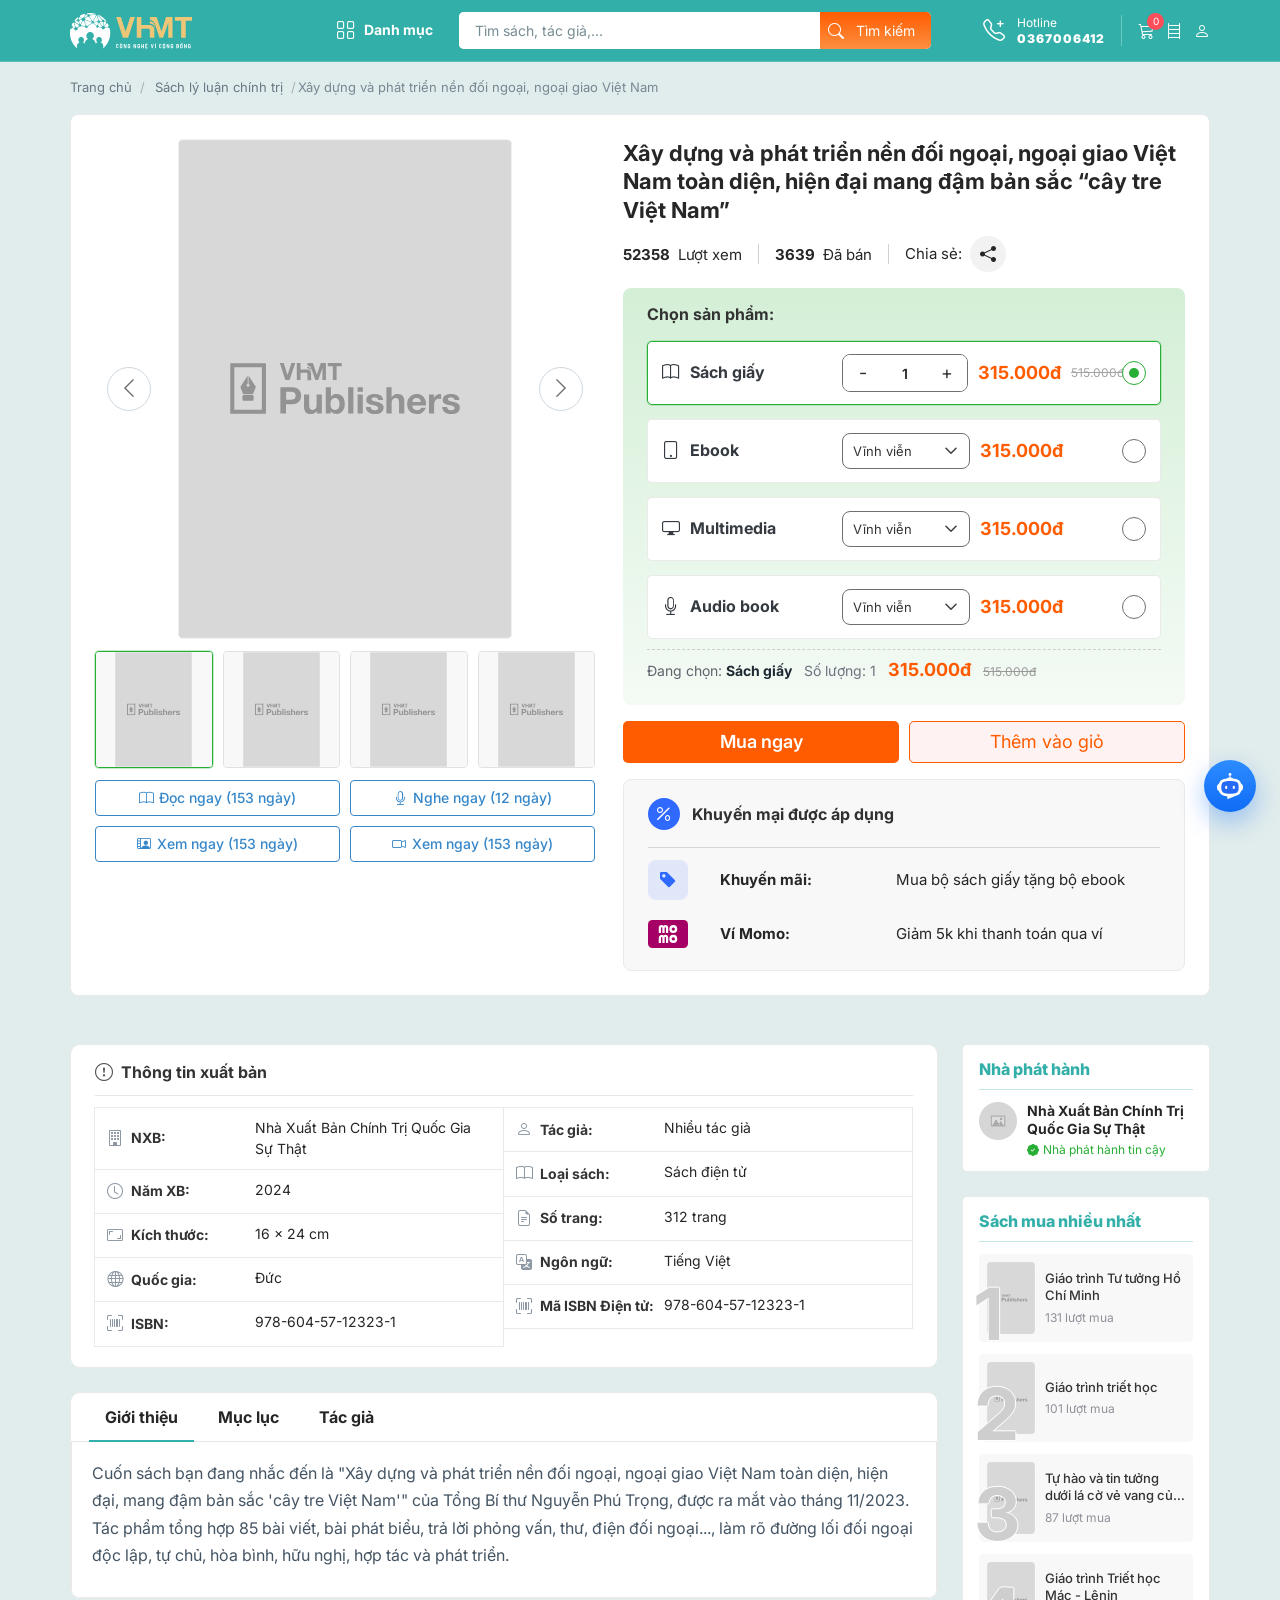
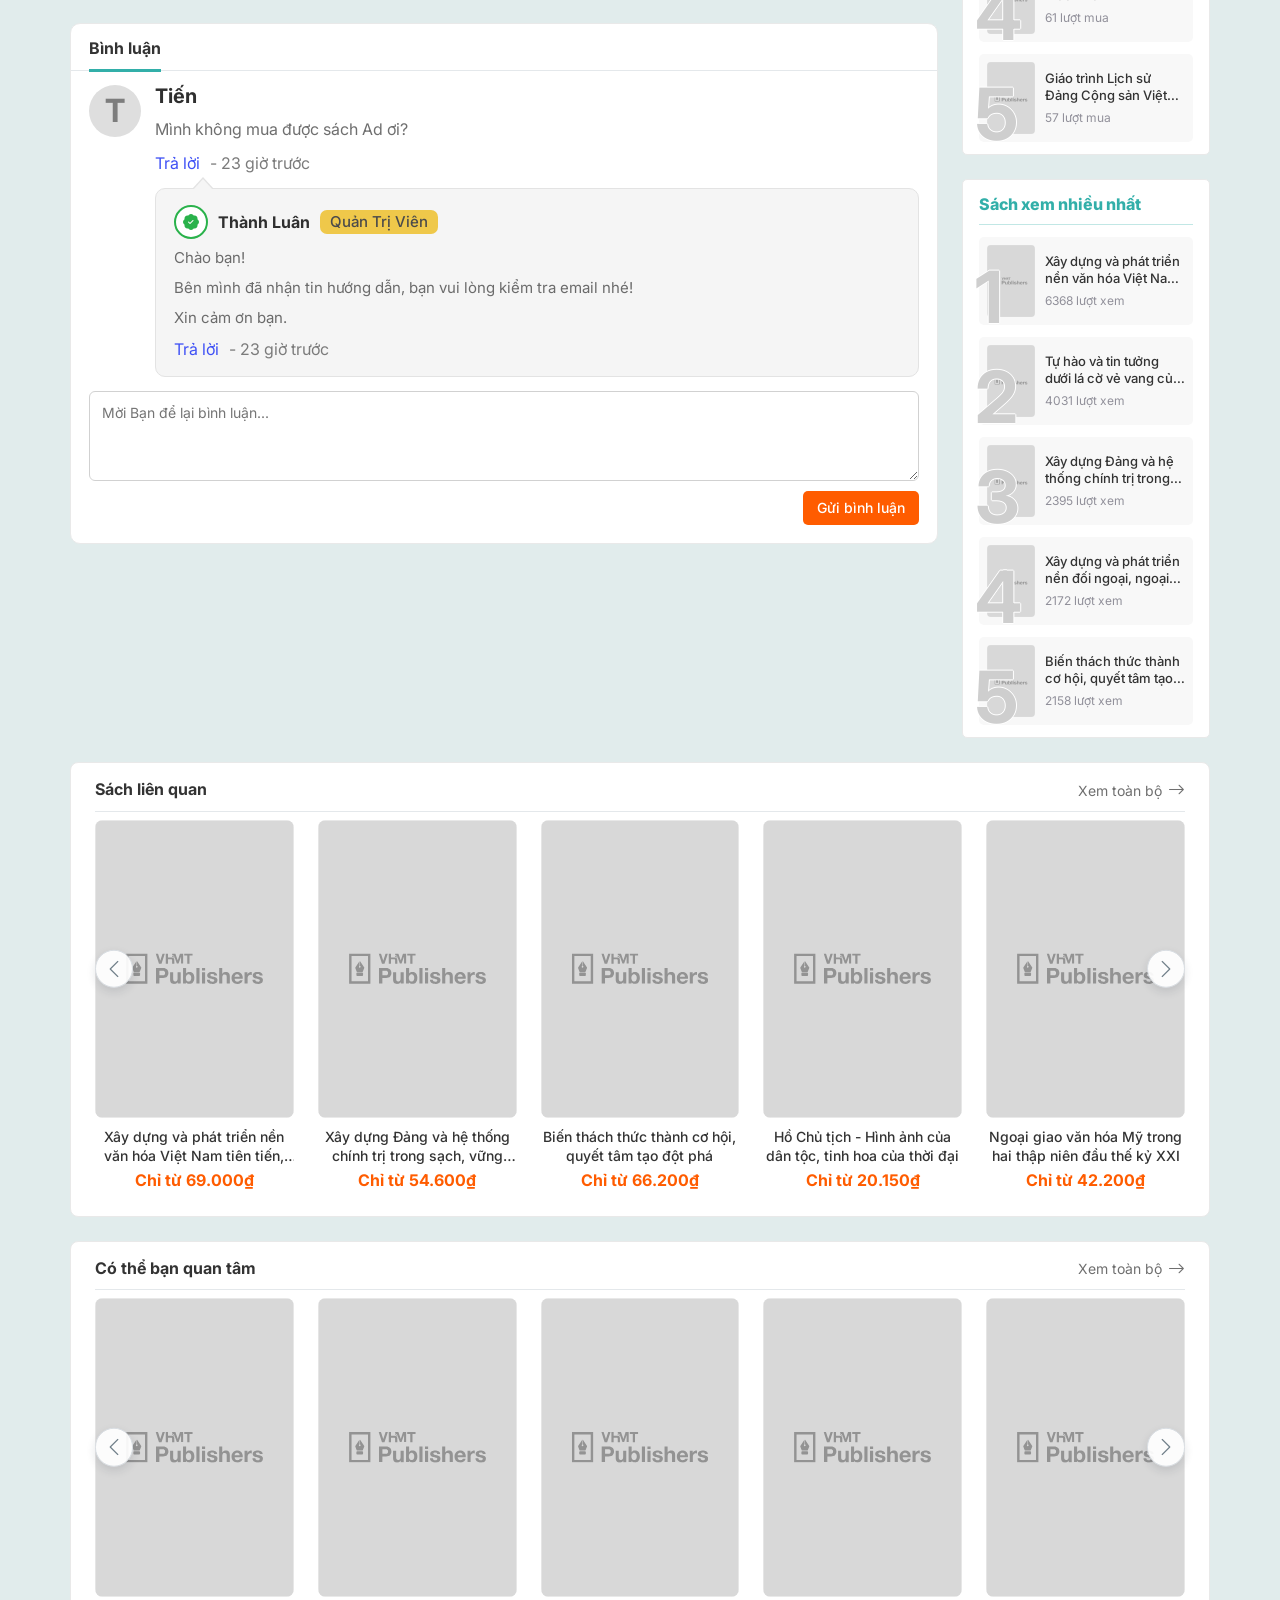
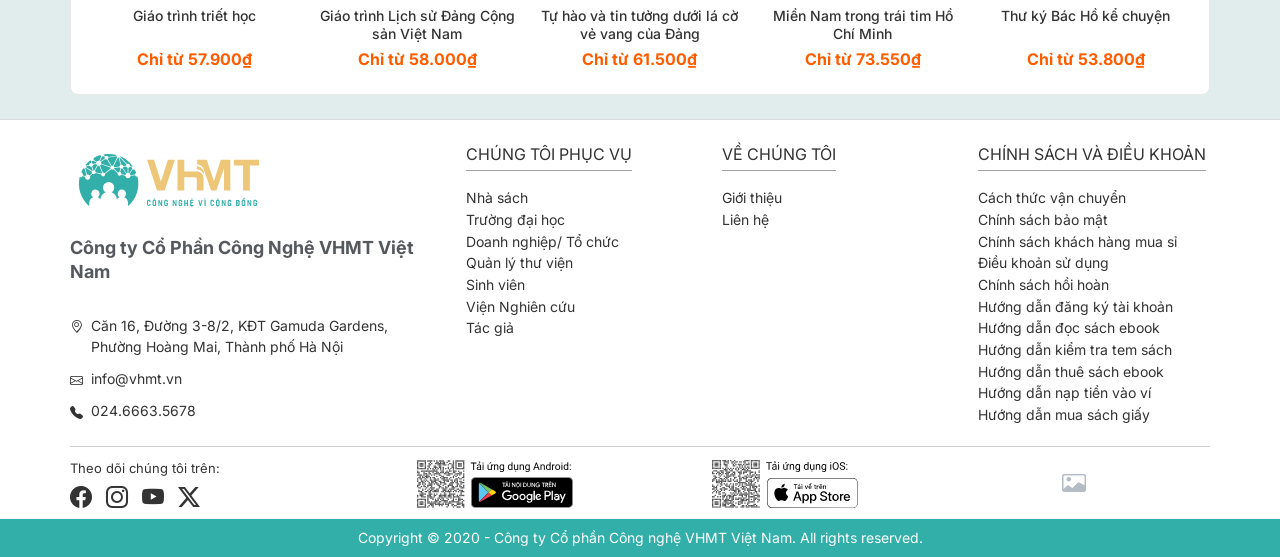
==== commit 166ee5b2: "Demoize links/assets and fix UTF-8 text rendering" ====
--- a/book-detail.html
+++ b/book-detail.html
@@ -1,4 +1,4 @@
-<!doctype html>
+﻿<!doctype html>
 <html lang="vi">
 <head>
   <meta charset="utf-8">
@@ -41,12 +41,12 @@
           </span>
         </a>
         <div class="header-icons">
-          <a class="icon-btn cart" href="https://sachquocgia.vn/checkout/cart" target="_blank" rel="noreferrer" aria-label="Giỏ hàng">
+          <a class="icon-btn cart" href="#" target="_blank" rel="noreferrer" aria-label="Giỏ hàng">
             <i class="bi bi-cart3"></i>
             <em>0</em>
           </a>
-          <a class="icon-btn bookshelf" href="https://sachquocgia.vn/customer/purchased-book" target="_blank" rel="noreferrer" aria-label="Tủ sách"><i class="bi bi-bookshelf"></i></a>
-          <a class="icon-btn account" href="https://sachquocgia.vn/customer/login" target="_blank" rel="noreferrer" aria-label="Tài khoản"><i class="bi bi-person"></i></a>
+          <a class="icon-btn bookshelf" href="#" target="_blank" rel="noreferrer" aria-label="Tủ sách"><i class="bi bi-bookshelf"></i></a>
+          <a class="icon-btn account" href="#" target="_blank" rel="noreferrer" aria-label="Tài khoản"><i class="bi bi-person"></i></a>
         </div>
       </div>
     </div>
@@ -68,7 +68,7 @@
             <div class="bd-gallery-col">
               <div class="bd-cover-frame image-host">
                 <button id="detail-gallery-prev" class="bd-gallery-nav bd-gallery-nav-prev" type="button" aria-label="Ảnh trước"><i class="bi bi-chevron-left"></i></button>
-                <img id="detail-main-image" src="https://images.sachquocgia.vn/Thumbs/2024/2/29/image-20240229010554659.jpg" alt="Bìa sách Xây dựng và phát triển nền đối ngoại, ngoại giao Việt Nam">
+                <img id="detail-main-image" src="assets/img/none-cover.svg" alt="Bìa sách Xây dựng và phát triển nền đối ngoại, ngoại giao Việt Nam">
                 <button id="detail-gallery-next" class="bd-gallery-nav bd-gallery-nav-next" type="button" aria-label="Ảnh sau"><i class="bi bi-chevron-right"></i></button>
               </div>
 
@@ -176,8 +176,7 @@
           </ul>
           <div class="bd-tab-content tab-content">
             <div class="tab-pane fade show active detail-tab-pane" id="detail-intro" role="tabpanel" aria-labelledby="detail-intro-tab" tabindex="0">
-              <p>Cuon sach tuyen chon cac bai phat bieu, bai viet quan trong ve duong loi doi ngoai, ngoai giao cua Viet Nam trong giai doan moi, nhan manh tu tuong xay dung nen ngoai giao toan dien, hien dai va mang dam ban sac dan toc.</p>
-              <p>Noi dung the hien ro quan diem nhat quan ve doc lap, tu chu, hoa binh, hop tac va phat trien; dong thoi lam ro phuong cham cay tre Viet Nam voi goc vung, than chac, canh uyen chuyen trong trien khai cong tac doi ngoai.</p>
+              <p>Cuốn sách bạn đang nhắc đến là "Xây dựng và phát triển nền đối ngoại, ngoại giao Việt Nam toàn diện, hiện đại, mang đậm bản sắc 'cây tre Việt Nam'" của Tổng Bí thư Nguyễn Phú Trọng, được ra mắt vào tháng 11/2023. Tác phẩm tổng hợp 85 bài viết, bài phát biểu, trả lời phỏng vấn, thư, điện đối ngoại..., làm rõ đường lối đối ngoại độc lập, tự chủ, hòa bình, hữu nghị, hợp tác và phát triển.</p>
             </div>
             <div class="tab-pane fade detail-tab-pane" id="detail-toc" role="tabpanel" aria-labelledby="detail-toc-tab" tabindex="0">
               <ol class="detail-toc">
@@ -266,11 +265,10 @@
           <aside class="side-col bd-secondary-side">
             <section class="side-card bd-publisher-card">
               <div class="side-title">Nhà phát hành</div>
-              <a class="bd-publisher-row" href="https://sachquocgia.vn" target="_blank" rel="noreferrer">
-                <img class="lazy-image" data-src="https://images.sachquocgia.vn/Picture/2024/3/21/image-2024032109473682.svg" src="[data-uri]" alt="Nhà phát hành" loading="lazy" decoding="async">
+              <a class="bd-publisher-row" href="#" target="_blank" rel="noreferrer">
+                <img class="lazy-image" data-src="assets/img/logo-nxb.png" src="[data-uri]" alt="Nhà phát hành" loading="lazy" decoding="async">
                 <div>
-                  <strong>Nhà Xuất Bản</strong>
-                  <span>Nhà Xuất Bản Chính Trị Quốc Gia Sự Thật</span>
+                  <strong>Nhà Xuất Bản Chính Trị Quốc Gia Sự Thật</strong>
                   <small><i class="bi bi-patch-check-fill"></i> Nhà phát hành tin cậy</small>
                 </div>
               </a>
@@ -308,34 +306,33 @@
 
           <aside class="side-col bd-secondary-side bd-secondary-side-legacy" aria-hidden="true">
             <section class="side-card bd-publisher-card">
-              <div class="side-title">NhÃ  phÃ¡t hÃ nh</div>
-              <a class="bd-publisher-row" href="https://sachquocgia.vn" target="_blank" rel="noreferrer">
-                <img class="lazy-image" data-src="https://images.sachquocgia.vn/Picture/2024/3/21/image-2024032109473682.svg" src="[data-uri]" alt="Nha phat hanh" loading="lazy" decoding="async">
+              <div class="side-title">Nhà phát hành</div>
+              <a class="bd-publisher-row" href="#" target="_blank" rel="noreferrer">
+                <img class="lazy-image" data-src="assets/img/logo-nxb.png" src="[data-uri]" alt="Nha phat hanh" loading="lazy" decoding="async">
                 <div>
-                  <strong>NhÃ  Xuáº¥t Báº£n</strong>
-                  <span>NhÃ  Xuáº¥t Báº£n ChÃ­nh Trá»‹ Quá»‘c Gia Sá»± Tháº­t</span>
-                  <small><i class="bi bi-patch-check-fill"></i> XÃ¢y dá»±ng</small>
+                  <strong>Nhà Xuất Bản Chính Trị Quốc Gia Sự Thật</strong>
+                  <small><i class="bi bi-patch-check-fill"></i> Xây dựng</small>
                 </div>
               </a>
             </section>
 
             <section class="side-card side-card-rank side-card-rank-buy">
-              <div class="side-title">SÃ¡ch mua nhiá»u nháº¥t</div>
+              <div class="side-title">Sách mua nhiều nhất</div>
               <div id="sidebar-buy"></div>
             </section>
 
             <section class="side-card side-card-rank side-card-rank-view">
-              <div class="side-title">SÃ¡ch xem nhiá»u nháº¥t</div>
+              <div class="side-title">Sách xem nhiều nhất</div>
               <div id="sidebar-view"></div>
             </section>
 
             <section class="side-card side-card-rank-tabs">
               <ul class="nav nav-tabs rank-tabs-nav" role="tablist">
                 <li class="nav-item" role="presentation">
-                  <button class="nav-link active" id="rank-view-tab-btn" data-bs-toggle="tab" data-bs-target="#rank-view-tab-pane" type="button" role="tab" aria-controls="rank-view-tab-pane" aria-selected="true">SÃ¡ch xem nhiá»u</button>
+                  <button class="nav-link active" id="rank-view-tab-btn" data-bs-toggle="tab" data-bs-target="#rank-view-tab-pane" type="button" role="tab" aria-controls="rank-view-tab-pane" aria-selected="true">Sách xem nhiều</button>
                 </li>
                 <li class="nav-item" role="presentation">
-                  <button class="nav-link" id="rank-read-tab-btn" data-bs-toggle="tab" data-bs-target="#rank-read-tab-pane" type="button" role="tab" aria-controls="rank-read-tab-pane" aria-selected="false">SÃ¡ch Ä‘á»c nhiá»u</button>
+                  <button class="nav-link" id="rank-read-tab-btn" data-bs-toggle="tab" data-bs-target="#rank-read-tab-pane" type="button" role="tab" aria-controls="rank-read-tab-pane" aria-selected="false">Sách đọc nhiều</button>
                 </li>
               </ul>
               <div class="tab-content rank-tabs-content">
@@ -353,7 +350,7 @@
         <section class="featured-section detail-related-section">
           <div class="section-heading">
             <h3>Sách liên quan</h3>
-            <a href="https://sachquocgia.vn/" target="_blank" rel="noreferrer">Xem toàn bộ <i class="bi bi-arrow-right" aria-hidden="true"></i></a>
+            <a href="#" target="_blank" rel="noreferrer">Xem toàn bộ <i class="bi bi-arrow-right" aria-hidden="true"></i></a>
           </div>
           <div class="featured-carousel">
             <button id="detail-related-prev" type="button" aria-label="Trước"><i class="bi bi-chevron-left"></i></button>
@@ -367,7 +364,7 @@
         <section class="featured-section detail-related-section">
           <div class="section-heading">
             <h3>Có thể bạn quan tâm</h3>
-            <a href="https://sachquocgia.vn/" target="_blank" rel="noreferrer">Xem toàn bộ <i class="bi bi-arrow-right" aria-hidden="true"></i></a>
+            <a href="#" target="_blank" rel="noreferrer">Xem toàn bộ <i class="bi bi-arrow-right" aria-hidden="true"></i></a>
           </div>
           <div class="featured-carousel">
             <button id="detail-topic-prev" type="button" aria-label="Trước"><i class="bi bi-chevron-left"></i></button>
@@ -382,11 +379,10 @@
       <aside class="side-col" style="display:none !important" aria-hidden="true">
         <section class="side-card bd-publisher-card">
           <div class="side-title">Nhà phát hành</div>
-          <a class="bd-publisher-row" href="https://sachquocgia.vn" target="_blank" rel="noreferrer">
-            <img class="lazy-image" data-src="https://images.sachquocgia.vn/Picture/2024/3/21/image-2024032109473682.svg" src="[data-uri]" alt="Nha phat hanh" loading="lazy" decoding="async">
+          <a class="bd-publisher-row" href="#" target="_blank" rel="noreferrer">
+            <img class="lazy-image" data-src="assets/img/logo-nxb.png" src="[data-uri]" alt="Nha phat hanh" loading="lazy" decoding="async">
             <div>
-              <strong>Nhà Xuất Bản</strong>
-              <span>Nhà Xuất Bản Chính Trị Quốc Gia Sự Thật</span>
+              <strong>Nhà Xuất Bản Chính Trị Quốc Gia Sự Thật</strong>
               <small><i class="bi bi-patch-check-fill"></i> Xây dựng</small>
             </div>
           </a>
@@ -510,3 +506,10 @@
   <script src="assets/js/book-detail.js"></script>
 </body>
 </html>
+
+
+
+
+
+
+
--- a/assets/css/styles.css
+++ b/assets/css/styles.css
@@ -1,3 +1,5 @@
+﻿@import url("https://fonts.googleapis.com/css2?family=Inter:wght@400;500;600;700;800&display=swap");
+
 :root {
   /* Color primitives */
   --green-50: #eef7ee;
@@ -38,8 +40,8 @@
   --gradient-brand: linear-gradient(180deg, var(--color-brand-accent), var(--color-brand-accent-soft));
 
   /* Typography tokens */
-  --font-family-base: "Roboto", sans-serif;
-  --font-family-heading: "Roboto", sans-serif;
+  --font-family-base: "Inter", sans-serif;
+  --font-family-heading: "Inter", sans-serif;
   --font-weight-regular: 400;
   --font-weight-medium: 500;
   --font-weight-bold: 700;
@@ -570,19 +572,26 @@
   border-radius: 8px;
   border: 1px solid #cddfc9;
   overflow: hidden;
+  touch-action: pan-y;
 }
 
 .hero-slides {
   position: relative;
+  display: flex;
   height: 100%;
+  width: 100%;
+  transition: transform 0.45s ease;
+  will-change: transform;
 }
 
 .hero-slide {
-  position: absolute;
-  inset: 0;
-  opacity: 0;
-  transition: opacity 0.45s ease;
+  position: relative;
+  inset: auto;
+  opacity: 1;
   background-color: transparent;
+  flex: 0 0 100%;
+  min-width: 100%;
+  height: 100%;
 }
 
 .hero-slide:nth-child(1),
@@ -592,7 +601,6 @@
 }
 
 .hero-slide.active {
-  opacity: 1;
   z-index: 1;
 }
 
@@ -925,12 +933,12 @@
 
 #detail-related-prev,
 #detail-topic-prev {
-  left: -10px;
+  left: 0;
 }
 
 #detail-related-next,
 #detail-topic-next {
-  right: -10px;
+  right: 0;
 }
 
 .featured-carousel button:hover,
@@ -1175,6 +1183,8 @@
   grid-template-columns: 1fr;
   gap: 10px;
   margin-top: 10px;
+  border-radius: 5px;
+  overflow: hidden;
 }
 
 .side-card-rank-tabs {
@@ -1329,17 +1339,21 @@
   padding: 0;
   list-style: none;
   display: flex;
-  flex-wrap: wrap;
+  flex-wrap: nowrap;
   align-items: center;
   gap: 8px;
   font-size: 13px;
   color: #788792;
+  overflow: hidden;
+  white-space: nowrap;
 }
 
 .breadcrumb li {
   display: inline-flex;
   align-items: center;
   gap: 8px;
+  min-width: 0;
+  flex: 0 0 auto;
 }
 
 .breadcrumb li + li::before {
@@ -1350,11 +1364,27 @@
 
 .breadcrumb a {
   color: #687884;
+  display: inline-block;
+  min-width: 0;
+  max-width: 100%;
+  overflow: hidden;
+  text-overflow: ellipsis;
+  white-space: nowrap;
 }
 
 .breadcrumb a:hover,
 .breadcrumb a:focus-visible {
   color: var(--primary);
+}
+
+.breadcrumb li:last-child {
+  display: block;
+  flex: 1 1 auto;
+  min-width: 0;
+  max-width: 100%;
+  overflow: hidden;
+  text-overflow: ellipsis;
+  white-space: nowrap;
 }
 
 .detail-layout {
@@ -1724,8 +1754,12 @@
   gap: 6px;
 }
 
-.detail-toc li {
-  padding-left: 2px;
+
+
+#detail-intro p,
+#detail-toc .detail-toc li {
+  font-size: 16px;
+  line-height: 1.7;
 }
 
 .detail-related-section .featured-carousel {
@@ -2013,7 +2047,7 @@
   }
 }
 
-@media (max-width: 900px) {
+@media (max-width: 1028px) {
   .header-row {
     grid-template-columns: minmax(0, 1fr) auto;
     grid-template-areas:
@@ -2040,10 +2074,11 @@
     gap: 8px;
     align-items: center;
     border-radius: 0;
-    padding: 10px 0;
+    width: auto;
+    margin-left: calc(-1 * var(--container-gutter));
+    margin-right: calc(-1 * var(--container-gutter));
+    padding: 10px var(--container-gutter);
     background: #fff;
-    width: 100%;
-    margin: 0;
   }
 
   .category-dropdown-wrap {
@@ -2239,14 +2274,14 @@
   #good-books-prev,
   #detail-related-prev,
   #detail-topic-prev {
-    left: -6px;
+    left: 0;
   }
 
   #featured-next,
   #good-books-next,
   #detail-related-next,
   #detail-topic-next {
-    right: -6px;
+    right: 0;
   }
 
   .shelf-book {
@@ -2318,14 +2353,14 @@
   #good-books-prev,
   #detail-related-prev,
   #detail-topic-prev {
-    left: -2px;
+    left: 0;
   }
 
   #featured-next,
   #good-books-next,
   #detail-related-next,
   #detail-topic-next {
-    right: -2px;
+    right: 0;
   }
 
   .shelf-heading-actions {
@@ -2418,27 +2453,13 @@
     display: flex;
     flex-direction: row;
     grid-area: search;
-    width: 100%;
-    margin: 0;
-    padding: 10px 0;
-    background: transparent;
+    width: auto;
+    margin-left: calc(-1 * var(--container-gutter));
+    margin-right: calc(-1 * var(--container-gutter));
+    padding: 10px var(--container-gutter);
+    background: #fff;
     gap: 8px;
     align-items: center;
-    position: relative;
-    z-index: 0;
-  }
-
-  .header-search-group::before {
-    content: "";
-    position: absolute;
-    top: 0;
-    bottom: 0;
-    left: 50%;
-    width: 100vw;
-    transform: translateX(-50%);
-    background: #fff;
-    z-index: -1;
-    pointer-events: none;
   }
 
   .search-wrap {
@@ -2581,7 +2602,7 @@
 
 @media (max-width: 768px) {
   .container {
-    width: min(1232px, calc(100% - 16px));
+    width: min(1232px, calc(100% - (var(--container-gutter) * 2)));
   }
 
   .hero-main {
@@ -2783,7 +2804,7 @@
     width: 100%;
     height: 100%;
     aspect-ratio: auto;
-    object-fit: contain;
+    object-fit: cover;
   }
 
   .hero-side,
@@ -4044,7 +4065,7 @@
 
   .detail-page-v2 .bd-gallery-col {
     width: 100%;
-    max-width: 520px;
+    max-width: 100%;
     margin-left: auto;
     margin-right: auto;
   }
@@ -4135,6 +4156,51 @@
 }
 
 @media (max-width: 768px) {
+  .detail-page-v2 .main-col,
+  .detail-page-v2 .bd-product-card {
+    width: 100%;
+    max-width: 100%;
+    min-width: 0;
+    overflow-x: hidden;
+  }
+
+  .detail-page-v2 .bd-product-grid,
+  .detail-page-v2 .bd-gallery-col,
+  .detail-page-v2 .bd-summary-col,
+  .detail-page-v2 .bd-thumb-list {
+    width: 100%;
+    max-width: 100%;
+    min-width: 0;
+  }
+
+  .detail-page-v2 .bd-summary-head h1 {
+    overflow-wrap: anywhere;
+    word-break: break-word;
+  }
+
+  .detail-page-v2 .bd-meta-line,
+  .detail-page-v2 .bd-variant-card,
+  .detail-page-v2 .bd-variant-row,
+  .detail-page-v2 #detail-active-price {
+    max-width: 100%;
+    min-width: 0;
+  }
+
+  .detail-page-v2 .bd-cover-frame {
+    width: 100%;
+    max-width: 100%;
+    margin-left: auto;
+    margin-right: auto;
+  }
+
+  .detail-page-v2 .bd-thumb-list {
+    display: none !important;
+  }
+
+  .detail-page-v2 .bd-gallery-col {
+    gap: 10px;
+  }
+
   .detail-page-v2 .bd-tabs .detail-tabs-nav {
     padding: 0 10px;
   }
@@ -4240,9 +4306,47 @@
     font-size: 16px;
     margin-top: -2px;
   }
+
+  /* Detail mobile: unify body typography for easier reading */
+  .detail-page-v2 .bd-product-card p,
+  .detail-page-v2 .bd-product-card span,
+  .detail-page-v2 .bd-product-card strong,
+  .detail-page-v2 .bd-product-card li,
+  .detail-page-v2 .bd-product-card a,
+  .detail-page-v2 .bd-product-card button,
+  .detail-page-v2 .bd-secondary-main p,
+  .detail-page-v2 .bd-secondary-main span,
+  .detail-page-v2 .bd-secondary-main strong,
+  .detail-page-v2 .bd-secondary-main li,
+  .detail-page-v2 .bd-secondary-main a,
+  .detail-page-v2 .bd-secondary-main button,
+  .detail-page-v2 .bd-secondary-side p,
+  .detail-page-v2 .bd-secondary-side span,
+  .detail-page-v2 .bd-secondary-side strong,
+  .detail-page-v2 .bd-secondary-side li,
+  .detail-page-v2 .bd-secondary-side a,
+  .detail-page-v2 .bd-secondary-side button,
+  .detail-page-v2 .bd-comment-card p,
+  .detail-page-v2 .bd-comment-card span,
+  .detail-page-v2 .bd-comment-card strong,
+  .detail-page-v2 .bd-comment-card a {
+    font-size: 16px !important;
+    line-height: 1.55;
+  }
 }
 
 @media (max-width: 480px) {
+  .detail-page-v2 .bd-cover-frame {
+    width: 100%;
+    max-width: 100%;
+  }
+
+  .detail-page-v2 .bd-thumb-btn,
+  .detail-page-v2 .bd-thumb-btn-more {
+    flex: 0 0 calc((100% - 16px) / 3);
+    max-width: calc((100% - 16px) / 3);
+  }
+
   .detail-page-v2 .bd-gallery-nav {
     width: 40px;
     height: 40px;
@@ -4258,20 +4362,43 @@
   }
 
   .detail-page-v2 .bd-info-row {
-    grid-template-columns: 116px minmax(0, 1fr);
+    grid-template-columns: minmax(132px, 42%) minmax(0, 1fr);
     gap: 6px;
     padding: 9px 10px;
     align-items: start;
   }
 
   .detail-page-v2 .bd-info-row strong {
-    white-space: nowrap;
+    white-space: normal;
+    align-items: flex-start;
   }
 
   .detail-page-v2 .bd-select-control,
   .detail-page-v2 .bd-qty-control input,
   .detail-page-v2 .bd-publisher-row span {
     font-size: 14px;
+  }
+
+  .detail-page-v2 .bd-variant-row {
+    grid-template-columns: minmax(0, 1fr) 40px;
+  }
+
+  .detail-page-v2 .bd-variant-row.active .bd-variant-left {
+    grid-template-columns: minmax(0, 1fr) auto;
+    column-gap: 8px;
+  }
+
+  .detail-page-v2 .bd-variant-row.active .bd-variant-price-group {
+    justify-self: end;
+    min-width: 0;
+  }
+
+  .detail-page-v2 .bd-variant-row .bd-variant-price-group strong {
+    font-size: 16px;
+  }
+
+  .detail-page-v2 .bd-variant-row.active .bd-old-price {
+    display: none;
   }
 }
 
@@ -4312,6 +4439,18 @@
   overflow: hidden;
   transform: translateZ(0);
   border: 0;
+}
+
+.ai-chatbot-fab::after {
+  content: "";
+  position: absolute;
+  inset: -6px;
+  border-radius: 50%;
+  border: 2px solid rgba(45, 140, 255, 0.42);
+  opacity: 0;
+  transform: scale(0.96);
+  pointer-events: none;
+  animation: aiFabPulse 2.2s ease-out infinite;
 }
 
 .ai-chatbot-fab-glass {
@@ -4359,48 +4498,17 @@
   width: 26px;
   height: 26px;
   object-fit: contain;
-  opacity: 0;
-  transform: scale(0.65);
-}
-
-.ai-chatbot-fab.is-intro-playing {
-  animation: aiFabDrift 2.4s cubic-bezier(0.2, 0.7, 0.25, 1) infinite;
-}
-
-.ai-chatbot-fab.is-intro-playing .ai-chatbot-fab-glass {
   opacity: 1;
   transform: scale(1);
-  animation: aiGlassShift 2.3s ease-in-out infinite;
-}
-
-.ai-chatbot-fab.is-intro-playing .ai-chatbot-fab-orb {
-  animation: aiSiriCore 1.15s ease-in-out infinite;
-}
-
-.ai-chatbot-fab.is-intro-playing .ai-chatbot-fab-orb::before {
-  animation: aiSiriRing 1.6s ease-out infinite;
-}
-
-.ai-chatbot-fab.is-intro-playing .ai-chatbot-fab-orb::after {
-  animation: aiSiriRing 1.6s ease-out infinite 0.45s;
-}
-
-.ai-chatbot-fab.is-intro-done .ai-chatbot-fab-orb {
-  opacity: 0;
-  transform: scale(1.58);
-  transition: opacity 0.52s ease, transform 0.52s ease;
-}
-
-.ai-chatbot-fab.is-intro-done .ai-chatbot-fab-glass {
-  opacity: 0;
-  transform: scale(1.28);
-  transition: opacity 0.5s ease, transform 0.5s ease;
-}
-
-.ai-chatbot-fab.is-intro-done .ai-chatbot-fab-icon {
-  opacity: 1;
-  transform: scale(1);
-  transition: opacity 0.44s ease, transform 0.44s ease;
+}
+
+.ai-chatbot-fab-glass,
+.ai-chatbot-fab-orb {
+  display: none;
+}
+
+.ai-chatbot-fab.is-attention {
+  animation: aiFabAttention 1.25s ease-in-out infinite;
 }
 
 @keyframes aiFabDrift {
@@ -4415,6 +4523,33 @@
   100% {
     transform: translateY(0) scale(1);
     box-shadow: 0 12px 26px rgba(15, 108, 246, 0.34);
+  }
+}
+
+@keyframes aiFabPulse {
+  0% {
+    opacity: 0.52;
+    transform: scale(0.92);
+  }
+  70% {
+    opacity: 0;
+    transform: scale(1.3);
+  }
+  100% {
+    opacity: 0;
+    transform: scale(1.36);
+  }
+}
+
+@keyframes aiFabAttention {
+  0% {
+    transform: scale(1);
+  }
+  50% {
+    transform: scale(1.14);
+  }
+  100% {
+    transform: scale(1);
   }
 }
 
@@ -4483,7 +4618,10 @@
 }
 
 .ai-chatbot-panel.is-expanded {
-  width: min(820px, calc(100vw - 40px));
+  width: min(1080px, calc(100vw - 32px));
+  height: min(900px, calc(100vh - 32px));
+  right: 16px;
+  bottom: 16px;
 }
 
 .ai-chatbot-head {
@@ -4491,16 +4629,16 @@
   align-items: center;
   justify-content: space-between;
   gap: 12px;
-  padding: 14px 16px;
-  border-bottom: 1px solid var(--ai-line);
-  background: #fff;
+  padding: 14px 18px;
+  border-bottom: 0;
+  background: linear-gradient(180deg, #2d6ce8 0%, #134bc5 100%);
 }
 
 .ai-chatbot-title {
   display: inline-flex;
   align-items: center;
   gap: 10px;
-  color: var(--ai-text);
+  color: #fff;
 }
 
 .ai-chatbot-title strong {
@@ -4509,19 +4647,19 @@
 }
 
 .ai-chatbot-title-icon {
-  width: 40px;
-  height: 40px;
-  border-radius: 50%;
-  background: linear-gradient(180deg, #2d8cff 0%, #0f6cf6 100%);
-  box-shadow: 0 8px 16px rgba(15, 108, 246, 0.28);
+  width: 32px;
+  height: 32px;
+  border-radius: 0;
+  background: transparent;
+  box-shadow: none;
   display: inline-flex;
   align-items: center;
   justify-content: center;
 }
 
 .ai-chatbot-title-icon img {
-  width: 22px;
-  height: 22px;
+  width: 32px;
+  height: 32px;
   object-fit: contain;
 }
 
@@ -4543,8 +4681,8 @@
   height: 38px;
   border-radius: 50%;
   border: 0;
-  background: #f3f5f8;
-  color: #111827;
+  background: rgba(255, 255, 255, 0.94);
+  color: #0f172a;
   display: inline-flex;
   align-items: center;
   justify-content: center;
@@ -4557,7 +4695,7 @@
 }
 
 .ai-chatbot-empty {
-  padding: 18px 18px 8px;
+  padding: 48px 12px 6px;
   text-align: center;
 }
 
@@ -4566,36 +4704,51 @@
 }
 
 .ai-chatbot-empty-icon {
-  width: 56px;
-  height: 56px;
-  margin: 0 auto 10px;
-  border-radius: 16px;
-  background: linear-gradient(180deg, #ffd27b 0%, #f59e0b 100%);
+  width: 60px;
+  height: 60px;
+  margin: 0 auto 8px;
+  border-radius: 12px;
+  background: linear-gradient(180deg, #2d8cff 0%, #0f6cf6 100%);
   color: #fff;
-  font-size: 28px;
+  box-shadow: 0 8px 16px rgba(15, 108, 246, 0.2);
   display: grid;
   place-items: center;
+}
+
+.ai-chatbot-empty-icon img {
+  width: 34px;
+  height: 34px;
+  object-fit: contain;
 }
 
 .ai-chatbot-empty h4 {
   margin: 0;
-  font-size: 40px;
-  font-size: clamp(30px, 3vw, 46px);
+  max-width: 620px;
+  margin-inline: auto;
+  font-size: 16px;
+  line-height: 1.45;
+  font-weight: 700;
   color: #0f172a;
 }
 
 .ai-chatbot-empty p {
-  margin: 8px auto 0;
-  max-width: 320px;
-  font-size: 16px;
+  margin: 14px auto 0;
+  max-width: 640px;
+  font-size: 14px;
+  line-height: 1.45;
+  font-weight: 400;
   color: #6b7280;
 }
 
 .ai-chatbot-thread {
   min-height: 0;
-  overflow: auto;
-  padding: 12px 16px;
-  display: grid;
+  overflow-y: scroll;
+  overflow-x: hidden;
+  scrollbar-gutter: stable;
+  padding: 20px 16px 14px;
+  display: flex;
+  flex-direction: column;
+  justify-content: flex-start;
   gap: 10px;
 }
 
@@ -4604,7 +4757,7 @@
 }
 
 .ai-msg-user {
-  justify-content: flex-end;
+  justify-content: flex-start;
 }
 
 .ai-msg-bot {
@@ -4613,70 +4766,104 @@
 
 .ai-msg-bubble {
   max-width: 88%;
-  border-radius: 14px;
+  border-radius: 22px;
   padding: 10px 12px;
   font-size: 14px;
   line-height: 1.45;
 }
 
 .ai-msg-user .ai-msg-bubble {
-  background: var(--ai-user-bubble);
+  background: #dbe0e7;
+  color: #1e293b;
+}
+
+.ai-msg-bot .ai-msg-bubble {
+  background: rgba(15, 108, 246, 0.1);
+  color: #111827;
+}
+
+.ai-chatbot-thread::-webkit-scrollbar {
+  width: 8px;
+}
+
+.ai-chatbot-thread::-webkit-scrollbar-thumb {
+  background: rgba(100, 116, 139, 0.55);
+  border-radius: 999px;
+}
+
+.ai-chatbot-thread::-webkit-scrollbar-track {
+  background: rgba(226, 232, 240, 0.7);
+  border-radius: 999px;
+}
+
+.ai-msg-user-query {
+  gap: 12px;
+  align-items: flex-start;
+}
+
+.ai-msg-avatar {
+  width: 48px;
+  height: 48px;
+  margin-top: 2px;
+  border-radius: 50%;
+  background: linear-gradient(180deg, #efb73a 0%, #b77300 100%);
   color: #fff;
-}
-
-.ai-msg-bot .ai-msg-bubble {
-  background: var(--ai-bot-bubble);
-  color: #111827;
-}
-
-.ai-msg-typing {
-  gap: 6px;
-  padding: 8px 10px;
-  width: fit-content;
-  border-radius: 999px;
-  background: #eef2f7;
-}
-
-.ai-msg-typing span {
-  width: 7px;
-  height: 7px;
-  border-radius: 50%;
-  background: #94a3b8;
-  animation: aiTyping 1.15s infinite ease-in-out;
-}
-
-.ai-msg-typing span:nth-child(2) {
-  animation-delay: 0.14s;
-}
-
-.ai-msg-typing span:nth-child(3) {
-  animation-delay: 0.28s;
-}
-
-@keyframes aiTyping {
-  0%, 80%, 100% { transform: translateY(0); opacity: 0.6; }
-  40% { transform: translateY(-4px); opacity: 1; }
+  display: inline-flex;
+  align-items: center;
+  justify-content: center;
+  flex: 0 0 48px;
+}
+
+.ai-msg-avatar i {
+  font-size: 23px;
+  line-height: 1;
+}
+
+.ai-msg-status .ai-msg-bubble {
+  background: #1e57d8;
+  color: #fff;
+  max-width: 84%;
+  margin-left: 60px;
 }
 
 .ai-chatbot-starters {
-  padding: 8px 16px 12px;
-  display: grid;
-  gap: 8px;
+  padding: 10px 24px 16px;
+  display: grid;
+  gap: 10px;
+}
+
+.ai-chatbot-starters.is-hidden {
+  display: none;
 }
 
 .ai-chatbot-starters button {
   border: 1px solid var(--ai-line);
-  border-radius: 12px;
-  background: #f7f8fb;
+  border-radius: 16px;
+  background: #eef1f7;
   text-align: left;
-  padding: 10px 12px;
+  padding: 12px 14px;
   font-size: 14px;
+  line-height: 1.35;
+  font-weight: 600;
   color: #111827;
+  display: grid;
+  grid-template-columns: 28px minmax(0, 1fr);
+  align-items: center;
+  gap: 12px;
+}
+
+.ai-chatbot-starters button i {
+  font-size: 16px;
+  color: #64748b;
+}
+
+.ai-chatbot-starters button span {
+  display: block;
 }
 
 .ai-chatbot-composer {
   border-top: 1px solid var(--ai-line);
-  padding: 10px 12px 12px;
+  padding: 12px 14px 14px;
   display: grid;
   grid-template-columns: 1fr auto;
   gap: 8px;
@@ -4693,12 +4880,14 @@
   resize: none;
   height: 42px;
   min-height: 42px;
-  max-height: 110px;
-  border: 1px solid rgba(25, 118, 243, 0.3);
-  background: rgba(25, 118, 243, 0.08);
-  border-radius: 12px;
+  max-height: 180px;
+  overflow-y: hidden;
+  border: 1px solid #e2e8f0;
+  background: #f3f4f6;
+  border-radius: 20px;
   padding: 10px 44px 10px 12px;
   font-size: 14px;
+  color: #334155;
   line-height: 1.4;
   width: 100%;
 }
@@ -4716,7 +4905,7 @@
   transform: translateY(-50%);
   width: 18px;
   height: 18px;
-  opacity: 0.8;
+  opacity: 0.75;
   pointer-events: none;
 }
 
@@ -4733,6 +4922,9 @@
   border: 0;
   background: var(--ai-blue);
   color: #fff;
+  display: inline-flex;
+  align-items: center;
+  justify-content: center;
 }
 
 .ai-file-list,
@@ -4797,6 +4989,463 @@
   font-size: 13px;
 }
 
+.ai-knowledge-card {
+  display: grid;
+  gap: 10px;
+}
+
+.ai-discipline-section {
+  display: grid;
+  gap: 6px;
+}
+
+.ai-discipline-section h5 {
+  margin: 2px 0 0;
+  font-size: 16px;
+  line-height: 1.4;
+  color: #111827;
+}
+
+.ai-discipline-section p {
+  margin: 0;
+  font-size: 14px;
+  line-height: 1.55;
+  color: #1f2937;
+}
+
+.ai-inline-fig {
+  border: 0;
+  background: #f1f5f9;
+  color: #4b5563;
+  border-radius: 999px;
+  padding: 2px 9px;
+  font-size: 12px;
+  line-height: 1.3;
+  vertical-align: baseline;
+}
+
+.ai-inline-fig:hover {
+  background: #e2e8f0;
+}
+
+.ai-knowledge-title {
+  margin: 0;
+  font-weight: 700;
+  color: #111827;
+}
+
+.ai-knowledge-book {
+  margin: 0;
+  font-size: 14px;
+  color: #1f2937;
+}
+
+.ai-knowledge-publication {
+  margin: 0;
+  padding: 0;
+  list-style: none;
+  border: 1px solid #e5e7eb;
+  border-radius: 10px;
+  overflow: hidden;
+}
+
+.ai-knowledge-publication li {
+  display: grid;
+  grid-template-columns: 112px 1fr;
+  gap: 8px;
+  padding: 8px 10px;
+  border-bottom: 1px solid #edf0f4;
+}
+
+.ai-knowledge-publication li:last-child {
+  border-bottom: 0;
+}
+
+.ai-knowledge-publication span {
+  font-size: 13px;
+  color: #6b7280;
+}
+
+.ai-knowledge-publication strong {
+  font-size: 13px;
+  color: #111827;
+}
+
+.ai-knowledge-section h5 {
+  margin: 0 0 6px;
+  font-size: 14px;
+  color: #111827;
+}
+
+.ai-knowledge-section ol {
+  margin: 0;
+  padding-left: 18px;
+  display: grid;
+  gap: 8px;
+}
+
+.ai-knowledge-section li p {
+  margin: 0;
+  color: #1f2937;
+}
+
+.ai-fig-tags {
+  margin-top: 6px;
+  display: flex;
+  flex-wrap: wrap;
+  gap: 6px;
+}
+
+.ai-fig-tag {
+  border-radius: 999px;
+  background: #eef2ff;
+  color: #334155;
+  font-size: 12px;
+  line-height: 1;
+  padding: 5px 8px;
+}
+
+.ai-figure-grid {
+  display: grid;
+  grid-template-columns: repeat(3, minmax(0, 1fr));
+  gap: 8px;
+}
+
+.ai-figure-card {
+  border: 1px solid #dbe3ef;
+  border-radius: 10px;
+  background: linear-gradient(160deg, #f8fbff 0%, #ecf5ff 100%);
+  padding: 8px;
+  min-height: 68px;
+  display: grid;
+  align-content: start;
+  gap: 6px;
+}
+
+.ai-figure-badge {
+  display: inline-flex;
+  align-items: center;
+  justify-content: center;
+  width: fit-content;
+  padding: 3px 8px;
+  border-radius: 999px;
+  background: #0ea5e9;
+  color: #fff;
+  font-size: 11px;
+  line-height: 1;
+  font-weight: 700;
+}
+
+.ai-figure-card p {
+  margin: 0;
+  font-size: 12px;
+  line-height: 1.35;
+  color: #334155;
+}
+
+.ai-figure-card-btn {
+  text-align: left;
+  cursor: pointer;
+}
+
+.ai-figure-card-btn:hover {
+  border-color: #99b8f2;
+  transform: translateY(-1px);
+}
+
+.ai-quote-title {
+  margin: 6px 0 0;
+  font-size: 15px;
+  color: #0f172a;
+}
+
+.ai-quote-image-grid {
+  display: grid;
+  grid-template-columns: repeat(3, minmax(0, 1fr));
+  gap: 10px;
+}
+
+.ai-quote-image-card {
+  border: 1px solid #dbe3ef;
+  border-radius: 10px;
+  background: #fff;
+  padding: 6px;
+  text-align: left;
+  display: grid;
+  gap: 6px;
+  cursor: pointer;
+}
+
+.ai-quote-image-card img {
+  width: 100%;
+  aspect-ratio: 4 / 3;
+  object-fit: cover;
+  border-radius: 8px;
+}
+
+.ai-quote-image-card span {
+  font-size: 12px;
+  color: #334155;
+}
+
+.ai-related-pdf-list {
+  display: grid;
+  grid-template-columns: repeat(3, minmax(0, 1fr));
+  gap: 8px;
+}
+
+.ai-related-pdf-chip {
+  width: 100%;
+  max-width: 100%;
+  text-align: left;
+}
+
+.ai-report-cta-chip {
+  margin-top: 14px;
+  border: 1px solid rgba(37, 99, 235, 0.3);
+  border-radius: 999px;
+  background: #fff;
+  color: #2563eb;
+  padding: 10px 18px;
+  display: inline-flex;
+  align-items: center;
+  gap: 10px;
+  width: fit-content;
+  max-width: 100%;
+  font-size: 16px;
+  font-weight: 700;
+  letter-spacing: 0;
+  white-space: nowrap;
+  cursor: pointer;
+}
+
+.ai-report-cta-chip i {
+  font-size: 20px;
+  line-height: 1;
+}
+
+.ai-report-cta-chip:hover {
+  background: #f8fbff;
+}
+
+.ai-knowledge-source {
+  display: inline-flex;
+  align-items: center;
+  gap: 8px;
+  width: fit-content;
+  border: 1px solid #dbe3ef;
+  border-radius: 10px;
+  background: #fff;
+  padding: 8px 10px;
+  font-size: 13px;
+  color: #1f2937;
+}
+
+.ai-fig-modal {
+  width: min(1380px, 100%);
+  max-height: min(86vh, 980px);
+  grid-template-rows: auto 1fr auto;
+}
+
+.ai-fig-body {
+  background: #fff;
+  padding: 22px 26px 12px;
+}
+
+.ai-fig-content {
+  border: 1px solid #e5e7eb;
+  border-radius: 16px;
+  padding: 22px 20px;
+  max-height: min(62vh, 680px);
+  overflow: auto;
+}
+
+.ai-fig-content p {
+  margin: 0 0 12px;
+  font-size: 16px;
+  line-height: 1.5;
+  color: #111827;
+}
+
+.ai-fig-content p:last-child {
+  margin-bottom: 0;
+}
+
+.ai-report-draft {
+  border: 1px solid #e5e7eb;
+  border-radius: 16px;
+  padding: 22px 20px;
+  max-height: min(62vh, 680px);
+  overflow: auto;
+  background: #fff;
+  font-family: "Times New Roman", Times, serif;
+  color: #111827;
+}
+
+.ai-report-draft h4 {
+  margin: 0 0 10px;
+  font-size: 28px;
+  line-height: 1.2;
+  font-weight: 700;
+}
+
+.ai-report-draft-meta {
+  margin: 0 0 18px;
+  font-size: 18px;
+  line-height: 1.45;
+  color: #374151;
+  font-style: italic;
+}
+
+.ai-report-draft-section + .ai-report-draft-section {
+  margin-top: 16px;
+}
+
+.ai-report-draft-section h5 {
+  margin: 0 0 8px;
+  font-size: 23px;
+  line-height: 1.3;
+  font-weight: 700;
+}
+
+.ai-report-draft-section p {
+  margin: 0 0 8px;
+  font-size: 21px;
+  line-height: 1.6;
+}
+
+.ai-report-draft-section p:last-child {
+  margin-bottom: 0;
+}
+
+.ai-fig-footer {
+  border-top: 1px solid #e5e7eb;
+  padding: 12px 18px;
+  background: #fff;
+  display: flex;
+  align-items: center;
+  gap: 10px;
+  justify-content: space-between;
+}
+
+.ai-fig-footer .ai-source-file-chip {
+  width: fit-content;
+  max-width: calc(100% - 232px);
+  text-align: left;
+}
+
+.ai-source-file-chip {
+  border: 1px solid #dbe3ef;
+  background: #fff;
+  cursor: pointer;
+  display: inline-flex;
+  align-items: center;
+  gap: 8px;
+  border-radius: 10px;
+  padding: 8px 10px;
+  min-height: 40px;
+}
+
+.ai-source-file-chip img {
+  width: 22px;
+  height: 22px;
+  flex: 0 0 22px;
+}
+
+.ai-source-file-chip span {
+  display: inline-block;
+  white-space: nowrap;
+  overflow: hidden;
+  text-overflow: ellipsis;
+  max-width: min(92vw, 780px);
+}
+
+.ai-fig-actions {
+  display: inline-flex;
+  align-items: center;
+  gap: 8px;
+  flex-shrink: 0;
+}
+
+.ai-fig-actions[hidden] {
+  display: none !important;
+}
+
+.ai-pdf-modal {
+  width: min(1240px, 100%);
+  max-height: min(94vh, 980px);
+  grid-template-rows: auto 1fr;
+}
+
+.ai-pdf-body {
+  padding: 10px;
+  background: #f8fafc;
+}
+
+.ai-pdf-iframe {
+  min-height: min(84vh, 900px);
+  border-radius: 8px;
+}
+
+.ai-image-modal {
+  width: min(1240px, 100%);
+  max-height: min(94vh, 980px);
+  grid-template-rows: auto 1fr;
+}
+
+.ai-image-body {
+  padding: 12px;
+  background: #0b1020;
+  display: grid;
+  place-items: center;
+}
+
+.ai-image-preview {
+  max-width: 100%;
+  max-height: min(82vh, 860px);
+  width: auto;
+  height: auto;
+  object-fit: contain;
+  border-radius: 10px;
+  background: #fff;
+}
+
+.ai-toast-wrap {
+  position: fixed;
+  right: 96px;
+  bottom: 92px;
+  z-index: 1220;
+  pointer-events: none;
+}
+
+.ai-permission-toast {
+  display: inline-flex;
+  align-items: center;
+  gap: 8px;
+  max-width: min(420px, calc(100vw - 32px));
+  background: #fff3cd;
+  color: #664d03;
+  border: 1px solid #ffecb5;
+  border-radius: 12px;
+  box-shadow: 0 10px 24px rgba(2, 6, 23, 0.2);
+  padding: 10px 12px;
+  font-size: 14px;
+  line-height: 1.4;
+  opacity: 0;
+  transform: translateY(8px);
+  transition: opacity 0.22s ease, transform 0.22s ease;
+}
+
+.ai-permission-toast i {
+  font-size: 16px;
+  flex: 0 0 auto;
+}
+
+.ai-permission-toast.is-show {
+  opacity: 1;
+  transform: translateY(0);
+}
+
 .ai-chatbot-overlay {
   position: fixed;
   inset: 0;
@@ -4849,6 +5498,41 @@
   color: #111827;
 }
 
+.ai-modal-action {
+  cursor: pointer;
+  font-weight: 600;
+  transition: background-color 0.2s ease, border-color 0.2s ease, box-shadow 0.2s ease, transform 0.12s ease;
+}
+
+.ai-modal-action[data-action="download-report"] {
+  background: #2563eb;
+  border-color: #2563eb;
+  color: #fff;
+}
+
+.ai-modal-action[data-action="download-report"]:hover {
+  background: #1d4ed8;
+  border-color: #1d4ed8;
+  box-shadow: 0 6px 14px rgba(37, 99, 235, 0.28);
+}
+
+.ai-modal-action[data-action="toggle-email"] {
+  background: #0ea567;
+  border-color: #0ea567;
+  color: #fff;
+}
+
+.ai-modal-action[data-action="toggle-email"]:hover {
+  background: #0b8a56;
+  border-color: #0b8a56;
+  box-shadow: 0 6px 14px rgba(14, 165, 103, 0.28);
+}
+
+.ai-modal-action:active {
+  transform: translateY(1px) scale(0.98);
+  box-shadow: none;
+}
+
 .ai-modal-close {
   width: 36px;
   height: 36px;
@@ -4881,6 +5565,18 @@
   color: #fff;
   border-radius: 10px;
   padding: 8px 12px;
+  cursor: pointer;
+  transition: background-color 0.2s ease, box-shadow 0.2s ease, transform 0.12s ease;
+}
+
+.ai-email-send:hover {
+  background: #0b59cf;
+  box-shadow: 0 6px 14px rgba(15, 108, 246, 0.24);
+}
+
+.ai-email-send:active {
+  transform: translateY(1px) scale(0.98);
+  box-shadow: none;
 }
 
 .ai-email-status {
@@ -4950,6 +5646,64 @@
   font-size: 14px;
   color: #111827;
   line-height: 1.45;
+}
+
+.ai-preview-doc.ai-source-report-doc {
+  font-family: "Times New Roman", Times, serif;
+  font-size: 18px;
+  line-height: 1.65;
+  padding: 26px 32px;
+}
+
+.ai-preview-doc.ai-source-report-doc h2 {
+  font-size: 34px;
+  line-height: 1.22;
+  font-weight: 700;
+}
+
+.ai-preview-doc.ai-source-report-doc .ai-preview-sub,
+.ai-preview-doc.ai-source-report-doc .ai-preview-date {
+  font-family: "Times New Roman", Times, serif;
+  font-size: 18px;
+}
+
+.ai-preview-doc.ai-source-report-doc h4 {
+  font-size: 24px;
+  margin-top: 18px;
+  margin-bottom: 10px;
+  font-weight: 700;
+}
+
+.ai-preview-doc.ai-source-report-doc p {
+  font-size: 21px;
+  line-height: 1.75;
+  margin-bottom: 14px;
+}
+
+.ai-report-fig-note {
+  display: inline-flex;
+  align-items: center;
+  border: 0;
+  border-radius: 999px;
+  padding: 2px 10px;
+  margin-left: 6px;
+  background: rgba(37, 99, 235, 0.12);
+  color: #1d4ed8;
+  font-family: "Inter", sans-serif;
+  font-size: 14px;
+  font-weight: 600;
+  line-height: 1.45;
+  cursor: pointer;
+  vertical-align: baseline;
+  transition: background-color 0.18s ease, transform 0.1s ease;
+}
+
+.ai-report-fig-note:hover {
+  background: rgba(37, 99, 235, 0.2);
+}
+
+.ai-report-fig-note:active {
+  transform: scale(0.98);
 }
 
 .ai-report-iframe {
@@ -5068,24 +5822,32 @@
   }
 
   .ai-chatbot-fab {
-    width: 46px;
-    height: 46px;
+    width: 56px;
+    height: 56px;
   }
 
   .ai-chatbot-fab img {
-    width: 22px;
-    height: 22px;
+    width: 26px;
+    height: 26px;
   }
 
   .ai-chatbot-panel {
     left: 8px;
+    right: 8px;
     width: auto;
-    height: min(72vh, 620px);
+    height: min(72dvh, 620px);
     border-radius: 18px;
   }
 
   .ai-chatbot-panel.is-expanded {
+    left: 8px;
+    right: 8px;
+    top: max(8px, env(safe-area-inset-top));
+    bottom: max(8px, env(safe-area-inset-bottom));
     width: auto;
+    height: auto;
+    max-height: none;
+    border-radius: 18px;
   }
 
   .ai-chatbot-title strong {
@@ -5093,7 +5855,7 @@
   }
 
   .ai-chatbot-empty h4 {
-    font-size: 34px;
+    font-size: 16px;
   }
 
   .ai-chatbot-empty p,
@@ -5103,6 +5865,56 @@
     font-size: 14px;
   }
 
+  .ai-knowledge-publication li {
+    grid-template-columns: 1fr;
+    gap: 3px;
+  }
+
+  .ai-figure-grid {
+    grid-template-columns: repeat(2, minmax(0, 1fr));
+  }
+
+  .ai-quote-image-grid {
+    grid-template-columns: repeat(2, minmax(0, 1fr));
+  }
+
+  .ai-related-pdf-list {
+    grid-template-columns: 1fr;
+  }
+
+  .ai-fig-content p {
+    font-size: 16px;
+  }
+
+  .ai-report-draft h4 {
+    font-size: 22px;
+  }
+
+  .ai-report-draft-meta {
+    font-size: 16px;
+  }
+
+  .ai-report-draft-section h5 {
+    font-size: 19px;
+  }
+
+  .ai-report-draft-section p {
+    font-size: 18px;
+  }
+
+  .ai-fig-footer {
+    flex-direction: column;
+    align-items: stretch;
+  }
+
+  .ai-fig-footer .ai-source-file-chip {
+    max-width: 100%;
+  }
+
+  .ai-fig-actions {
+    justify-content: flex-end;
+  }
+
   .ai-chatbot-overlay {
     padding: 10px;
   }
@@ -5119,6 +5931,11 @@
   .ai-citation-snippets {
     border-right: 0;
     border-bottom: 1px solid #e5e7eb;
+  }
+
+  .ai-toast-wrap {
+    right: 12px;
+    bottom: 126px;
   }
 }
 
@@ -5239,3 +6056,7 @@
     padding: 16px 10px;
   }
 }
+
+
+
+
